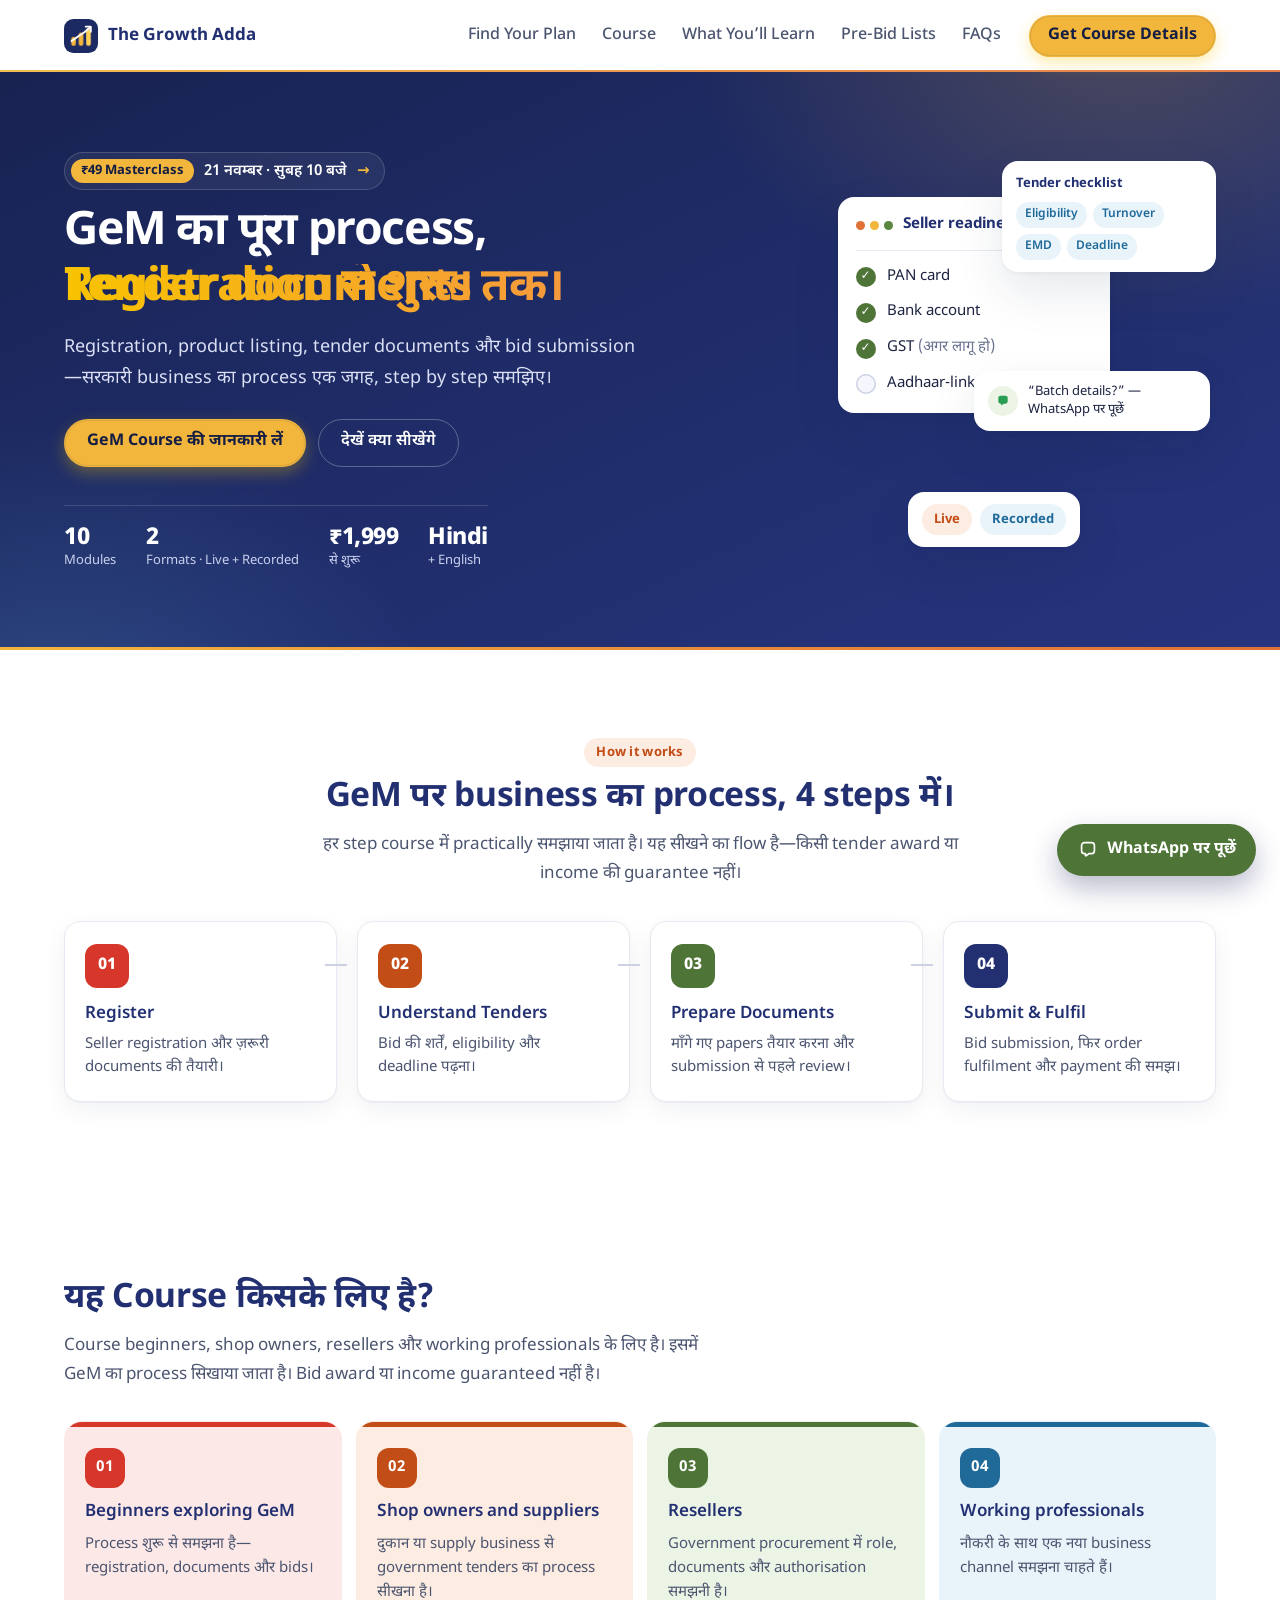
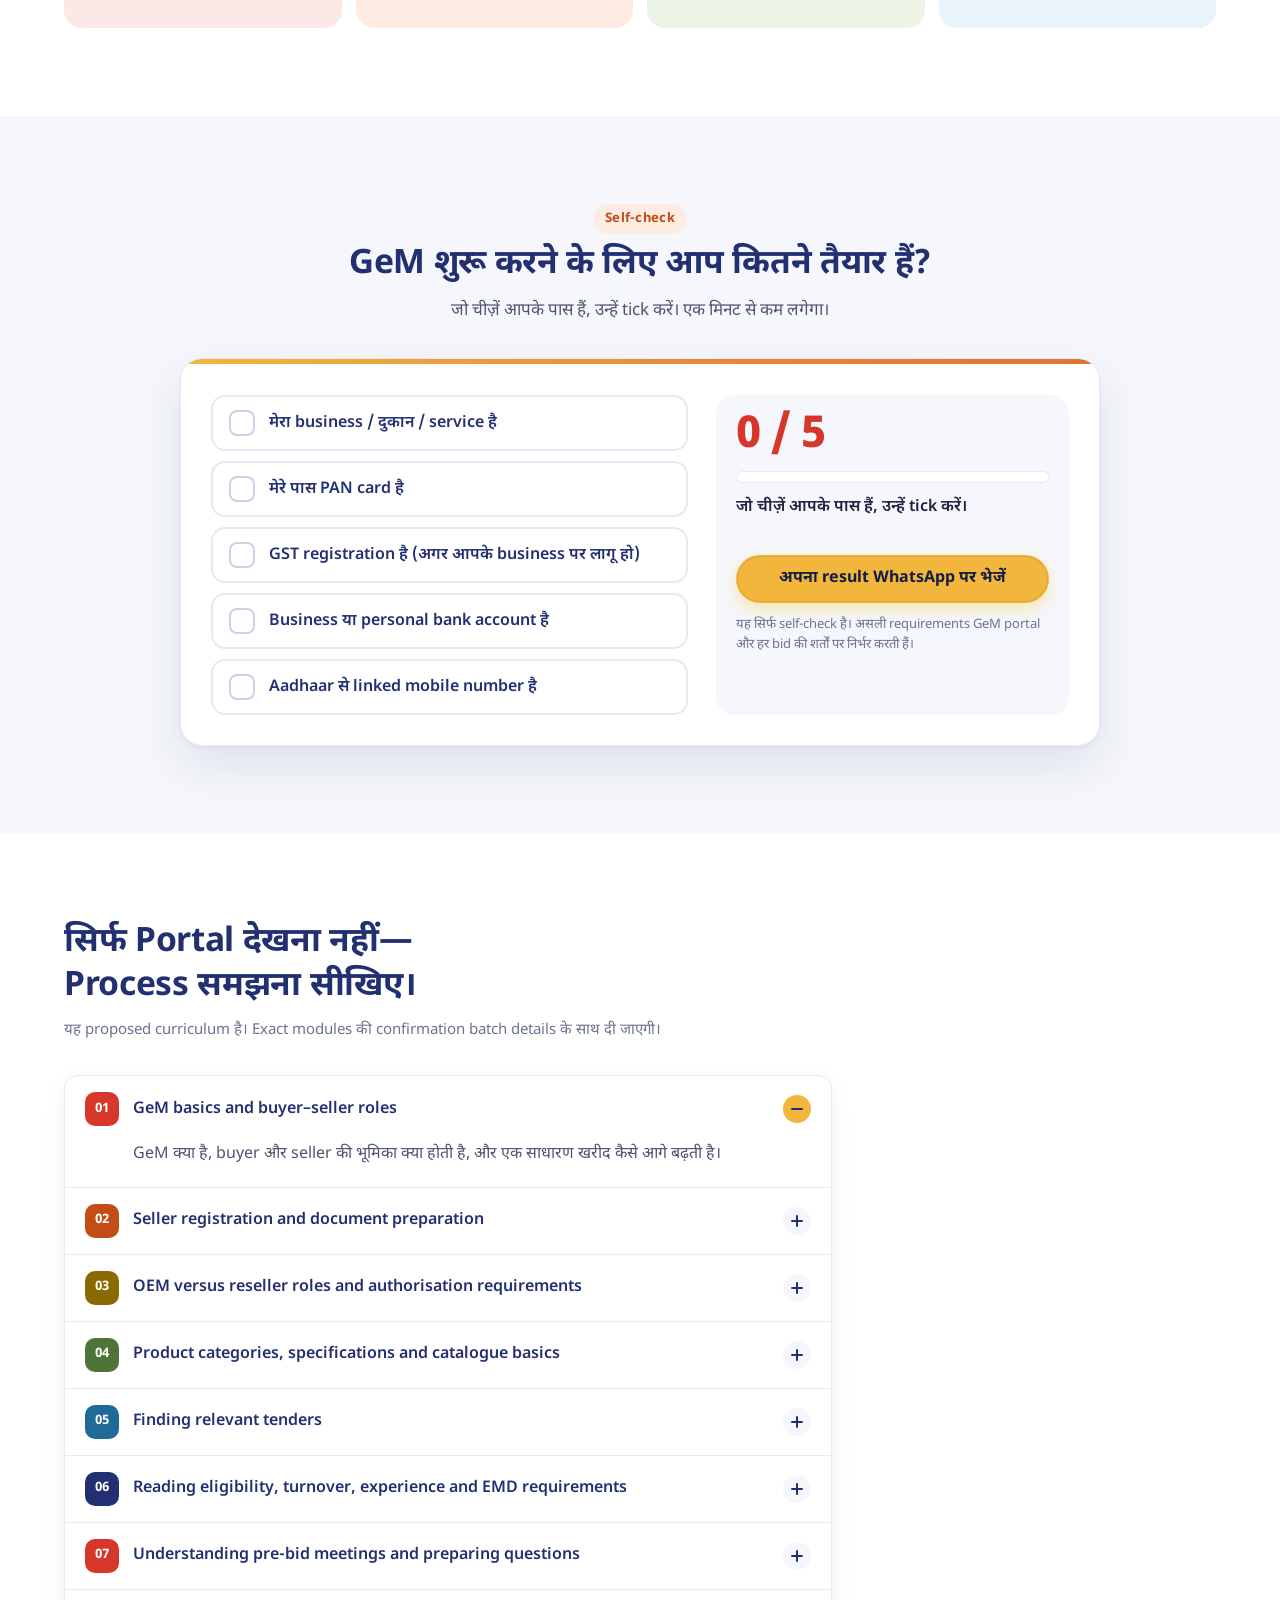
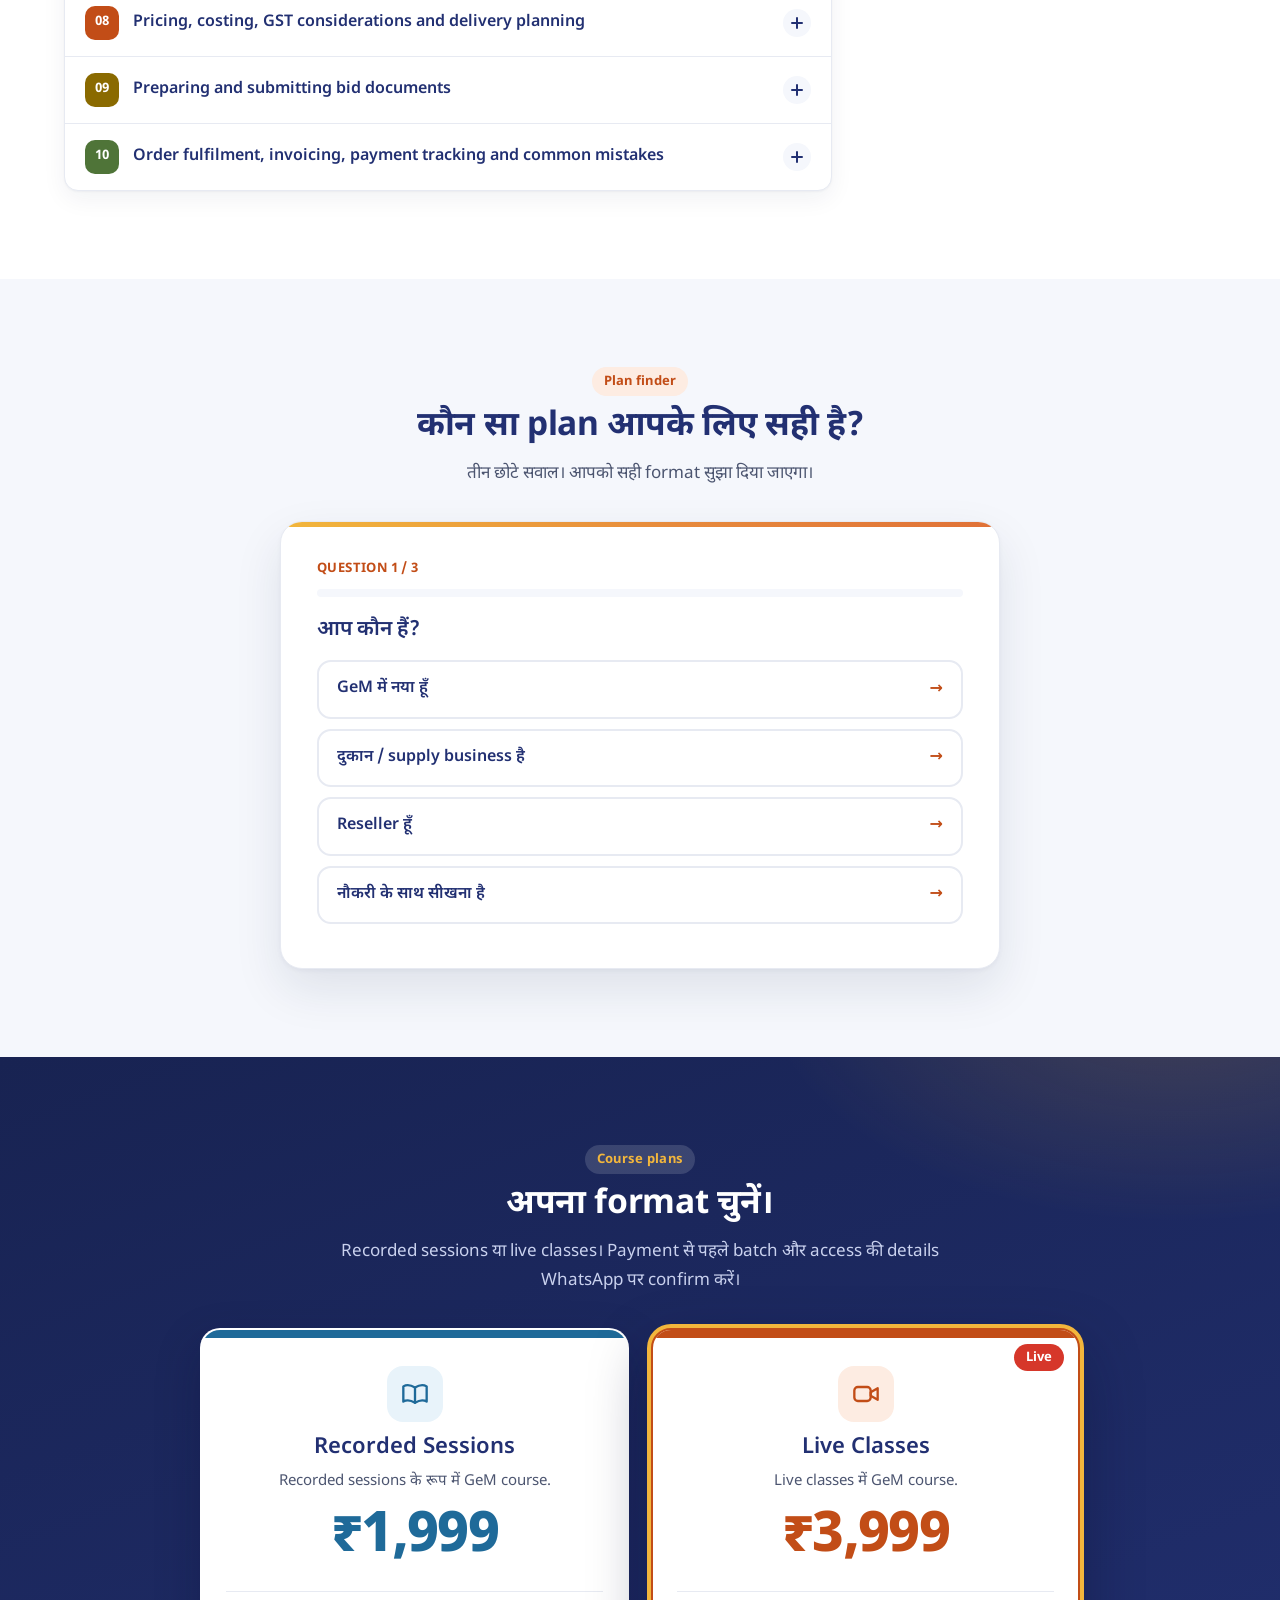
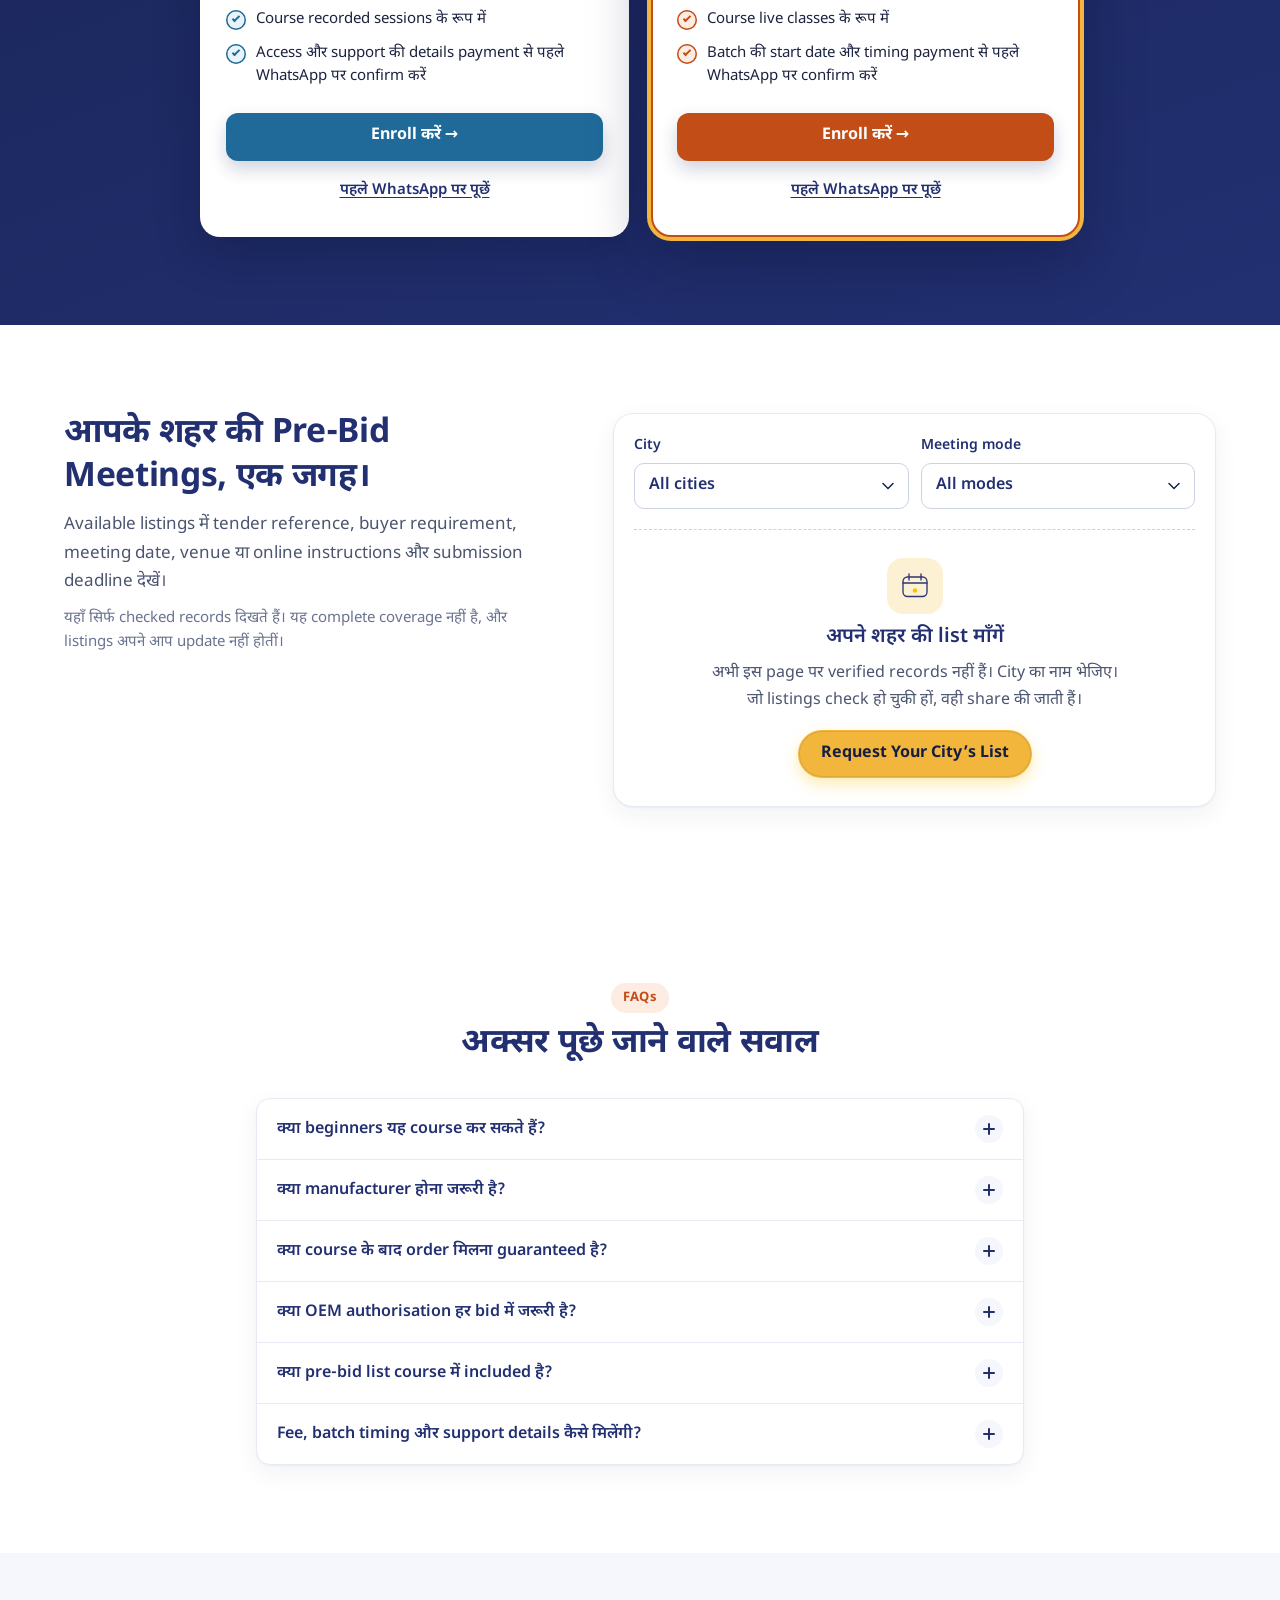
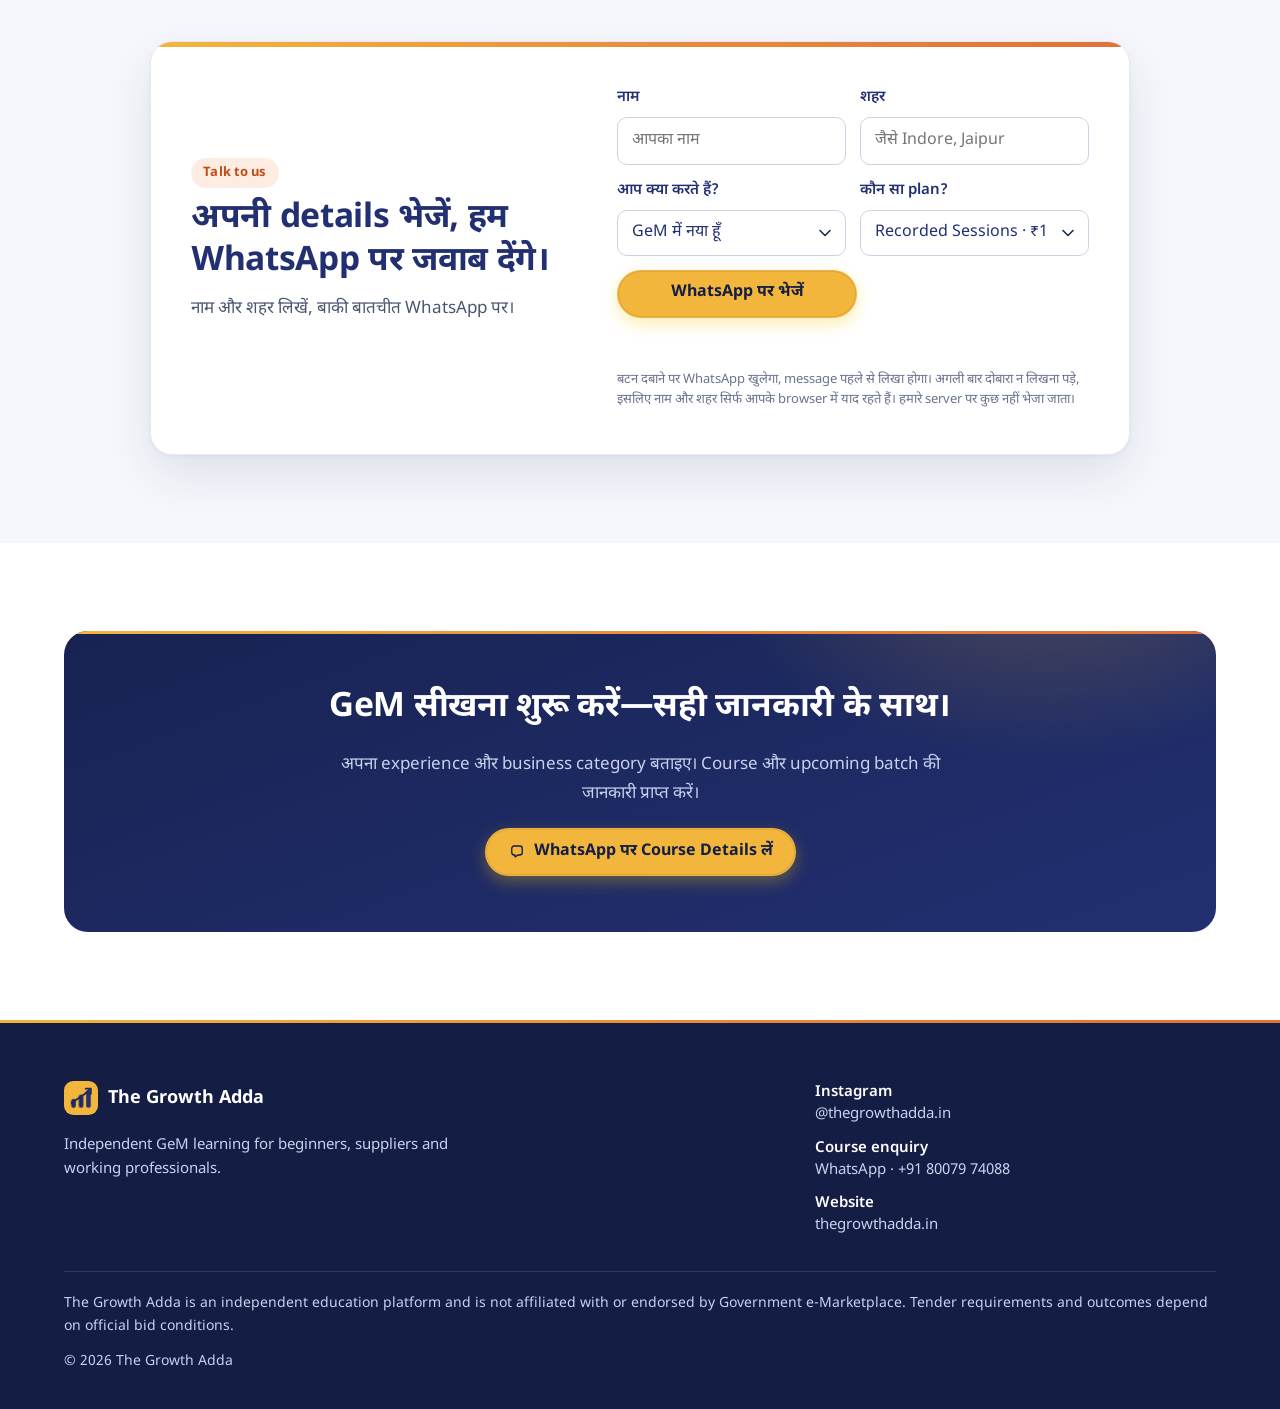
==== index.html @ b3c245af "Initial commit: The Growth Adda GeM course website" ====
<!DOCTYPE html>
<html lang="hi">
<head>
  <meta charset="utf-8">
  <meta name="viewport" content="width=device-width, initial-scale=1, viewport-fit=cover">
  <meta name="theme-color" content="#2C3777">
  <meta name="color-scheme" content="light">
  <meta name="format-detection" content="telephone=no">
  <script>document.documentElement.className += " js";</script>
  <title>GeM Course — पहले सही Process सीखिए | The Growth Adda</title>
  <meta name="description" content="GeM पर registration, tender documents और bid submission का process समझिए। The Growth Adda का practical course। Batch details के लिए enquiry करें।">
  <link rel="canonical" href="https://thegrowthadda.in/">
  <meta property="og:type" content="website">
  <meta property="og:locale" content="hi_IN">
  <meta property="og:site_name" content="The Growth Adda">
  <meta property="og:title" content="GeM पर Business शुरू करना है? पहले सही Process सीखिए।">
  <meta property="og:description" content="Registration, product listing, tender documents और bid submission—सरकारी business का process समझिए, step by step.">
  <meta property="og:url" content="https://thegrowthadda.in/">
  <meta property="og:image" content="https://thegrowthadda.in/assets/og.png">
  <meta property="og:image:width" content="1200">
  <meta property="og:image:height" content="630">
  <meta property="og:image:alt" content="The Growth Adda — GeM पर business शुरू करने से पहले सही process सीखिए।">
  <meta name="twitter:card" content="summary_large_image">
  <meta name="twitter:title" content="GeM पर Business शुरू करना है? पहले सही Process सीखिए।">
  <meta name="twitter:description" content="The Growth Adda पर GeM का process step by step समझिए। Course details के लिए enquiry करें।">
  <meta name="twitter:image" content="https://thegrowthadda.in/assets/og.png">
  <link rel="icon" href="assets/favicon.svg" type="image/svg+xml">
  <link rel="preconnect" href="https://fonts.googleapis.com">
  <link rel="preconnect" href="https://fonts.gstatic.com" crossorigin>
  <link rel="stylesheet" href="https://fonts.googleapis.com/css2?family=Noto+Sans+Devanagari:wght@400;500;600;700&display=swap">
  <link rel="stylesheet" href="css/styles.css">
  <script type="application/ld+json">
  {
    "@context": "https://schema.org",
    "@type": "WebSite",
    "name": "The Growth Adda",
    "url": "https://thegrowthadda.in/",
    "description": "Independent GeM learning for beginners, suppliers and working professionals.",
    "publisher": {
      "@type": "EducationalOrganization",
      "name": "The Growth Adda",
      "url": "https://thegrowthadda.in/",
      "sameAs": "https://www.instagram.com/thegrowthadda.in/"
    }
  }
  </script>
</head>
<body>
  <a class="skip-link" href="#main">Skip to content</a>

  <header class="site-header">
    <div class="wrap header-bar">
      <a class="brand" href="#main">
        <svg class="brand-mark" viewBox="0 0 40 40" aria-hidden="true" focusable="false">
          <rect class="lm-badge" width="40" height="40" rx="11" fill="#1b2a63"/><g class="lm-bars"><rect x="8.5" y="21" width="5.4" height="10.5" rx="2.7" fill="#f2b63c"/><rect x="17.3" y="16" width="5.4" height="15.5" rx="2.7" fill="#f2b63c"/><rect x="26.1" y="11" width="5.4" height="20.5" rx="2.7" fill="#ffd25a"/></g><path class="lm-arrow" d="M9 26 L16.5 20.5 L24 15.5 L31 9.5" fill="none" stroke="#ffffff" stroke-width="2.2" stroke-linecap="round" stroke-linejoin="round"/><path class="lm-arrow-head" d="M25.5 9 L31.5 9 L31.5 15" fill="none" stroke="#ffffff" stroke-width="2.2" stroke-linecap="round" stroke-linejoin="round"/>
        </svg>
        <span class="brand-name">The Growth Adda</span>
      </a>
      <button type="button" class="menu-toggle" aria-expanded="false" aria-controls="site-nav">
        <span class="sr-only">Open menu</span>
        <span class="menu-icon" aria-hidden="true"><span></span><span></span><span></span></span>
      </button>
      <nav id="site-nav" class="nav" aria-label="Primary">
        <ul role="list">
          <li role="listitem"><a href="#find">Find Your Plan</a></li>
          <li role="listitem"><a href="#course">Course</a></li>
          <li role="listitem"><a href="#learn">What You’ll Learn</a></li>
          <li role="listitem"><a href="#prebid">Pre-Bid Lists</a></li>
          <li role="listitem"><a href="#faqs">FAQs</a></li>
        </ul>
        <a class="btn btn-gold" data-enquiry lang="en" href="https://wa.me/918007974088?text=Hi%20Growth%20Adda%2C%20please%20share%20your%20GeM%20course%20fees%2C%20syllabus%20and%20upcoming%20batch%20details.">Get Course Details</a>
      </nav>
    </div>
  </header>

  <main id="main" tabindex="-1">
    <section class="hero" aria-labelledby="hero-title">
      <div class="wrap hero-grid">
        <div class="hero-copy">
          <a class="promo" href="masterclass.html">
            <span class="promo-tag">₹49 Masterclass</span>
            <span class="promo-text">21 नवम्बर · सुबह 10 बजे</span>
            <span class="promo-arrow" aria-hidden="true">→</span>
          </a>
          <h1 id="hero-title">GeM का पूरा process,
            <span class="rotator" data-rotator aria-hidden="true">
              <span class="rotator-item accent is-active">Registration से शुरू।</span>
              <span class="rotator-item accent">Tender documents तक।</span>
              <span class="rotator-item accent">Bid submission तक।</span>
              <span class="rotator-item accent">Order fulfilment तक।</span>
            </span>
            <span class="sr-only">registration, tender documents, bid submission और order fulfilment—step by step।</span>
          </h1>
          <p class="lead">Registration, product listing, tender documents और bid submission—सरकारी business का process एक जगह, step by step समझिए।</p>
          <div class="hero-actions">
            <a class="btn btn-gold" data-enquiry href="https://wa.me/918007974088?text=Hi%20Growth%20Adda%2C%20please%20share%20your%20GeM%20course%20fees%2C%20syllabus%20and%20upcoming%20batch%20details.">GeM Course की जानकारी लें</a>
            <a class="btn btn-ghost" href="#learn">देखें क्या सीखेंगे</a>
          </div>
          <ul class="hero-metrics" role="list">
            <li role="listitem"><span class="hm-num" lang="en">10</span><span class="hm-label">Modules</span></li>
            <li role="listitem"><span class="hm-num" lang="en">2</span><span class="hm-label">Formats · Live + Recorded</span></li>
            <li role="listitem"><span class="hm-num" lang="en">₹1,999</span><span class="hm-label">से शुरू</span></li>
            <li role="listitem"><span class="hm-num" lang="en">Hindi</span><span class="hm-label">+ English</span></li>
          </ul>
        </div>

        <div class="hero-stage" aria-hidden="true">
          <div class="stage-card stage-main">
            <div class="stage-head">
              <span class="stage-dots"><i></i><i></i><i></i></span>
              <span class="stage-title" lang="en">Seller readiness</span>
            </div>
            <ul class="stage-checks" role="list">
              <li class="ok"><span lang="en">PAN card</span></li>
              <li class="ok"><span lang="en">Bank account</span></li>
              <li class="ok"><span>GST <em>(अगर लागू हो)</em></span></li>
              <li><span>Aadhaar-linked mobile</span></li>
            </ul>
          </div>
          <div class="stage-chip chip-tender">
            <span class="chip-k" lang="en">Tender checklist</span>
            <span class="chip-fields"><i>Eligibility</i><i>Turnover</i><i>EMD</i><i>Deadline</i></span>
          </div>
          <div class="stage-chip chip-wa">
            <span class="chip-wa-ic" aria-hidden="true">
              <svg viewBox="0 0 24 24" width="16" height="16"><path d="M5 7.2A3.2 3.2 0 0 1 8.2 4h7.6A3.2 3.2 0 0 1 19 7.2v5.6a3.2 3.2 0 0 1-3.2 3.2H13l-2.8 2.2a.6.6 0 0 1-1-.4V16H8.2A3.2 3.2 0 0 1 5 12.8z" fill="#2a9d55"/></svg>
            </span>
            <span class="chip-wa-tx">“Batch details?” — WhatsApp पर पूछें</span>
          </div>
          <div class="stage-chip chip-format">
            <span class="fmt live" lang="en">Live</span>
            <span class="fmt rec" lang="en">Recorded</span>
          </div>
        </div>
      </div>
    </section>

    <section class="section process" aria-labelledby="process-title">
      <div class="wrap">
        <div class="section-head center">
          <p class="eyebrow" lang="en">How it works</p>
          <h2 id="process-title">GeM पर business का process, 4 steps में।</h2>
          <p class="lead">हर step course में practically समझाया जाता है। यह सीखने का flow है—किसी tender award या income की guarantee नहीं।</p>
        </div>
        <ol class="process-grid" role="list">
          <li class="process-step" role="listitem">
            <span class="ps-num" lang="en">01</span>
            <h3 lang="en">Register</h3>
            <p>Seller registration और ज़रूरी documents की तैयारी।</p>
          </li>
          <li class="process-step" role="listitem">
            <span class="ps-num" lang="en">02</span>
            <h3 lang="en">Understand Tenders</h3>
            <p>Bid की शर्तें, eligibility और deadline पढ़ना।</p>
          </li>
          <li class="process-step" role="listitem">
            <span class="ps-num" lang="en">03</span>
            <h3 lang="en">Prepare Documents</h3>
            <p>माँगे गए papers तैयार करना और submission से पहले review।</p>
          </li>
          <li class="process-step" role="listitem">
            <span class="ps-num" lang="en">04</span>
            <h3 lang="en">Submit &amp; Fulfil</h3>
            <p>Bid submission, फिर order fulfilment और payment की समझ।</p>
          </li>
        </ol>
      </div>
    </section>

    <section class="section" aria-labelledby="audience-title">
      <div class="wrap">
        <div class="section-head">
          <h2 id="audience-title">यह Course किसके लिए है?</h2>
          <p class="lead">Course beginners, shop owners, resellers और working professionals के लिए है। इसमें GeM का process सिखाया जाता है। Bid award या income guaranteed नहीं है।</p>
        </div>
        <ul class="audience-grid" role="list">
          <li class="card" role="listitem">
            <p class="card-index" lang="en">01</p>
            <h3 lang="en">Beginners exploring GeM</h3>
            <p>Process शुरू से समझना है—registration, documents और bids।</p>
          </li>
          <li class="card" role="listitem">
            <p class="card-index" lang="en">02</p>
            <h3 lang="en">Shop owners and suppliers</h3>
            <p>दुकान या supply business से government tenders का process सीखना है।</p>
          </li>
          <li class="card" role="listitem">
            <p class="card-index" lang="en">03</p>
            <h3 lang="en">Resellers</h3>
            <p>Government procurement में role, documents और authorisation समझनी है।</p>
          </li>
          <li class="card" role="listitem">
            <p class="card-index" lang="en">04</p>
            <h3 lang="en">Working professionals</h3>
            <p>नौकरी के साथ एक नया business channel समझना चाहते हैं।</p>
          </li>
        </ul>
      </div>
    </section>

    <section class="section section-soft" id="ready" aria-labelledby="ready-title">
      <div class="wrap">
        <div class="section-head center">
          <p class="eyebrow" lang="en">Self-check</p>
          <h2 id="ready-title">GeM शुरू करने के लिए आप कितने तैयार हैं?</h2>
          <p class="lead">जो चीज़ें आपके पास हैं, उन्हें tick करें। एक मिनट से कम लगेगा।</p>
        </div>
        <div class="ready" data-readiness></div>
      </div>
    </section>

    <section class="section" id="learn" aria-labelledby="learn-title">
      <div class="wrap">
        <div class="section-head">
          <h2 id="learn-title">सिर्फ Portal देखना नहीं—Process समझना सीखिए।</h2>
          <p class="note" data-curriculum-note>यह proposed curriculum है। Exact modules की confirmation batch details के साथ दी जाएगी।</p>
        </div>
        <!-- Modules are rendered from js/config.js -->
        <div class="accordion" data-accordion data-curriculum></div>
      </div>
    </section>

    <section class="section section-soft" id="find" aria-labelledby="find-title">
      <div class="wrap quiz-wrap">
        <div class="section-head center">
          <p class="eyebrow" lang="en">Plan finder</p>
          <h2 id="find-title">कौन सा plan आपके लिए सही है?</h2>
          <p class="lead">तीन छोटे सवाल। आपको सही format सुझा दिया जाएगा।</p>
        </div>
        <div class="quiz" data-quiz></div>
      </div>
    </section>

    <section class="section offer" id="course" aria-labelledby="course-title">
      <div class="wrap">
        <div class="section-head on-dark">
          <p class="eyebrow" lang="en">Course plans</p>
          <h2 id="course-title">अपना format चुनें।</h2>
          <p class="lead">Recorded sessions या live classes। Payment से पहले batch और access की details WhatsApp पर confirm करें।</p>
        </div>
        <div class="plans-grid" data-plans="all"></div>
      </div>
    </section>

    <section class="section" id="prebid" aria-labelledby="prebid-title">
      <div class="wrap split">
        <div>
          <div class="section-head">
            <h2 id="prebid-title">आपके शहर की Pre-Bid Meetings, एक जगह।</h2>
            <p class="lead">Available listings में tender reference, buyer requirement, meeting date, venue या online instructions और submission deadline देखें।</p>
            <p class="quiet">यहाँ सिर्फ checked records दिखते हैं। यह complete coverage नहीं है, और listings अपने आप update नहीं होतीं।</p>
          </div>
        </div>
        <div class="listing-panel" data-prebid>
          <div class="empty" data-empty>
            <svg width="48" height="48" viewBox="0 0 48 48" aria-hidden="true" focusable="false">
              <rect x="8" y="12" width="32" height="26" rx="6" fill="none" stroke="#2C3777" stroke-width="1.8"/>
              <path d="M8 20h32M16 8v8M32 8v8" stroke="#2C3777" stroke-width="1.8" stroke-linecap="round"/>
              <circle cx="24" cy="30" r="3" fill="#F8C300"/>
            </svg>
            <h3>अपने शहर की list माँगें</h3>
            <p>अभी इस page पर verified records नहीं हैं। City का नाम भेजिए। जो listings check हो चुकी हों, वही share की जाती हैं।</p>
            <a class="btn btn-gold" data-city-request lang="en" href="https://wa.me/918007974088?text=Hi%20Growth%20Adda%2C%20please%20share%20the%20pre-bid%20list%20for%20my%20city.">Request Your City’s List</a>
          </div>
        </div>
      </div>
    </section>

    <section class="section" id="practice" data-trust hidden aria-labelledby="practice-title">
      <div class="wrap">
        <div class="section-head">
          <h2 id="practice-title" lang="en">Real Documents. Clear Explanations. Practical Learning.</h2>
        </div>
        <div data-instructor></div>
        <div data-video></div>
        <div data-shots></div>
        <div data-quotes></div>
      </div>
    </section>

    <section class="section" id="faqs" aria-labelledby="faq-title">
      <div class="wrap">
        <div class="section-head center">
          <p class="eyebrow" lang="en">FAQs</p>
          <h2 id="faq-title">अक्सर पूछे जाने वाले सवाल</h2>
        </div>
        <div class="accordion" data-accordion>
          <div class="accordion-item">
            <h3>
              <button type="button" class="accordion-button" id="faq-btn-1" aria-expanded="false" aria-controls="faq-1" data-accordion-button>
                <span class="mod-title">क्या beginners यह course कर सकते हैं?</span>
                <span class="acc-icon" aria-hidden="true"></span>
              </button>
            </h3>
            <div id="faq-1" class="accordion-panel" role="region" aria-labelledby="faq-btn-1" hidden>
              <p>हाँ। Course beginners के लिए भी है, जिनमें shop owners और working professionals शामिल हैं, जो GeM का process शुरू से समझना चाहते हैं। Course join करने से किसी bid की eligibility अपने आप नहीं बन जाती। Eligibility उसी tender की शर्तों पर निर्भर करती है।</p>
            </div>
          </div>

          <div class="accordion-item">
            <h3>
              <button type="button" class="accordion-button" id="faq-btn-2" aria-expanded="false" aria-controls="faq-2" data-accordion-button>
                <span class="mod-title">क्या manufacturer होना जरूरी है?</span>
                <span class="acc-icon" aria-hidden="true"></span>
              </button>
            </h3>
            <div id="faq-2" class="accordion-panel" role="region" aria-labelledby="faq-btn-2" hidden>
              <p>नहीं। हर seller का manufacturer होना जरूरी नहीं है। GeM पर buyer, OEM और reseller की भूमिका अलग होती है। Reseller के लिए authorisation कई categories में माँगी जाती है, और कुछ bids में OEM खुद participate करता है। कौन सी role लागू होती है, यह category और bid conditions से तय होता है।</p>
            </div>
          </div>

          <div class="accordion-item">
            <h3>
              <button type="button" class="accordion-button" id="faq-btn-3" aria-expanded="false" aria-controls="faq-3" data-accordion-button>
                <span class="mod-title">क्या course के बाद order मिलना guaranteed है?</span>
                <span class="acc-icon" aria-hidden="true"></span>
              </button>
            </h3>
            <div id="faq-3" class="accordion-panel" role="region" aria-labelledby="faq-btn-3" hidden>
              <p>नहीं। Course में process सिखाया जाता है। Participation से eligibility, tender award या income guaranteed नहीं होती। नतीजा official bid conditions, documents, pricing और buyer की evaluation पर निर्भर करता है।</p>
            </div>
          </div>

          <div class="accordion-item">
            <h3>
              <button type="button" class="accordion-button" id="faq-btn-4" aria-expanded="false" aria-controls="faq-4" data-accordion-button>
                <span class="mod-title">क्या OEM authorisation हर bid में जरूरी है?</span>
                <span class="acc-icon" aria-hidden="true"></span>
              </button>
            </h3>
            <div id="faq-4" class="accordion-panel" role="region" aria-labelledby="faq-btn-4" hidden>
              <p>हर bid में नहीं। OEM authorisation की जरूरत product category, seller की role और उस bid की शर्तों पर निर्भर करती है। कुछ bids manufacturer से जुड़ी होती हैं, कुछ authorised reseller से। Bid document में जो लिखा हो, वही लागू होता है।</p>
            </div>
          </div>

          <div class="accordion-item">
            <h3>
              <button type="button" class="accordion-button" id="faq-btn-5" aria-expanded="false" aria-controls="faq-5" data-accordion-button>
                <span class="mod-title">क्या pre-bid list course में included है?</span>
                <span class="acc-icon" aria-hidden="true"></span>
              </button>
            </h3>
            <div id="faq-5" class="accordion-panel" role="region" aria-labelledby="faq-btn-5" hidden>
              <p data-prebid-faq>Pre-bid meetings को समझना और questions तैयार करना proposed curriculum में है। City-wise pre-bid list course में included है या नहीं, यह अभी confirm नहीं है। Included का claim तभी होगा जब batch details में यह साफ लिखा हो।</p>
              <p class="faq-link" data-prebid-faq-link><a data-city-request href="https://wa.me/918007974088?text=Hi%20Growth%20Adda%2C%20please%20share%20the%20pre-bid%20list%20for%20my%20city.">Request Your City’s List</a></p>
            </div>
          </div>

          <div class="accordion-item">
            <h3>
              <button type="button" class="accordion-button" id="faq-btn-6" aria-expanded="false" aria-controls="faq-6" data-accordion-button>
                <span class="mod-title">Fee, batch timing और support details कैसे मिलेंगी?</span>
                <span class="acc-icon" aria-hidden="true"></span>
              </button>
            </h3>
            <div id="faq-6" class="accordion-panel" role="region" aria-labelledby="faq-btn-6" hidden>
              <p>Upcoming batch की fee, start date, duration, live या recorded format, teaching language और support की जानकारी WhatsApp enquiry पर दी जाती है। इस page पर सिर्फ confirmed details दिखाई जाती हैं। अपना experience और business category लिखकर message करें।</p>
              <p class="faq-link"><a data-enquiry href="https://wa.me/918007974088?text=Hi%20Growth%20Adda%2C%20please%20share%20your%20GeM%20course%20fees%2C%20syllabus%20and%20upcoming%20batch%20details.">WhatsApp पर Course Details लें</a></p>
            </div>
          </div>
        </div>
      </div>
    </section>

    <section class="section section-soft" id="enquire" aria-labelledby="enquire-title">
      <div class="wrap">
        <div class="lead-card">
          <div class="section-head">
            <p class="eyebrow" lang="en">Talk to us</p>
            <h2 id="enquire-title">अपनी details भेजें, हम WhatsApp पर जवाब देंगे।</h2>
            <p class="lead">नाम और शहर लिखें, बाकी बातचीत WhatsApp पर।</p>
          </div>
          <div data-lead></div>
        </div>
      </div>
    </section>

    <section class="section section-follow" aria-labelledby="final-title">
      <div class="wrap cta-band">
        <h2 id="final-title">GeM सीखना शुरू करें—सही जानकारी के साथ।</h2>
        <p class="lead">अपना experience और business category बताइए। Course और upcoming batch की जानकारी प्राप्त करें।</p>
        <div class="final-actions">
          <a class="btn btn-gold" data-enquiry href="https://wa.me/918007974088?text=Hi%20Growth%20Adda%2C%20please%20share%20your%20GeM%20course%20fees%2C%20syllabus%20and%20upcoming%20batch%20details.">
            <svg viewBox="0 0 24 24" width="18" height="18" aria-hidden="true" focusable="false">
              <path d="M5 7.2A3.2 3.2 0 0 1 8.2 4h7.6A3.2 3.2 0 0 1 19 7.2v5.6a3.2 3.2 0 0 1-3.2 3.2H13l-2.8 2.2a.6.6 0 0 1-1-.4V16H8.2A3.2 3.2 0 0 1 5 12.8V7.2z" fill="none" stroke="currentColor" stroke-width="1.8" stroke-linejoin="round"/>
            </svg>
            WhatsApp पर Course Details लें
          </a>
        </div>
      </div>
    </section>
  </main>

  <footer class="site-footer">
    <div class="wrap">
      <div class="footer-top">
        <div class="footer-brand">
          <a class="footer-logo" href="#main">
            <svg class="brand-mark" viewBox="0 0 40 40" aria-hidden="true" focusable="false">
              <rect class="lm-badge" width="40" height="40" rx="11" fill="#f2b63c"/><g class="lm-bars"><rect x="8.5" y="21" width="5.4" height="10.5" rx="2.7" fill="#1b2a63"/><rect x="17.3" y="16" width="5.4" height="15.5" rx="2.7" fill="#1b2a63"/><rect x="26.1" y="11" width="5.4" height="20.5" rx="2.7" fill="#223072"/></g><path class="lm-arrow" d="M9 26 L16.5 20.5 L24 15.5 L31 9.5" fill="none" stroke="#1b2a63" stroke-width="2.2" stroke-linecap="round" stroke-linejoin="round"/><path class="lm-arrow-head" d="M25.5 9 L31.5 9 L31.5 15" fill="none" stroke="#1b2a63" stroke-width="2.2" stroke-linecap="round" stroke-linejoin="round"/>
            </svg>
            <span>The Growth Adda</span>
          </a>
          <p class="footer-tag">Independent GeM learning for beginners, suppliers and working professionals.</p>
        </div>
        <nav class="footer-nav" aria-label="Contact">
          <ul class="footer-links">
            <li>
              <a data-instagram href="https://www.instagram.com/thegrowthadda.in/" target="_blank" rel="noopener noreferrer">
                <span>Instagram</span>
                <span class="footer-meta">@thegrowthadda.in<span class="sr-only"> (opens in new tab)</span></span>
              </a>
            </li>
            <li>
              <a data-enquiry href="https://wa.me/918007974088?text=Hi%20Growth%20Adda%2C%20please%20share%20your%20GeM%20course%20fees%2C%20syllabus%20and%20upcoming%20batch%20details.">
                <span>Course enquiry</span>
                <span class="footer-meta">WhatsApp · <span data-phone>+91 80079 74088</span></span>
              </a>
            </li>
            <li>
              <a data-site href="https://thegrowthadda.in/">
                <span>Website</span>
                <span class="footer-meta">thegrowthadda.in</span>
              </a>
            </li>
          </ul>
          <ul class="legal" data-legal hidden></ul>
        </nav>
      </div>
      <p class="disclaimer" lang="en">The Growth Adda is an independent education platform and is not affiliated with or endorsed by Government e-Marketplace. Tender requirements and outcomes depend on official bid conditions.</p>
      <p class="copyright">© <span data-year>2026</span> The Growth Adda</p>
    </div>
  </footer>

  <div class="sticky-cta" role="region" aria-label="Course enquiry">
    <div class="wrap">
      <a class="btn btn-gold" data-enquiry lang="en" href="https://wa.me/918007974088?text=Hi%20Growth%20Adda%2C%20please%20share%20your%20GeM%20course%20fees%2C%20syllabus%20and%20upcoming%20batch%20details.">Get Course Details</a>
    </div>
  </div>

  <script src="js/config.js"></script>
  <script src="js/main.js"></script>
  <script src="js/interactive.js"></script>
</body>
</html>
---- css/styles.css ----
:root {
  /* GeM-inspired palette, used with restraint: deep indigo base + warm gold,
     with sky/green/orange/red reserved for category accents. */
  --navy: #223072;
  --navy-2: #32408a;
  --deep: #141d44;
  --ink: #1c2340;
  --muted: #4c5570;
  --subtle: #6b7390;
  --line: #e7eaf2;
  --line-strong: #ccd2e4;
  --bg: #ffffff;
  --bg-soft: #f5f7fc;
  --gold: #f2b63c;
  --gold-hover: #e4a52c;
  --gold-soft: #fdf1d4;
  --gold-ink: #6f5410;
  --on-navy: #c9d1ee;

  --sky: #5da9d6;
  --sky-soft: #e8f3fa;
  --sky-ink: #1f6a99;
  --green: #5c8542;
  --green-strong: #4f7438;
  --green-soft: #ecf4e5;
  --orange: #e07137;
  --orange-strong: #c24d17;
  --orange-soft: #fdece2;
  --red: #d6372a;
  --red-soft: #fce8e6;
  /* warm two-stop accent for thin brand lines (replaces the old 6-colour rainbow) */
  --stripe: linear-gradient(90deg, #f2b63c 0%, #e78a3c 55%, #e07137 100%);
  --pad: 20px;
  --max: 1160px;
  --header: 64px;
  --radius: 14px;
  --radius-sm: 10px;
  --shadow: 0 1px 2px rgba(15, 35, 64, 0.04), 0 8px 24px rgba(15, 35, 64, 0.06);
  --shadow-lg: 0 2px 4px rgba(15, 35, 64, 0.04), 0 20px 48px rgba(15, 35, 64, 0.1);
  --font: "Noto Sans Devanagari", "Kohinoor Devanagari", "Nirmala UI", "Mangal", system-ui, sans-serif;
}

@media (min-width: 768px) {
  :root { --pad: 40px; }
}
@media (min-width: 1024px) {
  :root { --pad: 64px; --header: 72px; }
}

*,
*::before,
*::after { box-sizing: border-box; }

html {
  background: var(--bg);
  scroll-behavior: smooth;
  -webkit-text-size-adjust: 100%;
  text-size-adjust: 100%;
}

body {
  margin: 0;
  background: var(--bg);
  color: var(--ink);
  font-family: var(--font);
  font-size: 1rem;
  line-height: 1.65;
  overflow-wrap: break-word;
  overflow-x: clip;
  -webkit-font-smoothing: antialiased;
}

h1, h2, h3, p, figure, dl, dd, ul, ol, blockquote { margin: 0; }
ul, ol { padding: 0; }
img, svg, video { max-width: 100%; display: block; }
button, input, select { font: inherit; color: inherit; }
button { background: transparent; border: 0; padding: 0; cursor: pointer; }
a { color: var(--navy); }
a, button { touch-action: manipulation; }

[hidden] { display: none !important; }

:focus:not(:focus-visible) { outline: none; }
:focus-visible { outline: 2px solid var(--navy); outline-offset: 3px; }
.offer :focus-visible,
.site-footer :focus-visible { outline-color: var(--gold); }

::selection { background: var(--gold); color: var(--navy); }

.sr-only {
  position: absolute;
  width: 1px;
  height: 1px;
  padding: 0;
  margin: -1px;
  overflow: hidden;
  clip: rect(0, 0, 0, 0);
  white-space: nowrap;
  border: 0;
}

.skip-link {
  position: absolute;
  left: 16px;
  top: 8px;
  transform: translateY(-150%);
  z-index: 80;
  background: var(--bg);
  color: var(--navy);
  border: 1px solid var(--line-strong);
  border-radius: var(--radius-sm);
  padding: 10px 14px;
  font-weight: 600;
  text-decoration: none;
}
.skip-link:focus { transform: none; }

#main:focus,
#main:focus-visible { outline: none; }

.wrap {
  width: min(var(--max), calc(100% - (var(--pad) * 2)));
  margin-inline: auto;
}

.section { padding-block: 56px; }
.section-soft { background: var(--bg-soft); }
.section-follow { padding-top: 0; }
.hero,
.section { scroll-margin-top: calc(var(--header) + 8px); }

h1, h2, h3 { color: var(--navy); font-weight: 700; }
h2 {
  font-size: clamp(1.5rem, 2.2vw + 0.8rem, 2.1rem);
  line-height: 1.3;
  letter-spacing: -0.01em;
  text-wrap: balance;
}
h3 { font-size: 1.0625rem; line-height: 1.45; font-weight: 600; }
p { text-wrap: pretty; }

.lead {
  color: var(--muted);
  font-size: 1.0625rem;
  line-height: 1.7;
  max-width: 40rem;
}

.eyebrow {
  display: inline-block;
  width: fit-content;
  padding: 4px 12px;
  border-radius: 999px;
  background: var(--orange-soft);
  color: var(--orange-strong);
  font-size: 0.8125rem;
  font-weight: 700;
  letter-spacing: 0.02em;
}

.section-head {
  display: grid;
  gap: 10px;
  margin-bottom: 32px;
  max-width: 40rem;
}
.section-head.center {
  margin-inline: auto;
  text-align: center;
  justify-items: center;
}

.note, .quiet {
  color: var(--subtle);
  font-size: 0.9375rem;
  line-height: 1.6;
}

/* Buttons */
.btn {
  display: inline-flex;
  align-items: center;
  justify-content: center;
  gap: 8px;
  min-height: 48px;
  padding: 12px 22px;
  border-radius: 999px;
  border: 1px solid transparent;
  font-weight: 600;
  font-size: 1rem;
  line-height: 1.3;
  text-align: center;
  text-decoration: none;
}
.btn svg { flex: none; }
.btn-gold {
  background: var(--gold);
  color: var(--deep);
  font-weight: 700;
  box-shadow: 0 6px 16px rgba(248, 195, 0, 0.32), inset 0 0 0 1px rgba(26, 33, 88, 0.1);
}
.btn-gold:hover { background: var(--gold-hover); transform: translateY(-1px); }
.btn-ghost {
  background: var(--bg);
  color: var(--navy);
  border-color: var(--line-strong);
}
.btn-ghost:hover { border-color: var(--navy); }

@media (prefers-reduced-motion: no-preference) {
  .btn, .nav a:not(.btn), .accordion-button, .card, .promo {
    transition: background-color 160ms ease, border-color 160ms ease, color 160ms ease, box-shadow 160ms ease;
  }
}

/* Header */
.site-header {
  position: sticky;
  top: 0;
  z-index: 50;
  background: rgba(255, 255, 255, 0.92);
  -webkit-backdrop-filter: saturate(180%) blur(12px);
  backdrop-filter: saturate(180%) blur(12px);
  border-bottom: 0;
}
.site-header::after {
  content: "";
  position: absolute;
  left: 0;
  right: 0;
  bottom: 0;
  height: 2px;
  background: var(--stripe);
  opacity: 0.9;
}
.header-bar {
  min-height: var(--header);
  display: flex;
  align-items: center;
  justify-content: space-between;
  gap: 16px;
  flex-wrap: wrap;
}
.brand {
  display: inline-flex;
  align-items: center;
  gap: 10px;
  color: var(--navy);
  text-decoration: none;
  font-weight: 700;
  min-height: 44px;
  margin-right: auto;
}
.brand-mark {
  width: 34px;
  height: 34px;
  flex: none;
  overflow: visible;
  transition: transform 0.3s cubic-bezier(0.2, 0.8, 0.2, 1), filter 0.3s ease;
}

/* Animated growth-chart logo */
.brand-mark .lm-bars rect { transform-box: fill-box; transform-origin: 50% 100%; }
.brand-mark .lm-arrow,
.brand-mark .lm-arrow-head { stroke-dasharray: 46; stroke-dashoffset: 46; }
@keyframes lm-grow { from { transform: scaleY(0); opacity: 0; } 60% { opacity: 1; } to { transform: scaleY(1); opacity: 1; } }
@keyframes lm-draw { to { stroke-dashoffset: 0; } }
@keyframes lm-bounce { 0% { transform: scaleY(1); } 35% { transform: scaleY(0.52); } 70% { transform: scaleY(1.1); } 100% { transform: scaleY(1); } }

@media (prefers-reduced-motion: no-preference) {
  .brand-mark .lm-bars rect { animation: lm-grow 0.6s cubic-bezier(0.2, 0.9, 0.3, 1) both; }
  .brand-mark .lm-bars rect:nth-child(1) { animation-delay: 0.05s; }
  .brand-mark .lm-bars rect:nth-child(2) { animation-delay: 0.14s; }
  .brand-mark .lm-bars rect:nth-child(3) { animation-delay: 0.23s; }
  .brand-mark .lm-arrow { animation: lm-draw 0.55s ease 0.32s forwards; }
  .brand-mark .lm-arrow-head { animation: lm-draw 0.3s ease 0.74s forwards; }
  .brand:hover .brand-mark .lm-bars rect,
  .brand:focus-visible .brand-mark .lm-bars rect,
  .footer-logo:hover .brand-mark .lm-bars rect { animation: lm-bounce 0.55s cubic-bezier(0.3, 0.8, 0.3, 1) both; }
  .brand:hover .brand-mark .lm-bars rect:nth-child(2),
  .footer-logo:hover .brand-mark .lm-bars rect:nth-child(2) { animation-delay: 0.07s; }
  .brand:hover .brand-mark .lm-bars rect:nth-child(3),
  .footer-logo:hover .brand-mark .lm-bars rect:nth-child(3) { animation-delay: 0.14s; }
}
@media (prefers-reduced-motion: reduce) {
  .brand-mark .lm-arrow,
  .brand-mark .lm-arrow-head { stroke-dashoffset: 0; }
}
.brand:hover .brand-mark,
.brand:focus-visible .brand-mark,
.footer-logo:hover .brand-mark {
  transform: rotate(-5deg) scale(1.06);
  filter: drop-shadow(0 6px 14px rgba(242, 182, 60, 0.45));
}
.footer-logo:hover .brand-mark { filter: drop-shadow(0 6px 14px rgba(0, 0, 0, 0.3)); }
.brand-name { font-size: 1.0625rem; line-height: 1.2; }

.menu-toggle {
  width: 44px;
  height: 44px;
  display: inline-grid;
  place-items: center;
  border: 1px solid var(--line-strong);
  border-radius: 12px;
  background: var(--bg);
  color: var(--navy);
}
.menu-icon { display: grid; gap: 5px; }
.menu-icon span {
  display: block;
  width: 18px;
  height: 1.5px;
  background: currentColor;
  border-radius: 1px;
}
.site-header.is-open .menu-icon span:nth-child(1) { transform: translateY(6.5px) rotate(45deg); }
.site-header.is-open .menu-icon span:nth-child(2) { opacity: 0; }
.site-header.is-open .menu-icon span:nth-child(3) { transform: translateY(-6.5px) rotate(-45deg); }

.nav {
  display: none;
  width: 100%;
  flex-direction: column;
  gap: 4px;
  padding-bottom: 16px;
}
.site-header.is-open .nav {
  display: flex;
  max-height: calc(100vh - 160px);
  max-height: calc(100dvh - var(--header) - 96px - env(safe-area-inset-bottom, 0px));
  overflow: auto;
}
.nav ul { list-style: none; display: flex; flex-direction: column; }
.nav a:not(.btn) {
  display: flex;
  align-items: center;
  min-height: 48px;
  padding: 8px 4px;
  text-decoration: none;
  color: var(--ink);
  font-weight: 500;
  border-bottom: 1px solid var(--line);
}
.nav a:not(.btn):hover { color: var(--navy); }
.nav a[aria-current="true"] { color: var(--navy); font-weight: 700; }
.nav .btn { width: 100%; margin-top: 12px; }

@media (min-width: 960px) {
  .menu-toggle { display: none; }
  .header-bar { flex-wrap: nowrap; }
  .nav {
    display: flex;
    flex-direction: row;
    align-items: center;
    width: auto;
    padding: 0;
    gap: 4px;
    max-height: none;
    overflow: visible;
  }
  .nav ul { flex-direction: row; align-items: center; gap: 2px; }
  .nav a:not(.btn) {
    min-height: 40px;
    padding: 6px 12px;
    border-bottom: 0;
    border-radius: 999px;
    color: var(--muted);
    white-space: nowrap;
  }
  .nav a:not(.btn):hover { color: var(--navy); background: var(--bg-soft); }
  .nav a[aria-current="true"] { color: var(--navy); background: var(--bg-soft); font-weight: 600; }
  .nav .btn { width: auto; margin: 0 0 0 12px; min-height: 42px; padding: 8px 18px; }
}

body.nav-open { overflow: hidden; }

/* Hero — full navy poster */
.hero {
  padding-top: 56px;
  padding-bottom: 56px;
  position: relative;
  background:
    radial-gradient(760px 520px at 88% -8%, rgba(242, 182, 60, 0.22), transparent 58%),
    radial-gradient(620px 460px at 4% 108%, rgba(93, 169, 214, 0.2), transparent 60%),
    linear-gradient(155deg, #182352 0%, var(--navy) 70%, #27347e 100%);
  border-bottom: 0;
  color: #fff;
}
.hero::after {
  content: "";
  position: absolute;
  left: 0;
  right: 0;
  bottom: 0;
  height: 3px;
  background: var(--stripe);
}
.hero-grid { display: grid; gap: 36px; }
.hero-copy { display: grid; gap: 18px; justify-items: start; max-width: 40rem; }
.kicker {
  display: inline-flex;
  align-items: center;
  gap: 8px;
  color: var(--gold);
  font-size: 0.875rem;
  font-weight: 700;
  line-height: 1.4;
}
.kicker-dot {
  width: 8px;
  height: 8px;
  border-radius: 50%;
  background: var(--gold);
  flex: none;
}
.hero-grid > *,
.offer-grid > *,
.split > *,
.audience-grid > * { min-width: 0; }
.hero h1 {
  color: #fff;
  font-size: clamp(2rem, 2.6vw + 0.8rem, 3.15rem);
  line-height: 1.12;
  letter-spacing: -0.03em;
  max-width: 100%;
}
.hero h1 .accent {
  color: var(--gold);
  background: linear-gradient(90deg, #f8c300 0%, #f59a3d 100%);
  -webkit-background-clip: text;
  background-clip: text;
  -webkit-text-fill-color: transparent;
}
.hero .lead { color: #dbe0f5; font-size: 1.125rem; max-width: 36rem; }
.hero .btn-ghost {
  color: #fff;
  background: transparent;
  border-color: rgba(255, 255, 255, 0.28);
}
.hero .btn-ghost:hover { border-color: #fff; background: rgba(255, 255, 255, 0.06); }
.hero-actions {
  display: flex;
  flex-direction: column;
  gap: 12px;
  width: 100%;
  margin-top: 6px;
}
.hero-actions .btn { width: 100%; }

/* Promo pill linking to the masterclass */
.promo {
  display: inline-flex;
  align-items: center;
  flex-wrap: wrap;
  gap: 6px 10px;
  max-width: 100%;
  padding: 6px 14px 6px 6px;
  border: 1px solid rgba(255, 255, 255, 0.16);
  border-radius: 999px;
  background: rgba(255, 255, 255, 0.06);
  color: #fff;
  font-size: 0.9375rem;
  line-height: 1.4;
  text-decoration: none;
}
.promo:hover { border-color: var(--gold); }
.promo-tag {
  padding: 3px 10px;
  border-radius: 999px;
  background: var(--gold);
  color: var(--deep);
  font-size: 0.8125rem;
  font-weight: 700;
}
.promo-text { font-weight: 600; white-space: nowrap; }
@media (max-width: 400px) {
  .promo { font-size: 0.875rem; gap: 8px; }
}
.promo-arrow { color: var(--gold); font-weight: 700; }

/* Journey card */
.journey {
  background: #fff;
  color: var(--ink);
  border-radius: 18px;
  box-shadow: 0 24px 60px rgba(0, 0, 0, 0.28);
  overflow: hidden;
  min-width: 0;
}
.journey-top {
  display: flex;
  align-items: center;
  gap: 10px;
  padding: 16px 22px;
  border-bottom: 1px solid var(--line);
}
.journey-caption { color: var(--navy); font-weight: 700; font-size: 0.9375rem; }
.journey-list { list-style: none; padding: 20px 22px 6px; }
.journey-list li {
  display: grid;
  grid-template-columns: 36px minmax(0, 1fr);
  gap: 14px;
  position: relative;
  padding-bottom: 20px;
}
.journey-list li:not(:last-child)::before {
  content: "";
  position: absolute;
  left: 17px;
  top: 38px;
  bottom: 2px;
  width: 2px;
  background: var(--line);
}
.journey-index {
  width: 36px;
  height: 36px;
  border-radius: 50%;
  background: var(--navy);
  color: #fff;
  display: grid;
  place-items: center;
  font-weight: 700;
  font-size: 0.9375rem;
}
.journey-list li:nth-child(1) .journey-index { background: var(--red); }
.journey-list li:nth-child(2) .journey-index { background: var(--orange-strong); }
.journey-list li:nth-child(3) .journey-index { background: var(--green-strong); }
.journey-list li:nth-child(4) .journey-index { background: var(--navy); }
.journey-top { background: var(--bg-soft); }
.journey-label { color: var(--navy); font-weight: 700; line-height: 1.4; }
.journey-note { color: var(--muted); font-size: 0.9375rem; line-height: 1.5; }

/* ===== Hero rotating headline (fold-style) ===== */
.rotator {
  display: grid;
  margin-top: 4px;
}
.rotator-item {
  grid-area: 1 / 1;
  opacity: 0;
  transform: translateY(0.35em);
  transition: opacity 0.45s ease, transform 0.5s cubic-bezier(0.2, 0.7, 0.2, 1);
  will-change: opacity, transform;
}
.rotator-item.is-active { opacity: 1; transform: none; }
.rotator-item.is-exit { opacity: 0; transform: translateY(-0.4em); }

/* ===== Hero factual metric strip ===== */
.hero-metrics {
  list-style: none;
  display: grid;
  grid-template-columns: repeat(2, auto);
  gap: 16px 30px;
  margin-top: 20px;
  padding-top: 20px;
  border-top: 1px solid rgba(255, 255, 255, 0.14);
  justify-content: start;
}
.hero-metrics li { display: flex; flex-direction: column; gap: 2px; }
.hm-num { font-size: 1.45rem; font-weight: 800; color: #fff; letter-spacing: -0.02em; line-height: 1.1; }
.hm-label { font-size: 0.8125rem; color: var(--on-navy); line-height: 1.3; }
@media (min-width: 600px) {
  .hero-metrics { grid-template-columns: repeat(4, auto); }
}

/* ===== Hero floating "operating layer" collage ===== */
.hero-stage {
  display: flex;
  flex-direction: column;
  gap: 14px;
  min-width: 0;
}
.stage-card,
.stage-chip {
  background: #fff;
  color: var(--ink);
  border-radius: 16px;
  box-shadow: var(--shadow-lg);
}
.stage-card { padding: 16px 18px; }
.stage-head {
  display: flex;
  align-items: center;
  gap: 10px;
  padding-bottom: 12px;
  border-bottom: 1px solid var(--line);
  margin-bottom: 14px;
}
.stage-dots { display: inline-flex; gap: 5px; }
.stage-dots i { width: 9px; height: 9px; border-radius: 50%; background: var(--line-strong); display: block; }
.stage-dots i:nth-child(1) { background: var(--orange); }
.stage-dots i:nth-child(2) { background: var(--gold); }
.stage-dots i:nth-child(3) { background: var(--green); }
.stage-title { font-weight: 700; color: var(--navy); font-size: 0.9375rem; }
.stage-checks { list-style: none; display: grid; gap: 11px; }
.stage-checks li { display: flex; align-items: center; gap: 11px; font-size: 0.9375rem; color: var(--ink); }
.stage-checks li em { font-style: normal; color: var(--subtle); }
.stage-checks li::before {
  content: "";
  width: 20px;
  height: 20px;
  border-radius: 50%;
  background: var(--bg-soft);
  box-shadow: inset 0 0 0 1.5px var(--line-strong);
  flex: none;
}
.stage-checks li.ok::before {
  content: "✓";
  color: #fff;
  background: var(--green-strong);
  box-shadow: none;
  display: grid;
  place-items: center;
  font-size: 12px;
  font-weight: 700;
}
.stage-chip { padding: 12px 14px; font-size: 0.8125rem; }
.chip-tender .chip-k { display: block; font-weight: 700; color: var(--navy); margin-bottom: 8px; }
.chip-fields { display: flex; flex-wrap: wrap; gap: 6px; }
.chip-fields i { font-style: normal; background: var(--sky-soft); color: var(--sky-ink); border-radius: 999px; padding: 3px 9px; font-size: 0.75rem; font-weight: 600; }
.chip-wa { display: flex; align-items: center; gap: 10px; }
.chip-wa-ic { width: 30px; height: 30px; border-radius: 50%; background: var(--green-soft); display: grid; place-items: center; flex: none; }
.chip-wa-tx { color: var(--ink); line-height: 1.4; }
.chip-format { display: flex; gap: 8px; }
.fmt { border-radius: 999px; padding: 5px 12px; font-weight: 700; font-size: 0.8125rem; }
.fmt.live { background: var(--orange-soft); color: var(--orange-strong); }
.fmt.rec { background: var(--sky-soft); color: var(--sky-ink); }

@media (min-width: 1024px) {
  .hero-stage { display: block; position: relative; height: 400px; }
  .hero-stage > * { position: absolute; }
  .stage-main { top: 36px; left: 0; width: 272px; animation: tgaFloat 7s ease-in-out infinite; }
  .chip-tender { top: 0; right: 0; width: 214px; animation: tgaFloat 6s ease-in-out infinite 0.4s; }
  .chip-wa { top: 210px; right: 6px; width: 236px; animation: tgaFloat 8s ease-in-out infinite 0.2s; }
  .chip-format { bottom: 14px; left: 70px; animation: tgaFloat 6.5s ease-in-out infinite 0.6s; }
}
@keyframes tgaFloat {
  0%, 100% { transform: translateY(0); }
  50% { transform: translateY(-10px); }
}

/* ===== "How it works" process band ===== */
.process-grid { list-style: none; display: grid; gap: 16px; }
.process-step {
  position: relative;
  background: #fff;
  border: 1px solid var(--line);
  border-radius: 16px;
  padding: 22px 20px;
  box-shadow: var(--shadow);
}
.ps-num {
  display: inline-grid;
  place-items: center;
  width: 44px;
  height: 44px;
  border-radius: 12px;
  background: var(--navy);
  color: #fff;
  font-weight: 800;
  font-size: 1rem;
  letter-spacing: 0.02em;
  margin-bottom: 14px;
}
.process-step:nth-child(1) .ps-num { background: var(--red); }
.process-step:nth-child(2) .ps-num { background: var(--orange-strong); }
.process-step:nth-child(3) .ps-num { background: var(--green-strong); }
.process-step:nth-child(4) .ps-num { background: var(--navy); }
.process-step h3 { color: var(--navy); font-size: 1.0625rem; margin-bottom: 6px; }
.process-step p { color: var(--muted); font-size: 0.9375rem; line-height: 1.55; }
@media (min-width: 600px) {
  .process-grid { grid-template-columns: 1fr 1fr; }
}
@media (min-width: 960px) {
  .process-grid { grid-template-columns: repeat(4, 1fr); gap: 20px; }
  .process-step:not(:last-child)::after {
    content: "";
    position: absolute;
    top: 42px;
    right: -11px;
    width: 22px;
    height: 2px;
    background: var(--line-strong);
    z-index: 1;
  }
}

@media (prefers-reduced-motion: reduce) {
  .rotator-item { transition: none; transform: none; }
  .hero-stage > * { animation: none !important; }
}

/* Cards */
.audience-grid { list-style: none; display: grid; gap: 14px; }
.card {
  --c: var(--navy);
  --c-soft: var(--bg-soft);
  position: relative;
  background: var(--c-soft);
  border: 1px solid transparent;
  border-radius: 18px;
  overflow: hidden;
  padding: 26px 20px 22px;
  display: grid;
  gap: 8px;
  align-content: start;
  min-width: 0;
}
.card::before {
  content: "";
  position: absolute;
  left: 0;
  right: 0;
  top: 0;
  height: 5px;
  background: var(--c);
}
.card:hover { box-shadow: var(--shadow); }
.card-index {
  width: 40px;
  height: 40px;
  display: grid;
  place-items: center;
  border-radius: 12px;
  background: var(--c, var(--navy));
  color: #fff;
  font-weight: 700;
  font-size: 0.9375rem;
  font-variant-numeric: tabular-nums;
  margin-bottom: 4px;
}
.card p:last-child { color: var(--muted); font-size: 0.9375rem; line-height: 1.6; }
.audience-grid .card:nth-child(1) { --c: var(--red); --c-soft: var(--red-soft); }
.audience-grid .card:nth-child(2) { --c: var(--orange-strong); --c-soft: var(--orange-soft); }
.audience-grid .card:nth-child(3) { --c: var(--green-strong); --c-soft: var(--green-soft); }
.audience-grid .card:nth-child(4) { --c: var(--sky-ink); --c-soft: var(--sky-soft); }

@media (min-width: 700px) {
  .audience-grid { grid-template-columns: 1fr 1fr; }
}
@media (min-width: 1100px) {
  .audience-grid { grid-template-columns: repeat(4, minmax(0, 1fr)); }
}

/* Accordion — one card with dividers */
.accordion {
  max-width: 48rem;
  background: var(--bg);
  border: 1px solid var(--line);
  border-radius: var(--radius);
  box-shadow: var(--shadow);
  overflow: hidden;
}
.section-head.center + .accordion { margin-inline: auto; }
.accordion-item { padding: 0 20px; }
.accordion-item + .accordion-item { border-top: 1px solid var(--line); }
.accordion-button {
  width: 100%;
  min-height: 60px;
  display: flex;
  align-items: center;
  gap: 14px;
  text-align: left;
  color: var(--navy);
  font-weight: 600;
  line-height: 1.45;
  padding: 16px 0;
}
.accordion-button:hover .mod-title { color: var(--navy-2); }
.accordion-button:disabled { cursor: default; }
.mod-num {
  display: grid;
  place-items: center;
  width: 34px;
  height: 34px;
  border-radius: 10px;
  background: var(--c, var(--navy));
  color: #fff;
  font-variant-numeric: tabular-nums;
  font-weight: 700;
  font-size: 0.8125rem;
  flex: none;
}
.accordion-item:nth-child(6n + 1) { --c: var(--red); }
.accordion-item:nth-child(6n + 2) { --c: var(--orange-strong); }
.accordion-item:nth-child(6n + 3) { --c: #8a6a00; }
.accordion-item:nth-child(6n + 4) { --c: var(--green-strong); }
.accordion-item:nth-child(6n + 5) { --c: var(--sky-ink); }
.accordion-item:nth-child(6n + 6) { --c: var(--navy); }
.mod-title { flex: 1; }
.acc-icon {
  width: 28px;
  height: 28px;
  border-radius: 50%;
  background: var(--bg-soft);
  position: relative;
  flex: none;
}
.acc-icon::before,
.acc-icon::after {
  content: "";
  position: absolute;
  background: var(--navy);
  border-radius: 1px;
}
.acc-icon::before { width: 12px; height: 2px; left: 8px; top: 13px; }
.acc-icon::after { width: 2px; height: 12px; left: 13px; top: 8px; }
.accordion-button[aria-expanded="true"] .acc-icon { background: var(--gold); }
.accordion-button[aria-expanded="true"] .acc-icon::after { display: none; }
.accordion-panel {
  color: var(--muted);
  padding: 0 0 18px;
  padding-left: calc(34px + 14px);
}
#faqs .accordion-panel { padding-left: 0; }
.accordion h3 { font-size: inherit; font-weight: inherit; }

/* Offer */
.offer {
  background:
    radial-gradient(700px 420px at 92% -10%, rgba(242, 182, 60, 0.2), transparent 60%),
    linear-gradient(160deg, #182352 0%, var(--navy) 100%);
  color: #fff;
}
.offer h2 { color: #fff; }
.offer .lead { color: var(--on-navy); }
.offer .eyebrow { color: var(--gold); }
.offer-grid { display: grid; gap: 32px; align-items: center; }
.offer-card {
  background: var(--bg);
  color: var(--ink);
  border-radius: 20px;
  padding: 28px 24px 24px;
  box-shadow: 0 24px 60px rgba(0, 0, 0, 0.25);
}
.card-kicker {
  display: inline-block;
  padding: 4px 10px;
  border-radius: 999px;
  background: var(--gold-soft);
  color: var(--gold-ink);
  font-weight: 700;
  font-size: 0.8125rem;
  margin-bottom: 14px;
}
.offer-fallback {
  color: var(--navy);
  font-size: 1.3rem;
  font-weight: 700;
  line-height: 1.45;
  margin-bottom: 20px;
}
.offer-card:has(.offer-facts:not([hidden])) .offer-fallback {
  font-size: 0.9375rem;
  font-weight: 500;
  color: var(--muted);
  margin-top: 14px;
}
.offer-facts { display: grid; gap: 12px; margin-bottom: 8px; }
.offer-facts div {
  display: grid;
  gap: 2px;
  padding-bottom: 12px;
  border-bottom: 1px solid var(--line);
}
.offer-facts dt { color: var(--subtle); font-size: 0.875rem; font-weight: 600; }
.offer-facts dd { margin: 0; color: var(--navy); font-weight: 600; white-space: pre-line; }
.offer-card .btn { width: 100%; }
.offer-help { margin-top: 12px; color: var(--subtle); font-size: 0.875rem; text-align: center; }

/* Pre-bid */
.split { display: grid; gap: 28px; }
.listing-panel {
  background: var(--bg);
  border: 1px solid var(--line);
  border-radius: 20px;
  box-shadow: var(--shadow);
  padding: 20px;
  min-width: 0;
}
.filters { display: grid; gap: 12px; }
.filter-field {
  display: grid;
  gap: 6px;
  color: var(--navy);
  font-size: 0.875rem;
  font-weight: 600;
}
select {
  appearance: none;
  width: 100%;
  min-height: 46px;
  padding: 0 40px 0 14px;
  border: 1px solid var(--line-strong);
  border-radius: var(--radius-sm);
  background-color: var(--bg);
  background-image: url("data:image/svg+xml,%3Csvg xmlns='http://www.w3.org/2000/svg' viewBox='0 0 12 8'%3E%3Cpath d='M1 1.5 L6 6.5 L11 1.5' fill='none' stroke='%230F2340' stroke-width='1.5' stroke-linecap='round'/%3E%3C/svg%3E");
  background-repeat: no-repeat;
  background-position: right 14px center;
  background-size: 12px;
  color: var(--navy);
  font-size: 1rem;
}
select:hover { border-color: var(--navy); }
.empty {
  display: grid;
  justify-items: center;
  text-align: center;
  gap: 10px;
  margin-top: 20px;
  padding: 28px 12px 8px;
  border-top: 1px dashed var(--line-strong);
}
.empty svg {
  width: 56px;
  height: 56px;
  padding: 10px;
  border-radius: 16px;
  background: var(--gold-soft);
}
.empty h3 { font-size: 1.25rem; line-height: 1.35; }
.empty p { color: var(--muted); max-width: 26rem; }
.empty .btn { margin-top: 6px; }
.result-count, .filter-empty { margin-top: 14px; color: var(--subtle); font-size: 0.9375rem; }
.bid-list { display: grid; gap: 12px; margin-top: 12px; }
.bid {
  background: var(--bg);
  border: 1px solid var(--line);
  border-radius: var(--radius);
  padding: 18px;
}
.bid-meta { display: flex; flex-wrap: wrap; gap: 6px; margin-bottom: 10px; }
.badge {
  display: inline-flex;
  align-items: center;
  min-height: 26px;
  padding: 2px 10px;
  border-radius: 999px;
  background: var(--bg-soft);
  color: var(--navy);
  font-size: 0.8125rem;
  font-weight: 600;
}
.bid-buyer { color: var(--muted); margin: 4px 0 0; font-size: 0.9375rem; }
.bid dl { display: grid; gap: 10px; margin-top: 14px; }
.bid dt { color: var(--subtle); font-size: 0.8125rem; font-weight: 600; }
.bid dd { overflow-wrap: anywhere; }
.missing { color: var(--subtle); }
.bid a { font-weight: 600; text-underline-offset: 3px; }
.bid-note {
  margin-top: 14px;
  padding-top: 12px;
  border-top: 1px solid var(--line);
  color: var(--muted);
  font-size: 0.9375rem;
}
.bid-note strong { color: var(--navy); font-weight: 700; }

@media (min-width: 700px) {
  .filters { grid-template-columns: 1fr 1fr; }
}

/* Trust — shown only when real assets are configured */
.instructor { display: grid; gap: 8px; margin-top: 8px; }
.instructor-copy { display: grid; gap: 6px; align-content: start; }
.instructor.has-photo { gap: 16px; }
.instructor img {
  width: 112px;
  height: 112px;
  object-fit: cover;
  border-radius: var(--radius);
  border: 1px solid var(--line);
}
.role { color: var(--gold-ink); font-weight: 700; font-size: 0.9375rem; }
.video-title { margin-top: 28px; margin-bottom: 12px; }
.video-frame {
  position: relative;
  aspect-ratio: 16 / 9;
  background: var(--navy);
  border-radius: var(--radius);
  overflow: hidden;
  max-width: 800px;
}
.video-frame iframe,
.video-frame video { width: 100%; height: 100%; border: 0; }
.shots, .quotes { display: grid; gap: 16px; margin-top: 28px; }
.shots figure, .quote {
  margin: 0;
  background: var(--bg);
  border: 1px solid var(--line);
  border-radius: var(--radius);
  overflow: hidden;
}
.shots img { width: 100%; height: auto; background: white; }
.shots figcaption, .quote figcaption { padding: 12px 14px 14px; color: var(--muted); font-size: 0.9375rem; }
.quote { padding: 20px; overflow: visible; }
.quote blockquote { color: var(--ink); line-height: 1.65; }
.quote figcaption { padding: 12px 0 0; }
.quote-name { display: block; color: var(--navy); font-weight: 700; }

@media (min-width: 700px) {
  .instructor.has-photo { grid-template-columns: 112px minmax(0, 1fr); align-items: start; }
  .shots { grid-template-columns: 1fr 1fr; }
}
@media (min-width: 800px) {
  .quotes { grid-template-columns: 1fr 1fr; }
}

/* FAQ links and final CTA */
.faq-link { margin-top: 10px; font-weight: 600; }
.faq-link a { text-underline-offset: 3px; }

.cta-band {
  display: grid;
  gap: 20px;
  justify-items: center;
  text-align: center;
  padding: 40px 24px;
  border-radius: 24px;
  position: relative;
  overflow: hidden;
  background:
    radial-gradient(520px 300px at 85% -20%, rgba(242, 182, 60, 0.22), transparent 62%),
    linear-gradient(160deg, #182352 0%, var(--navy) 100%);
  border: 0;
}
.cta-band::before {
  content: "";
  position: absolute;
  left: 0;
  right: 0;
  top: 0;
  height: 3px;
  background: var(--stripe);
}
.cta-band h2 { color: #fff; }
.cta-band .lead { margin-inline: auto; color: var(--on-navy); }
@media (max-width: 480px) {
  .cta-band { padding: 32px 16px; }
  .cta-band .btn { padding-inline: 14px; }
  .cta-band .btn svg { display: none; }
}
.final-actions { margin-top: 24px; }
.cta-band .final-actions { margin-top: 0; }
.final-actions .btn { width: 100%; }

@media (min-width: 768px) {
  .final-actions .btn { width: auto; }
  .cta-band { padding: 56px 40px; }
}

/* Footer */
.site-footer {
  position: relative;
  background: var(--deep);
  color: #fff;
  padding: 44px 0 28px;
}
.site-footer::before {
  content: "";
  position: absolute;
  left: 0;
  right: 0;
  top: 0;
  height: 3px;
  background: var(--stripe);
}
.footer-top { display: grid; gap: 24px; }
.footer-logo {
  display: inline-flex;
  align-items: center;
  gap: 10px;
  min-height: 44px;
  color: #fff;
  font-size: 1.125rem;
  font-weight: 700;
  line-height: 1.3;
  text-decoration: none;
}
.footer-tag {
  max-width: 30rem;
  margin-top: 8px;
  color: var(--on-navy);
  font-size: 0.9375rem;
  line-height: 1.6;
}
.footer-links,
.legal {
  list-style: none;
  display: grid;
  margin: 0;
  padding: 0;
}
.footer-links a,
.legal a {
  display: flex;
  flex-direction: column;
  align-items: flex-start;
  justify-content: center;
  gap: 0;
  min-height: 48px;
  padding: 10px 0;
  border-bottom: 1px solid rgba(255, 255, 255, 0.1);
  color: #fff;
  font-size: 0.9375rem;
  font-weight: 600;
  line-height: 1.45;
  text-decoration: none;
}
.footer-links li:last-child a { border-bottom: 0; }
.footer-links a:hover .footer-meta { color: var(--gold); }
.footer-meta { color: var(--on-navy); font-weight: 400; overflow-wrap: anywhere; }
.disclaimer {
  margin-top: 28px;
  padding-top: 20px;
  border-top: 1px solid rgba(255, 255, 255, 0.12);
  color: var(--on-navy);
  font-size: 0.875rem;
  line-height: 1.65;
}
.copyright { margin-top: 12px; color: var(--on-navy); font-size: 0.875rem; }

@media (min-width: 768px) {
  .site-footer { padding: 56px 0 36px; }
  .footer-top {
    grid-template-columns: minmax(0, 1.4fr) minmax(240px, 0.8fr);
    gap: 48px;
    align-items: start;
  }
  .footer-links a,
  .legal a { padding: 6px 0; min-height: 44px; border-bottom: 0; }
}

/* Mobile enquiry bar */
.sticky-cta {
  display: none;
  position: fixed;
  left: 0;
  right: 0;
  bottom: 0;
  z-index: 60;
  background: rgba(255, 255, 255, 0.96);
  -webkit-backdrop-filter: blur(10px);
  backdrop-filter: blur(10px);
  border-top: 3px solid var(--orange);
  box-shadow: 0 -6px 20px rgba(26, 33, 88, 0.1);
  padding: 10px 0 calc(10px + env(safe-area-inset-bottom, 0px));
}
.sticky-cta .btn { width: 100%; }

@media (max-width: 959px) {
  .sticky-cta { display: block; }
  .site-footer { padding-bottom: calc(28px + 76px + env(safe-area-inset-bottom, 0px)); }
}

/* Masterclass */
.chips { display: flex; flex-wrap: wrap; gap: 8px; }
.chip {
  display: inline-flex;
  align-items: center;
  gap: 8px;
  min-height: 38px;
  padding: 6px 14px;
  border: 1px solid var(--line);
  border-radius: 999px;
  background: var(--bg);
  color: var(--navy);
  font-size: 0.9375rem;
  font-weight: 600;
}
.chip svg { color: var(--gold); }

.session-card {
  background: transparent;
  border: 0;
  border-radius: 0;
  box-shadow: none;
  padding: 8px 0 0;
  display: grid;
  gap: 6px;
  align-content: end;
  justify-items: start;
  min-width: 0;
}
.session-fee-note { color: #9aabbf; font-size: 0.9375rem; font-weight: 600; }
.session-fee {
  color: var(--gold);
  font-size: clamp(4.5rem, 10vw, 7rem);
  font-weight: 700;
  line-height: 0.9;
  letter-spacing: -0.04em;
}
.session-facts { display: grid; margin: 14px 0 6px; }
.session-facts { width: min(100%, 360px); }
.session-facts div {
  display: flex;
  flex-wrap: wrap;
  justify-content: space-between;
  gap: 4px 16px;
  padding: 12px 0;
  border-top: 1px solid rgba(255, 255, 255, 0.14);
}
.session-facts dt { color: #9aabbf; font-weight: 500; }
.session-facts dd { margin: 0; color: #fff; font-weight: 700; text-align: right; }
.session-card .btn { width: min(100%, 360px); margin-top: 8px; }
.session-card .note { color: #9aabbf; text-align: left; margin-top: 4px; }
.chip {
  background: rgba(255, 255, 255, 0.06);
  border-color: rgba(255, 255, 255, 0.16);
  color: #fff;
}

.plain-list { list-style: none; display: grid; gap: 14px; }
.plain-list li {
  display: grid;
  grid-template-columns: auto minmax(0, 1fr);
  gap: 16px;
  align-items: start;
  background: var(--bg);
  color: var(--ink);
  border: 1px solid var(--line);
  border-radius: var(--radius);
  padding: 20px;
}
.plain-list .card-index { margin: 0; }
.plain-list li:nth-child(4n + 1) .card-index { --c: var(--red); }
.plain-list li:nth-child(4n + 2) .card-index { --c: var(--orange-strong); }
.plain-list li:nth-child(4n + 3) .card-index { --c: var(--green-strong); }
.plain-list li:nth-child(4n + 4) .card-index { --c: var(--sky-ink); }
.plain-list strong { display: block; color: var(--navy); font-size: 1.0625rem; line-height: 1.45; }
.plain-list p { margin: 4px 0 0; color: var(--muted); font-size: 0.9375rem; }

.steps { list-style: none; display: grid; gap: 14px; counter-reset: step; }
.steps li {
  display: grid;
  gap: 6px;
  align-content: start;
  justify-items: start;
  padding: 22px;
  border-radius: var(--radius);
  background: rgba(255, 255, 255, 0.06);
  border: 1px solid rgba(255, 255, 255, 0.12);
}
.steps .step-num {
  width: 36px;
  height: 36px;
  display: grid;
  place-items: center;
  border-radius: 50%;
  background: var(--gold);
  color: var(--navy);
  font-weight: 700;
  margin-bottom: 6px;
}
.steps strong { color: #fff; font-size: 1.0625rem; line-height: 1.45; }
.steps p { color: var(--on-navy); font-size: 0.9375rem; }

/* Plans + payment */
.plans-grid { display: grid; gap: 22px; max-width: 880px; margin-inline: auto; }
.offer:has(.plans-grid) .section-head {
  margin-inline: auto;
  text-align: center;
  justify-items: center;
}
.offer:has(.plans-grid) .section-head .lead { margin-inline: auto; }
.plan {
  --accent: var(--green-strong);
  --accent-soft: var(--green-soft);
  position: relative;
  display: grid;
  gap: 8px;
  align-content: start;
  justify-items: center;
  text-align: center;
  padding: 36px 24px 24px;
  border-radius: 20px;
  background: #fff;
  color: var(--ink);
  border: 2px solid transparent;
  overflow: hidden;
  box-shadow: 0 18px 44px rgba(10, 14, 50, 0.28);
  min-width: 0;
}
.plan::before {
  content: "";
  position: absolute;
  left: 0;
  right: 0;
  top: 0;
  height: 8px;
  background: var(--accent);
}
.plan[data-plan-id="recorded"] { --accent: var(--sky-ink); --accent-soft: var(--sky-soft); }
.plan[data-plan-id="live"] { --accent: var(--orange-strong); --accent-soft: var(--orange-soft); }
.plan.is-featured {
  border-color: var(--accent);
  box-shadow: 0 0 0 4px var(--gold), 0 24px 60px rgba(10, 14, 50, 0.4);
}
.plan-badge {
  position: absolute;
  top: 14px;
  right: 14px;
  padding: 3px 12px;
  border-radius: 999px;
  background: var(--red);
  color: #fff;
  font-size: 0.8125rem;
  font-weight: 700;
}
.plan-icon {
  width: 56px;
  height: 56px;
  border-radius: 16px;
  background: var(--accent-soft);
  position: relative;
  margin-bottom: 4px;
}
.plan-icon::before {
  content: "";
  position: absolute;
  inset: 14px;
  background: var(--accent);
  -webkit-mask: var(--icon) center / contain no-repeat;
  mask: var(--icon) center / contain no-repeat;
}
.plan[data-plan-id="recorded"] .plan-icon {
  --icon: url("data:image/svg+xml,%3Csvg xmlns='http://www.w3.org/2000/svg' viewBox='0 0 24 24' fill='none' stroke='black' stroke-width='2' stroke-linecap='round' stroke-linejoin='round'%3E%3Cpath d='M2 5.5C4.5 4 8 4 12 6.5c4-2.5 7.5-2.5 10-1v13c-2.5-1.5-6-1.5-10 1-4-2.5-7.5-2.5-10-1z'/%3E%3Cpath d='M12 6.5v13'/%3E%3C/svg%3E");
}
.plan[data-plan-id="live"] .plan-icon {
  --icon: url("data:image/svg+xml,%3Csvg xmlns='http://www.w3.org/2000/svg' viewBox='0 0 24 24' fill='none' stroke='black' stroke-width='2' stroke-linecap='round' stroke-linejoin='round'%3E%3Crect x='2' y='6' width='14' height='12' rx='3'/%3E%3Cpath d='M16 10.5l6-3.5v10l-6-3.5z'/%3E%3C/svg%3E");
}
.plan-name { font-size: 1.375rem; line-height: 1.3; color: var(--navy); }
.plan-tag { color: var(--muted); font-size: 0.9375rem; }
.plan-price {
  color: var(--accent);
  font-size: clamp(2.5rem, 7vw, 3.5rem);
  font-weight: 800;
  line-height: 1.1;
  letter-spacing: -0.03em;
  margin: 4px 0 6px;
}
.plan-points {
  list-style: none;
  display: grid;
  gap: 11px;
  width: 100%;
  margin: 8px 0 10px;
  padding: 16px 0 0;
  border-top: 1px solid var(--line);
  text-align: left;
}
.plan-points li {
  position: relative;
  padding-left: 30px;
  color: var(--ink);
  font-size: 0.9375rem;
  line-height: 1.55;
}
.plan-points li::before {
  content: "";
  position: absolute;
  left: 0;
  top: 0.15em;
  width: 20px;
  height: 20px;
  border-radius: 50%;
  background: var(--accent-soft);
  box-shadow: inset 0 0 0 1.5px var(--accent);
}
.plan-points li::after {
  content: "";
  position: absolute;
  left: 6px;
  top: calc(0.15em + 5.5px);
  width: 8px;
  height: 4px;
  border-left: 2px solid var(--accent);
  border-bottom: 2px solid var(--accent);
  transform: rotate(-45deg);
}
.plan-actions { display: grid; gap: 10px; margin-top: 6px; width: 100%; }
.plan-actions .btn { width: 100%; border-radius: 12px; }
.plan-actions .btn-gold {
  background: var(--accent);
  color: #fff;
  box-shadow: 0 8px 18px rgba(26, 33, 88, 0.2);
}
.plan-actions .btn-gold:hover { background: var(--accent); filter: brightness(1.08); }
.plan-ask {
  justify-self: center;
  padding: 8px 4px;
  color: var(--navy);
  font-size: 0.9375rem;
  font-weight: 600;
  text-underline-offset: 3px;
}
.plan-secure { color: var(--subtle); font-size: 0.8125rem; text-align: center; }

/* Razorpay Payment Button — restyled to match the site's gold buttons.
   Razorpay injects its own anchor (.PaymentButton) into our form, so we
   override its look and swap the grey "Pay Now / Secured by Razorpay"
   lockup for our own label (set per plan via the --pay-label variable). */
.pay-form {
  display: block;
  width: 100%;
  margin: 0;
  min-height: 52px;
}
.pay-form .razorpay-payment-button {
  display: block;
  width: 100%;
  background: none;
  border: 0;
  padding: 0;
}
.pay-form .razorpay-payment-button .PaymentButton {
  display: flex !important;
  align-items: center;
  justify-content: center;
  width: 100% !important;
  min-height: 52px;
  box-sizing: border-box;
  margin: 0 !important;
  padding: 14px 20px !important;
  border: 0 !important;
  border-radius: 12px !important;
  background: var(--accent, #223072) !important;
  color: #fff !important;
  text-decoration: none !important;
  box-shadow: 0 8px 18px rgba(26, 33, 88, 0.2) !important;
  font-family: "Noto Sans Devanagari", system-ui, sans-serif !important;
  font-style: normal !important;
  transition: transform 0.15s ease, filter 0.15s ease, box-shadow 0.15s ease;
}
/* Gold variant — for pay buttons placed on dark backgrounds (e.g. masterclass). */
.pay-form--gold .razorpay-payment-button .PaymentButton {
  background: var(--gold) !important;
  color: var(--deep) !important;
  box-shadow: 0 6px 16px rgba(248, 195, 0, 0.32), inset 0 0 0 1px rgba(26, 33, 88, 0.1) !important;
}
.pay-form--gold .razorpay-payment-button .PaymentButton-contents::before { color: var(--deep) !important; }
.pay-form .razorpay-payment-button .PaymentButton:hover {
  filter: brightness(1.08);
  transform: translateY(-1px);
}
.pay-form .razorpay-payment-button .PaymentButton:active { transform: translateY(0); }
/* Hide Razorpay's own icon, decorative accent and text; render our own label. */
.pay-form .razorpay-payment-button .PaymentButton::before,
.pay-form .razorpay-payment-button .PaymentButton::after { display: none !important; content: none !important; }
.pay-form .razorpay-payment-button .PaymentButton > svg { display: none !important; }
.pay-form .razorpay-payment-button .PaymentButton-text,
.pay-form .razorpay-payment-button .PaymentButton-securedBy { display: none !important; }
.pay-form .razorpay-payment-button .PaymentButton-contents::before {
  content: var(--pay-label, "Pay securely");
  display: inline-block;
  font-weight: 800;
  font-size: 1.0625rem;
  letter-spacing: 0.01em;
  font-style: normal;
  color: #fff;
}
/* Small lock glyph before the label for reassurance. */
.pay-form .razorpay-payment-button .PaymentButton-contents::after {
  content: "";
  display: none;
}

.section-head.on-dark h2 { color: #fff; }
.section-head.on-dark .lead { color: var(--on-navy); }
.section-head.on-dark .eyebrow { background: rgba(255, 255, 255, 0.14); color: var(--gold); }

@media (min-width: 768px) {
  .plain-list.two { grid-template-columns: 1fr 1fr; }
  .steps { grid-template-columns: repeat(3, minmax(0, 1fr)); }
  .plans-grid { grid-template-columns: 1fr 1fr; align-items: stretch; }
}

@media (min-width: 1024px) {
  .section { padding-block: 88px; }
  .hero { padding-top: 72px; padding-bottom: 88px; }
  .hero-grid {
    grid-template-columns: minmax(0, 1.35fr) minmax(260px, 0.72fr);
    gap: 64px;
    align-items: center;
  }
  .hero { padding-top: 80px; padding-bottom: 80px; }
  .session-card .btn,
  .session-card .note { display: none; }
  .hero-actions { flex-direction: row; flex-wrap: wrap; width: auto; }
  .hero-actions .btn { width: auto; }
  .offer-grid { grid-template-columns: minmax(0, 1fr) minmax(320px, 0.85fr); gap: 64px; }
  .split { grid-template-columns: minmax(0, 0.9fr) minmax(0, 1.1fr); gap: 56px; align-items: start; }
}

@media (prefers-reduced-motion: reduce) {
  html { scroll-behavior: auto; }
}

/* ============ Interactive layer ============ */

/* Scroll progress + header state */
.scroll-progress {
  position: absolute;
  left: 0;
  right: 0;
  top: 0;
  height: 3px;
  z-index: 2;
  pointer-events: none;
}
.scroll-progress span {
  display: block;
  width: 100%;
  height: 100%;
  background: var(--stripe);
  transform: scaleX(0);
  transform-origin: left center;
}
.site-header { transition: box-shadow 200ms ease; }
.site-header.is-scrolled { box-shadow: 0 8px 24px rgba(26, 33, 88, 0.12); }

/* Reveal on scroll (classes are added by js/interactive.js) */
.reveal {
  opacity: 0;
  transform: translateY(18px);
  transition: opacity 600ms ease, transform 600ms cubic-bezier(0.2, 0.7, 0.2, 1);
}
.reveal.in { opacity: 1; transform: none; }

/* Hero journey: clickable and auto-highlighting */
.journey-list li { cursor: pointer; }
.journey-index { transition: transform 220ms ease, box-shadow 220ms ease; }
.journey-label { transition: color 200ms ease; }
.journey-list li.is-active .journey-index {
  transform: scale(1.14);
  box-shadow: 0 0 0 4px rgba(248, 195, 0, 0.55);
}
.journey-list li.is-active .journey-label { color: var(--orange-strong); }

/* Shared panel look */
.quiz,
.ready,
.lead-card {
  position: relative;
  overflow: hidden;
  background: #fff;
  border: 1px solid var(--line);
  border-radius: 22px;
  box-shadow: var(--shadow-lg);
}
.quiz::before,
.ready::before,
.lead-card::before {
  content: "";
  position: absolute;
  left: 0;
  right: 0;
  top: 0;
  height: 5px;
  background: var(--stripe);
}

/* Plan finder quiz */
.quiz { max-width: 720px; padding: 30px 22px 24px; }
.quiz > * { animation: quiz-in 320ms ease both; }
@keyframes quiz-in {
  from { opacity: 0; transform: translateY(8px); }
  to { opacity: 1; transform: none; }
}
.quiz-top { display: grid; gap: 10px; margin-bottom: 18px; }
.quiz-step { color: var(--orange-strong); font-size: 0.8125rem; font-weight: 700; letter-spacing: 0.03em; text-transform: uppercase; }
.quiz-bar { height: 8px; border-radius: 999px; background: var(--bg-soft); overflow: hidden; }
.quiz-bar span { display: block; height: 100%; border-radius: 999px; background: var(--stripe); transition: width 360ms ease; }
.quiz-q { font-size: 1.3rem; line-height: 1.4; margin-bottom: 16px; }
.quiz-q:focus { outline: none; }
.quiz-options { display: grid; gap: 10px; }
.quiz-option {
  position: relative;
  min-height: 58px;
  padding: 14px 44px 14px 18px;
  text-align: left;
  font-weight: 600;
  color: var(--navy);
  background: #fff;
  border: 2px solid var(--line);
  border-radius: 14px;
  transition: border-color 160ms ease, background-color 160ms ease, transform 160ms ease;
}
.quiz-option::after {
  content: "→";
  position: absolute;
  right: 18px;
  top: 50%;
  transform: translateY(-50%);
  color: var(--orange-strong);
  font-weight: 700;
}
.quiz-option:hover { border-color: var(--navy); background: var(--bg-soft); transform: translateX(2px); }
.quiz-option.is-chosen { border-color: var(--orange-strong); background: var(--orange-soft); }
.quiz-nav { margin-top: 14px; }
.quiz-link {
  color: var(--navy);
  font-weight: 600;
  text-decoration: underline;
  text-underline-offset: 3px;
  padding: 10px 2px;
  min-height: 44px;
}
.quiz-result { display: grid; gap: 10px; justify-items: center; text-align: center; padding-top: 4px; --accent: var(--orange-strong); }
.quiz-result[data-plan="recorded"] { --accent: var(--sky-ink); }
.quiz-result[data-plan="live"] { --accent: var(--orange-strong); }
.quiz-price { color: var(--accent); font-size: clamp(2.75rem, 9vw, 4rem); font-weight: 800; line-height: 1; letter-spacing: -0.03em; }
.quiz-result .quiz-q { margin: 0; color: var(--navy); }
.quiz-why { color: var(--ink); max-width: 30rem; }
.quiz-fine { color: var(--subtle); font-size: 0.875rem; max-width: 30rem; }
.quiz-actions { display: grid; gap: 10px; width: 100%; max-width: 420px; margin-top: 8px; }

/* Plan highlighted by the quiz */
.plan-reco {
  position: absolute;
  top: 14px;
  left: 14px;
  z-index: 1;
  padding: 3px 12px;
  border-radius: 999px;
  background: var(--green-strong);
  color: #fff;
  font-size: 0.8125rem;
  font-weight: 700;
}
.plan.is-reco { box-shadow: 0 0 0 4px var(--green), 0 24px 60px rgba(10, 14, 50, 0.4); }
@media (prefers-reduced-motion: no-preference) {
  .plan.is-reco { animation: reco-pulse 1.4s ease-out 2; }
}
@keyframes reco-pulse {
  0% { transform: scale(1); }
  40% { transform: scale(1.025); }
  100% { transform: scale(1); }
}

/* Readiness self-check */
.ready { display: grid; gap: 20px; max-width: 920px; padding: 30px 22px 22px; }
.ready-list { display: grid; gap: 10px; border: 0; margin: 0; padding: 0; min-width: 0; }
.ready-item {
  position: relative;
  display: flex;
  align-items: center;
  gap: 14px;
  min-height: 56px;
  padding: 12px 16px;
  border: 2px solid var(--line);
  border-radius: 14px;
  cursor: pointer;
  transition: border-color 160ms ease, background-color 160ms ease;
}
.ready-item:hover { border-color: var(--line-strong); background: var(--bg-soft); }
.ready-item input { position: absolute; opacity: 0; width: 1px; height: 1px; }
.ready-box {
  position: relative;
  flex: none;
  width: 26px;
  height: 26px;
  border-radius: 8px;
  border: 2px solid var(--line-strong);
  background: #fff;
  transition: background-color 160ms ease, border-color 160ms ease;
}
.ready-box::after {
  content: "";
  position: absolute;
  left: 6px;
  top: 5px;
  width: 10px;
  height: 5px;
  border-left: 2.5px solid #fff;
  border-bottom: 2.5px solid #fff;
  transform: rotate(-45deg) scale(0);
  transition: transform 160ms ease;
}
.ready-item input:checked + .ready-box { background: var(--green-strong); border-color: var(--green-strong); }
.ready-item input:checked + .ready-box::after { transform: rotate(-45deg) scale(1); }
.ready-item input:focus-visible + .ready-box { outline: 3px solid var(--navy); outline-offset: 2px; }
.ready-item:has(input:checked) { border-color: var(--green); background: var(--green-soft); }
.ready-label { font-weight: 600; color: var(--navy); line-height: 1.45; }
.ready-side {
  display: grid;
  gap: 12px;
  align-content: start;
  padding: 20px;
  border-radius: 18px;
  background: var(--bg-soft);
  --lvl: var(--red);
}
.ready[data-level="mid"] .ready-side { --lvl: var(--orange-strong); }
.ready[data-level="high"] .ready-side { --lvl: var(--green-strong); }
.ready-score { color: var(--lvl); font-size: 2.75rem; font-weight: 800; line-height: 1; letter-spacing: -0.02em; transition: color 200ms ease; }
.ready-meter { height: 12px; border-radius: 999px; background: #fff; box-shadow: inset 0 0 0 1px var(--line); overflow: hidden; }
.ready-meter span { display: block; width: 0; height: 100%; border-radius: 999px; background: var(--lvl); transition: width 300ms ease, background-color 200ms ease; }
.ready-msg { color: var(--ink); font-weight: 600; min-height: 3em; }
.ready-note { color: var(--subtle); font-size: 0.8125rem; line-height: 1.55; }
.ready-side .btn { width: 100%; }

/* Lead form */
.lead-card { max-width: 980px; margin-inline: auto; display: grid; gap: 6px; padding: 32px 22px 26px; }
.lead-card .section-head { margin-bottom: 14px; }
.lead-grid { display: grid; gap: 14px; }
.field { display: grid; gap: 6px; min-width: 0; }
.field label { color: var(--navy); font-size: 0.9375rem; font-weight: 600; }
.field input[type="text"] {
  width: 100%;
  min-height: 48px;
  padding: 0 14px;
  border: 1px solid var(--line-strong);
  border-radius: var(--radius-sm);
  background: #fff;
  color: var(--ink);
  font-size: 1rem;
}
.field input[type="text"]:hover { border-color: var(--navy); }
.field input:focus-visible,
.field select:focus-visible { outline: 3px solid rgba(44, 55, 119, 0.28); outline-offset: 1px; border-color: var(--navy); }
.field input[aria-invalid="true"] { border-color: var(--red); background: var(--red-soft); }
.field-error { color: var(--red); font-size: 0.875rem; font-weight: 600; }
.field-hint { color: var(--subtle); font-size: 0.8125rem; line-height: 1.55; }
.lead-form { display: grid; gap: 14px; }
.lead-form .btn { width: 100%; }
.lead-status { color: var(--green-strong); font-weight: 600; min-height: 1.5em; }
.lead-status a { color: var(--navy); }

/* Floating WhatsApp button (desktop; mobile uses the sticky bar) */
.wa-fab {
  display: none;
  position: fixed;
  right: 24px;
  bottom: 24px;
  z-index: 55;
  align-items: center;
  gap: 8px;
  padding: 13px 20px;
  border-radius: 999px;
  background: var(--green-strong);
  color: #fff;
  font-weight: 700;
  text-decoration: none;
  box-shadow: 0 12px 28px rgba(26, 33, 88, 0.3);
  transition: transform 160ms ease, box-shadow 160ms ease;
}
.wa-fab:hover { transform: translateY(-2px); box-shadow: 0 16px 34px rgba(26, 33, 88, 0.36); }
.wa-fab:focus-visible { outline: 3px solid var(--gold); outline-offset: 3px; }
@media (prefers-reduced-motion: no-preference) {
  .wa-fab::after {
    content: "";
    position: absolute;
    inset: 0;
    border-radius: inherit;
    box-shadow: 0 0 0 0 rgba(92, 133, 66, 0.55);
    animation: fab-ring 2.6s ease-out infinite;
    pointer-events: none;
  }
}
@keyframes fab-ring {
  0% { box-shadow: 0 0 0 0 rgba(92, 133, 66, 0.55); }
  70%, 100% { box-shadow: 0 0 0 16px rgba(92, 133, 66, 0); }
}

@media (min-width: 600px) {
  .lead-grid { grid-template-columns: 1fr 1fr; }
  .quiz-actions { grid-auto-flow: column; max-width: none; }
  .quiz-actions .btn { width: 100%; }
}
@media (min-width: 800px) {
  .ready { grid-template-columns: minmax(0, 1.35fr) minmax(0, 1fr); gap: 28px; padding: 36px 30px 30px; }
  .quiz { padding: 36px 36px 30px; }
  .lead-card { grid-template-columns: minmax(0, 0.9fr) minmax(0, 1.1fr); gap: 40px; padding: 44px 40px; align-items: center; }
  .lead-form .btn { width: auto; justify-self: start; min-width: 240px; }
}
@media (min-width: 960px) {
  .wa-fab { display: inline-flex; }
}
.quiz-wrap .section-head { margin-inline: auto; }
.quiz { margin-inline: auto; }
.ready { margin-inline: auto; }

@media print {
  .reveal { opacity: 1; transform: none; }
  .wa-fab, .scroll-progress { display: none !important; }
}

@media print {
  .site-header, .sticky-cta, .menu-toggle, .promo { display: none !important; }
  .offer { background: white; color: black; }
  .offer h2, .offer .lead { color: black; }
}
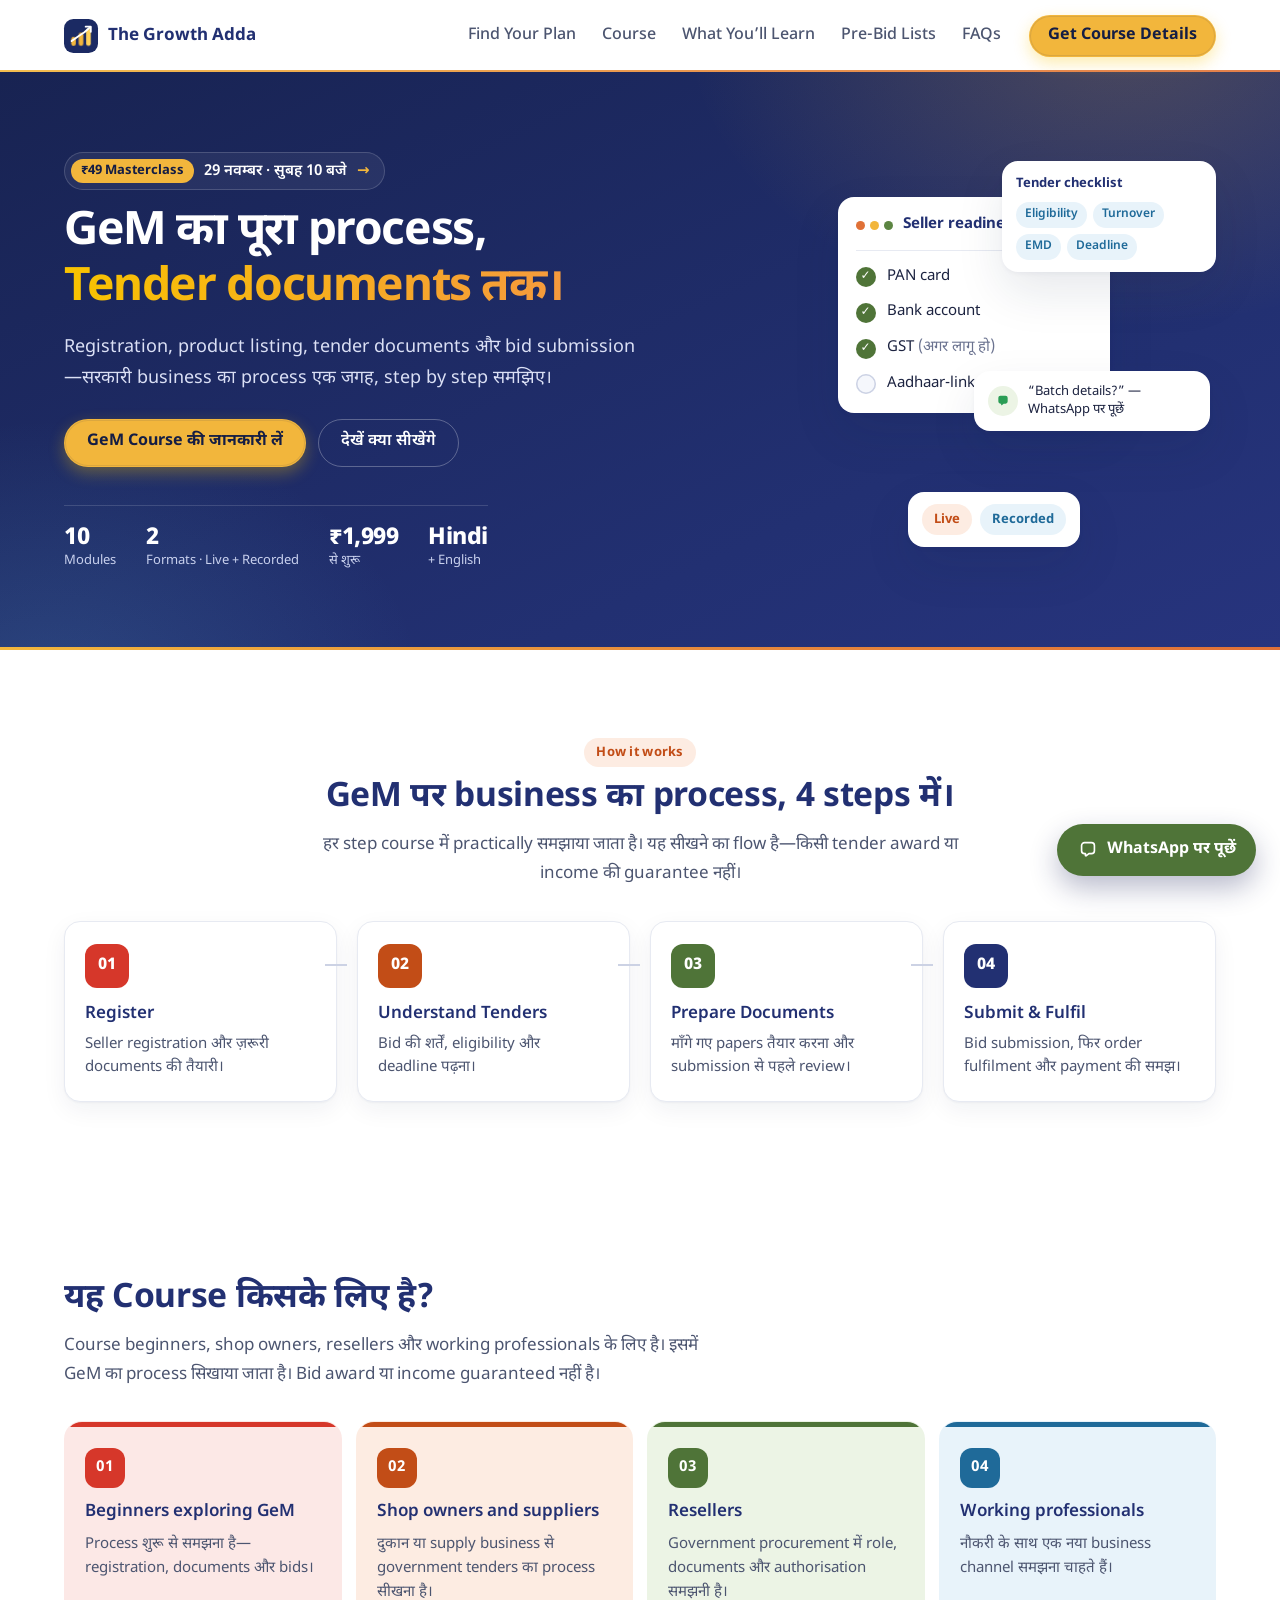
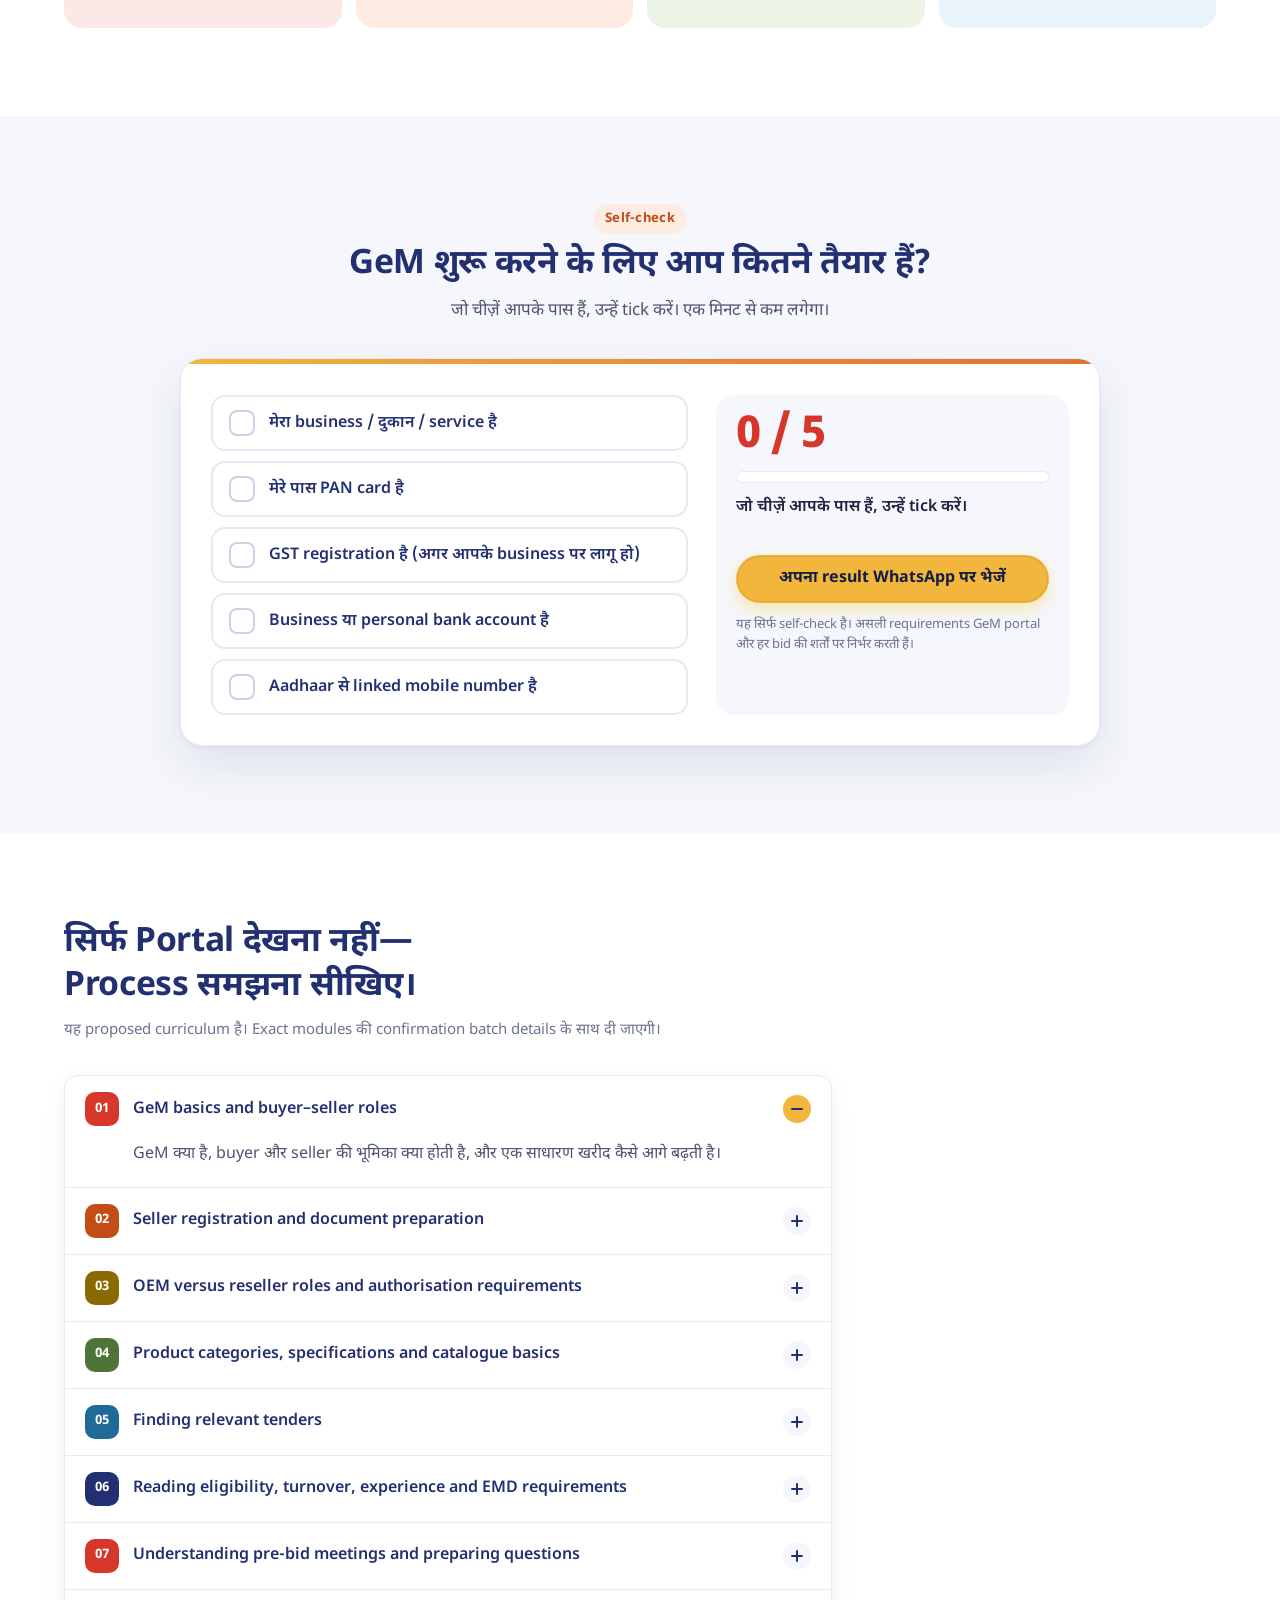
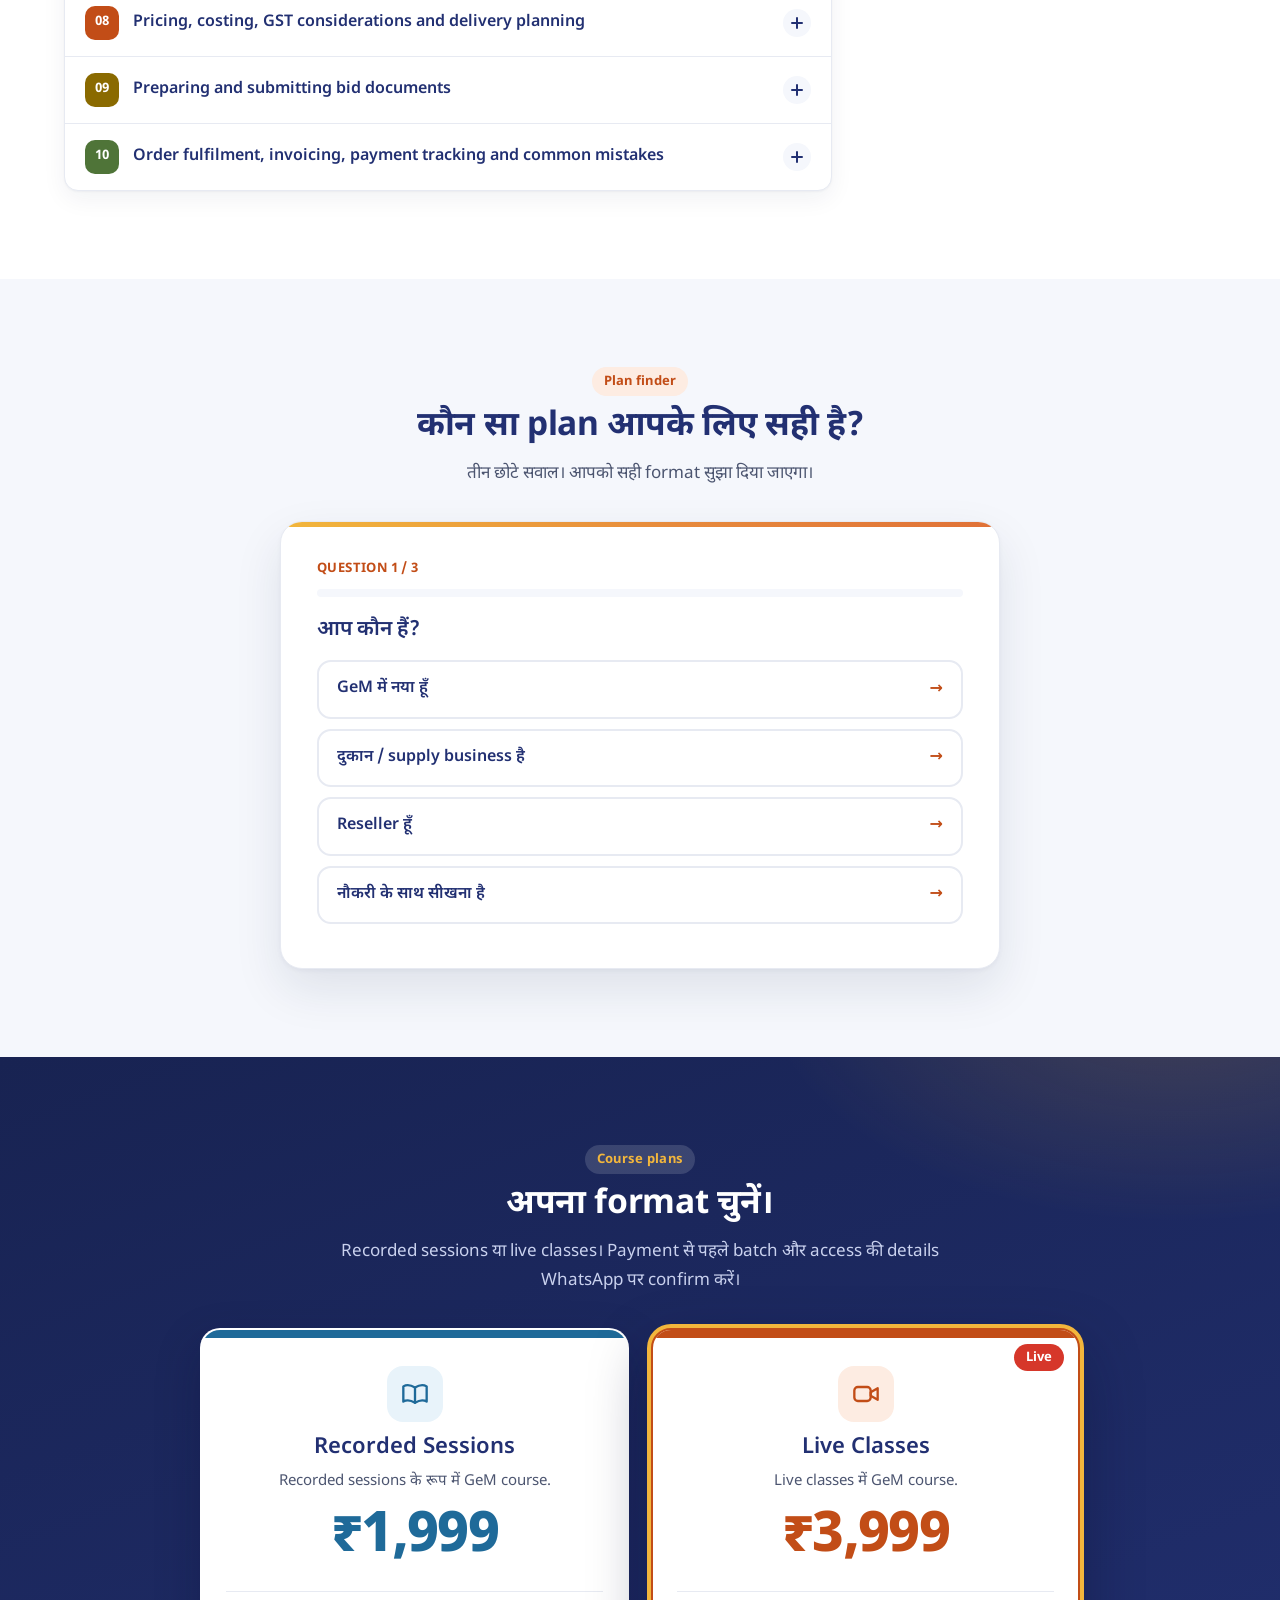
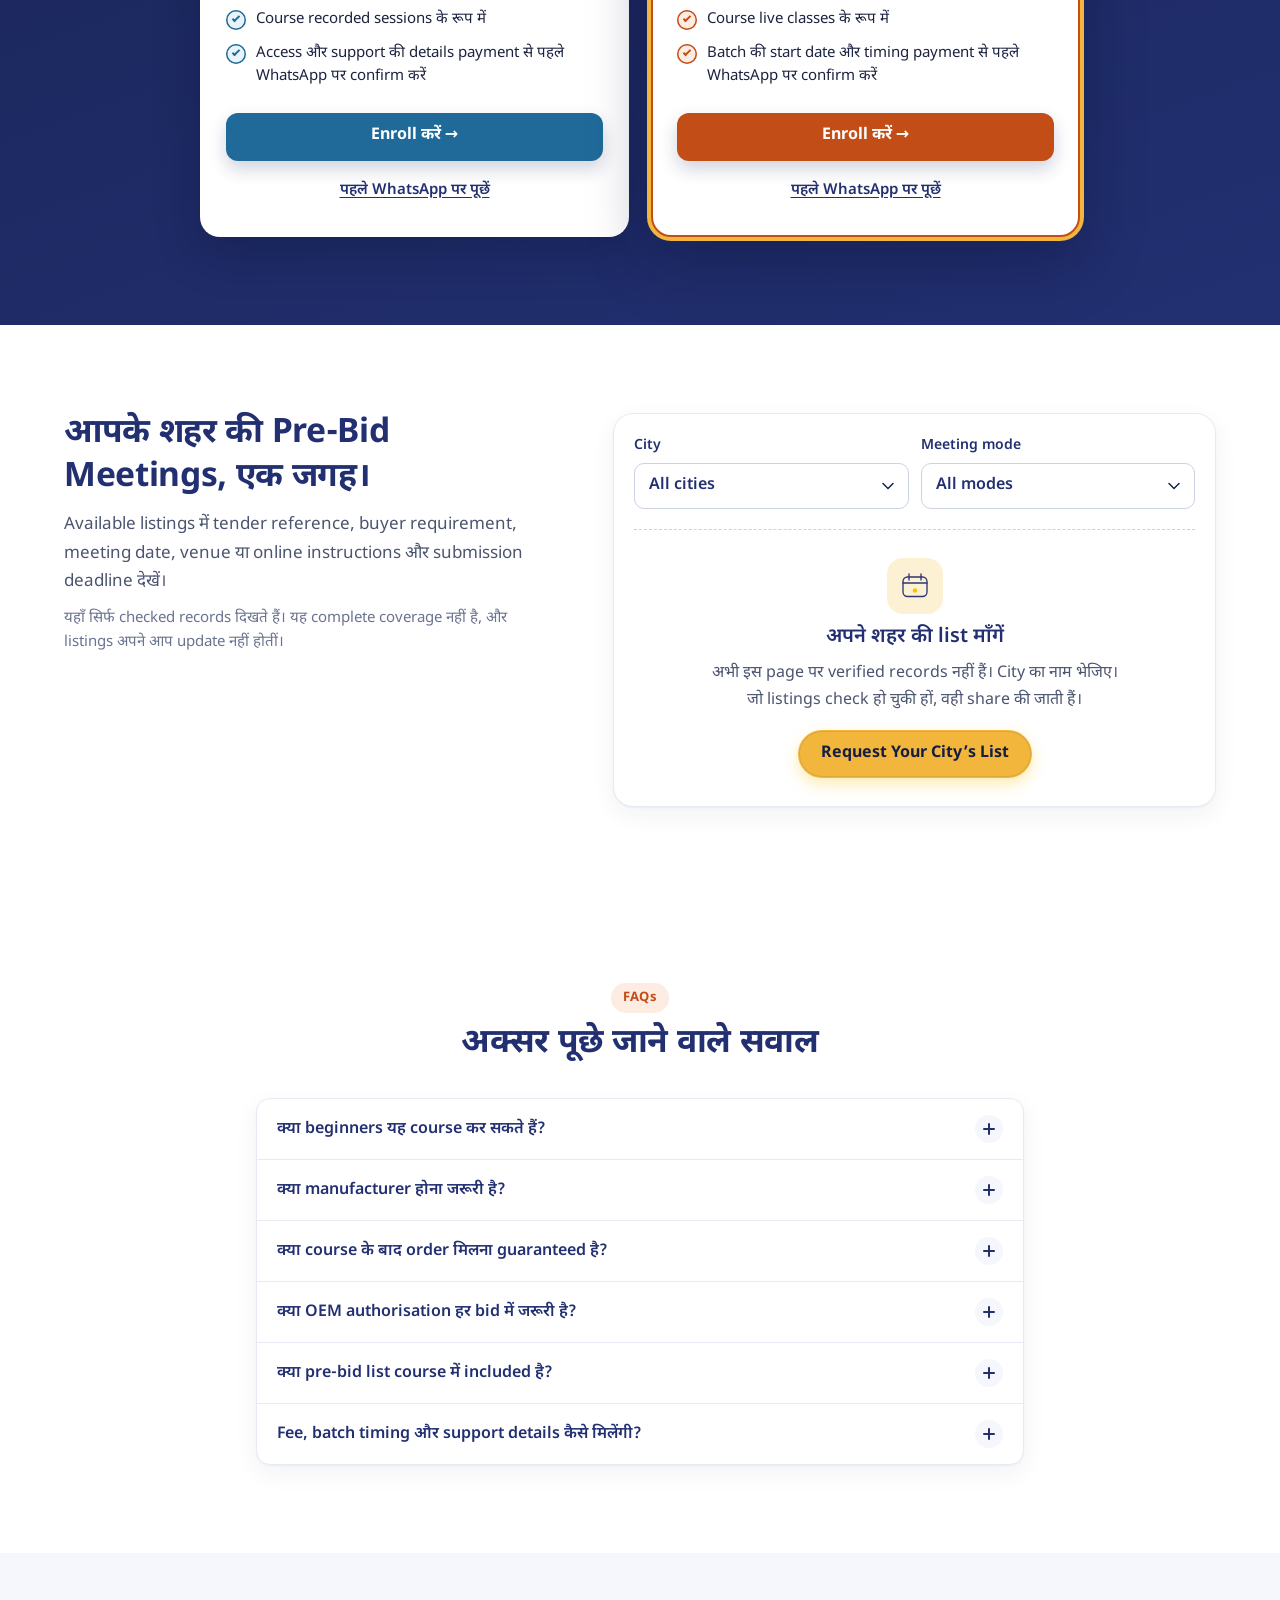
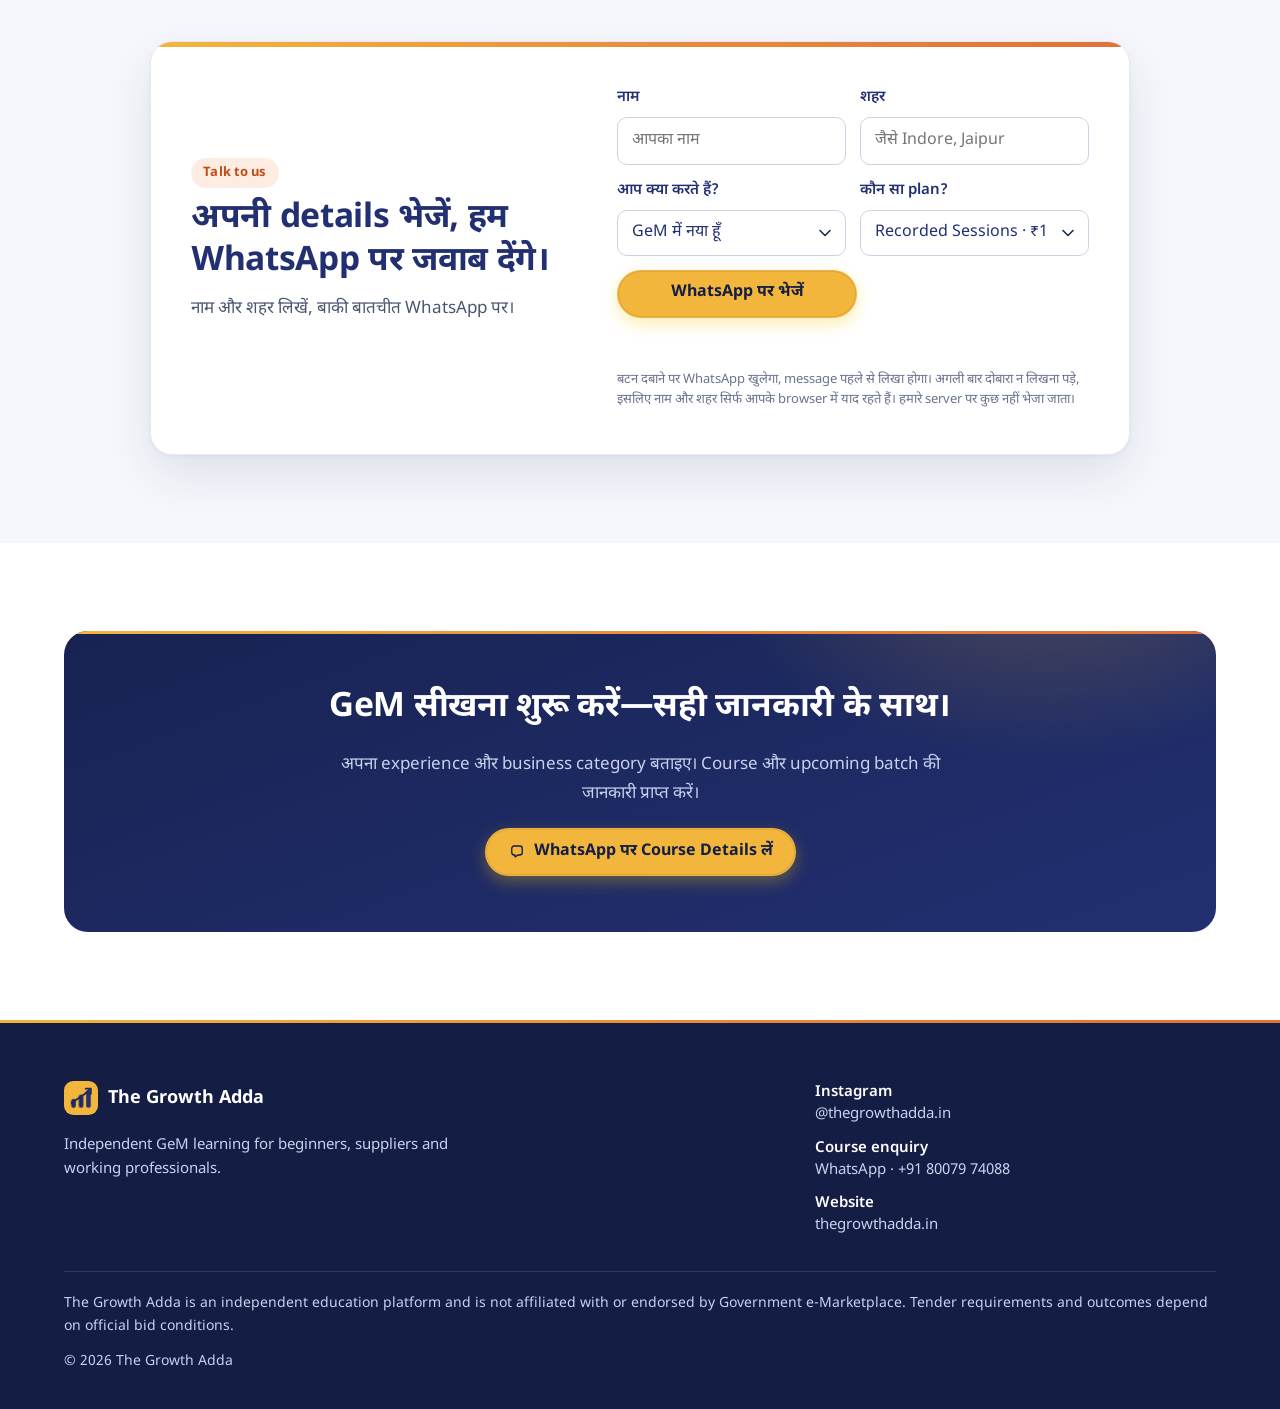
==== commit 92704361: "Update masterclass to Sunday 29 November 2026 Co-authored-by: Cursor <cursoragent@cursor.com>" ====
--- a/index.html
+++ b/index.html
@@ -79,7 +79,7 @@
         <div class="hero-copy">
           <a class="promo" href="masterclass.html">
             <span class="promo-tag">₹49 Masterclass</span>
-            <span class="promo-text">21 नवम्बर · सुबह 10 बजे</span>
+            <span class="promo-text">29 नवम्बर · सुबह 10 बजे</span>
             <span class="promo-arrow" aria-hidden="true">→</span>
           </a>
           <h1 id="hero-title">GeM का पूरा process,
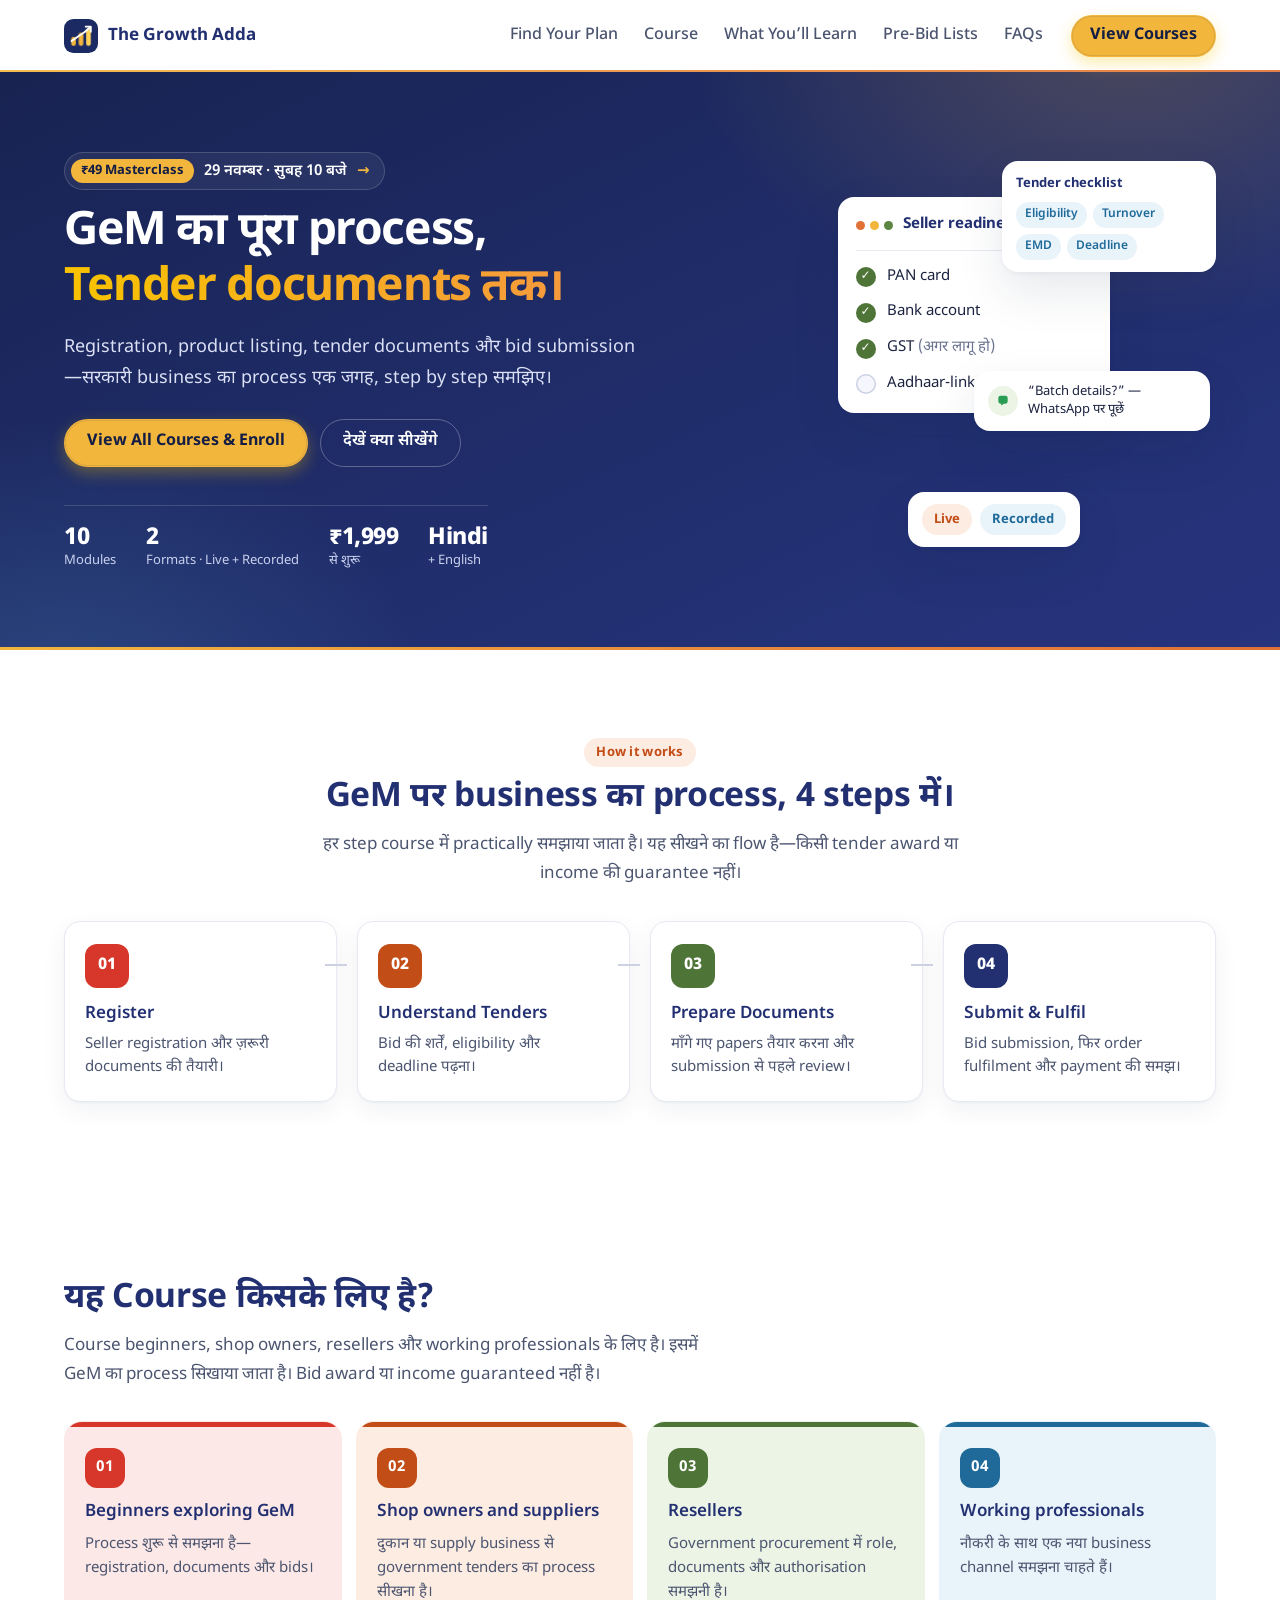
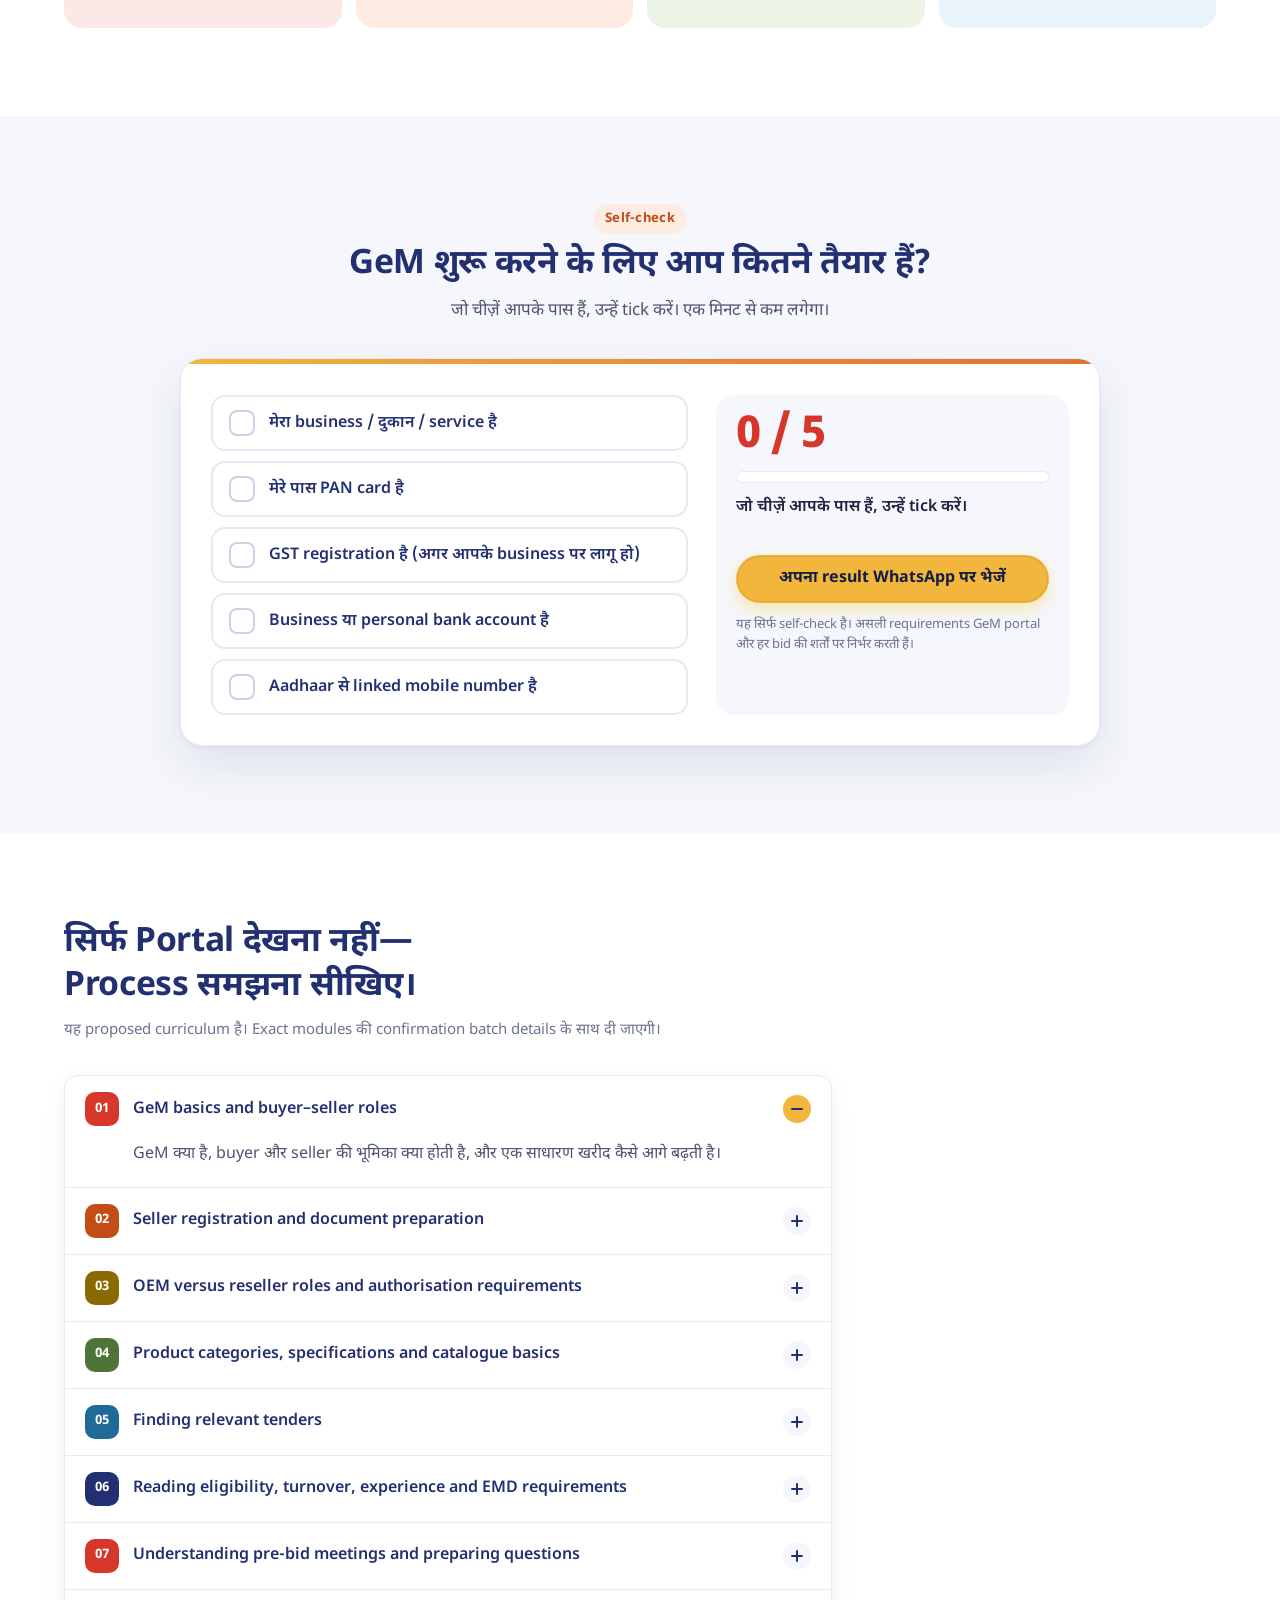
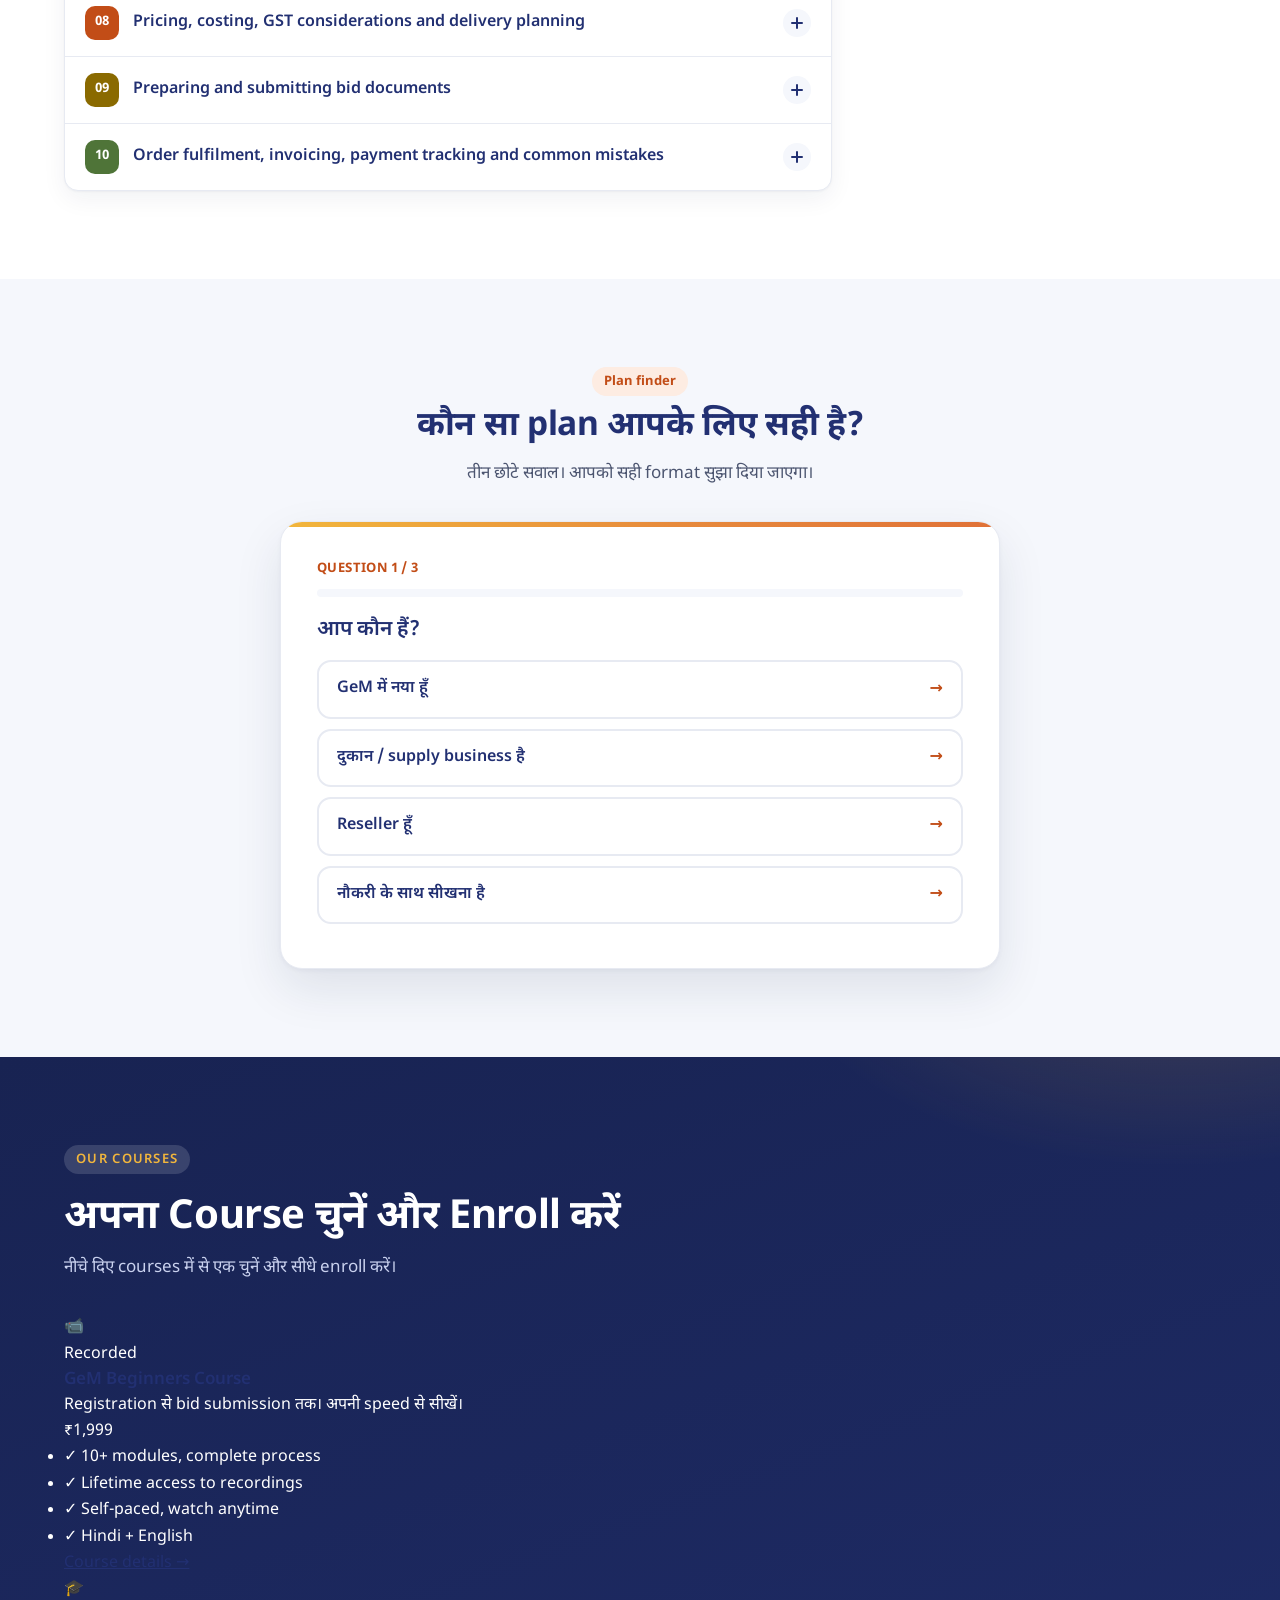
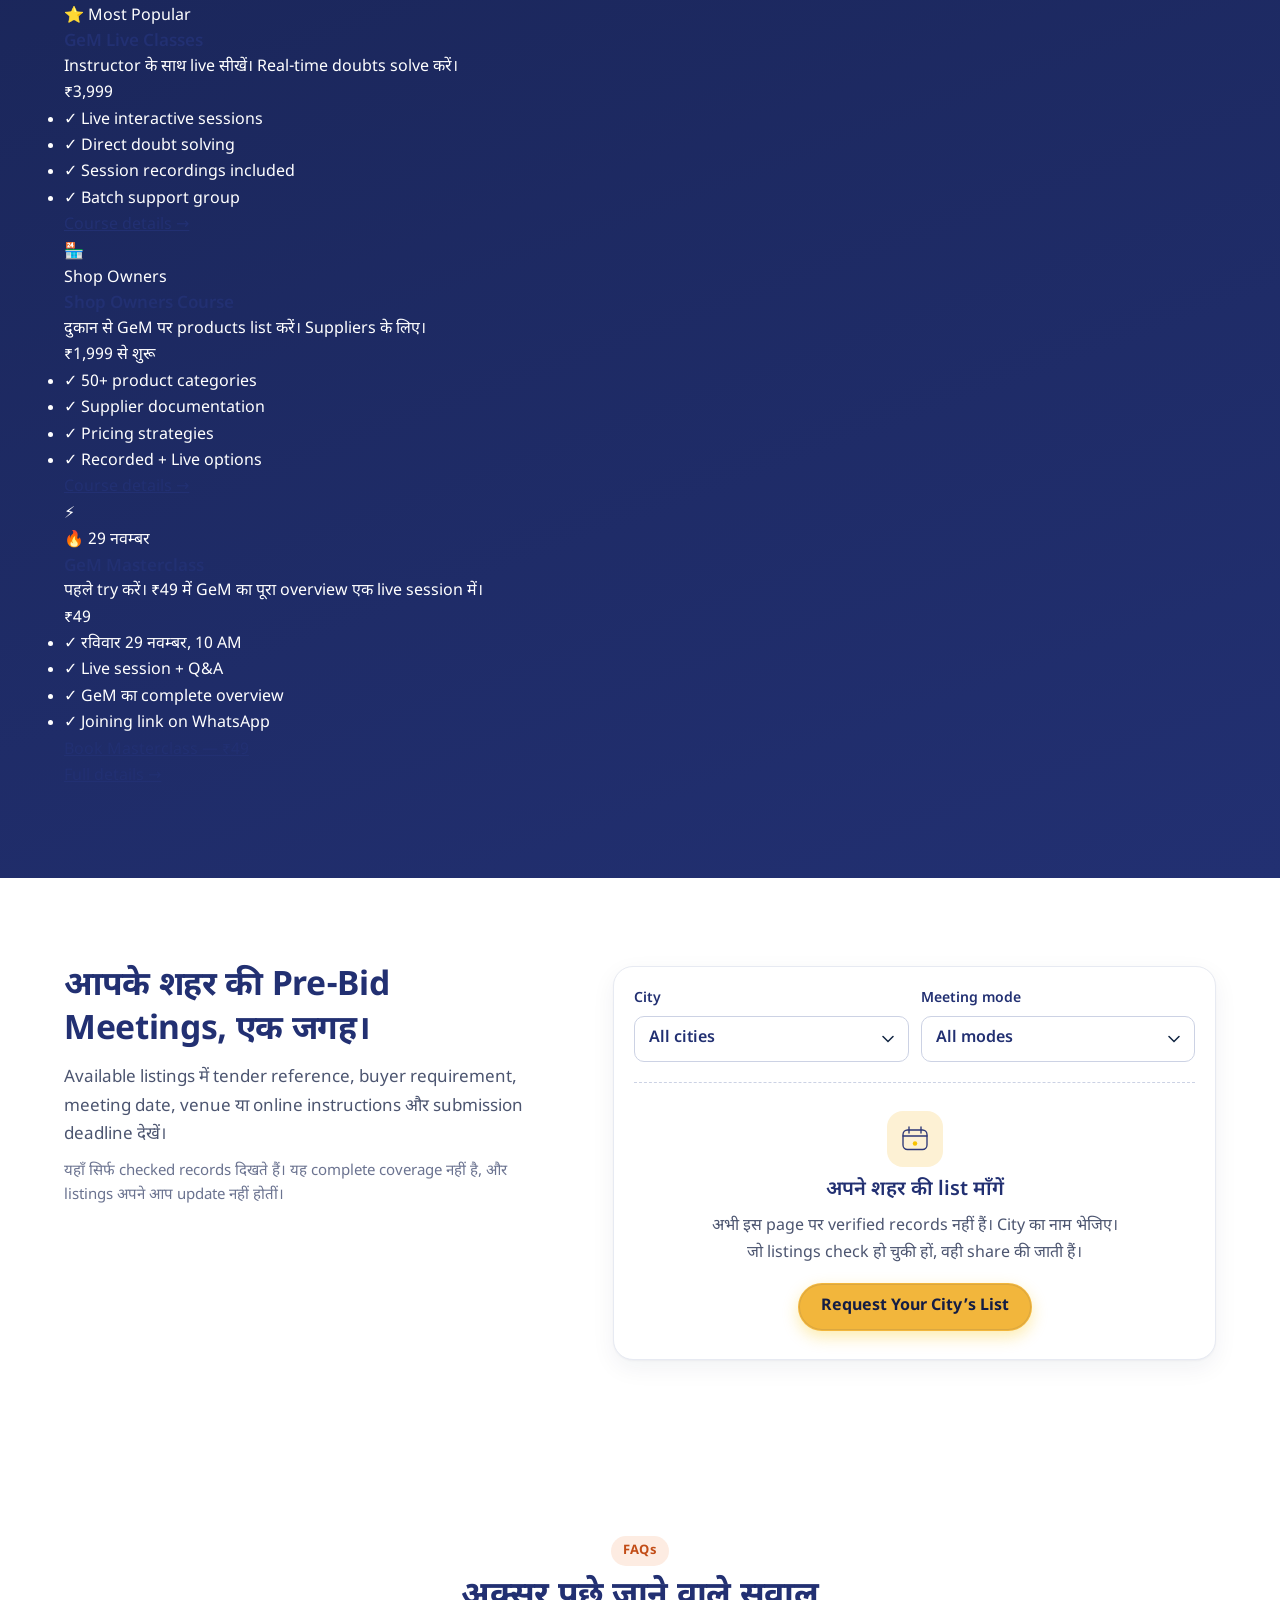
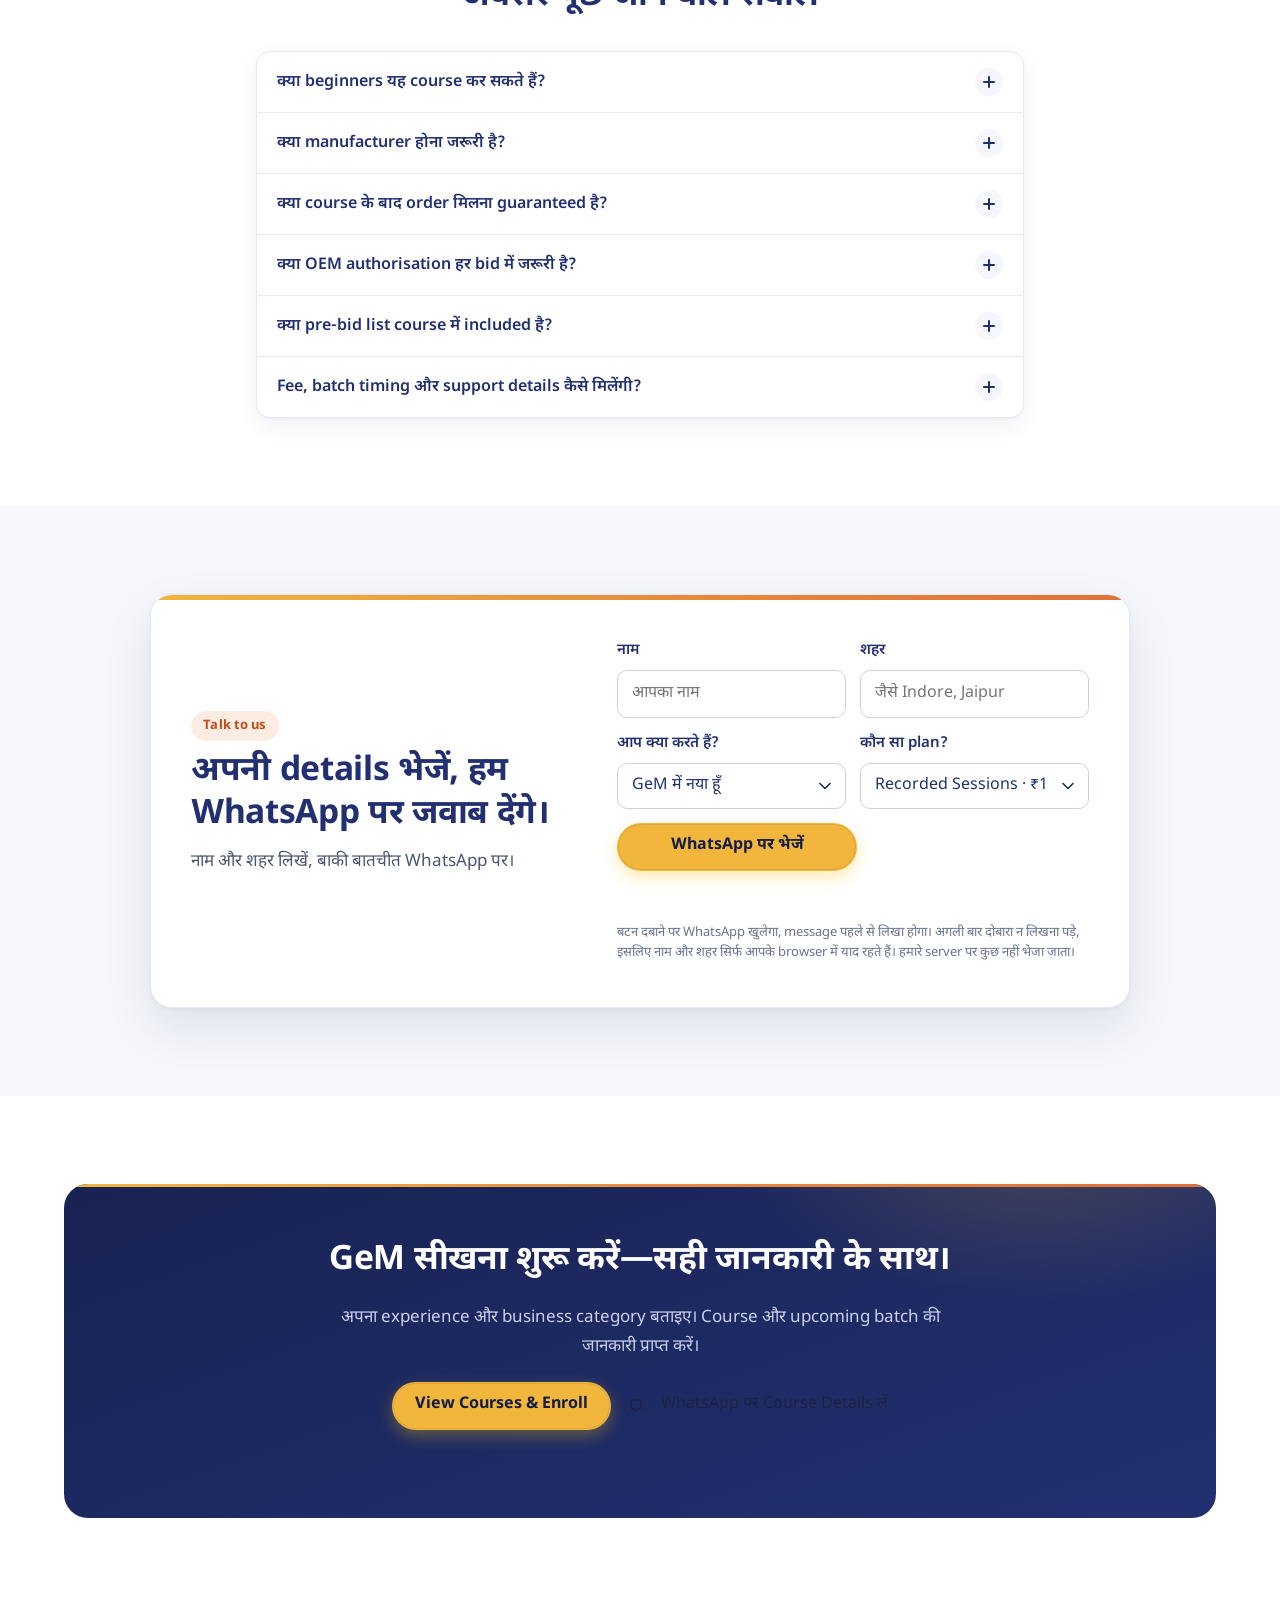
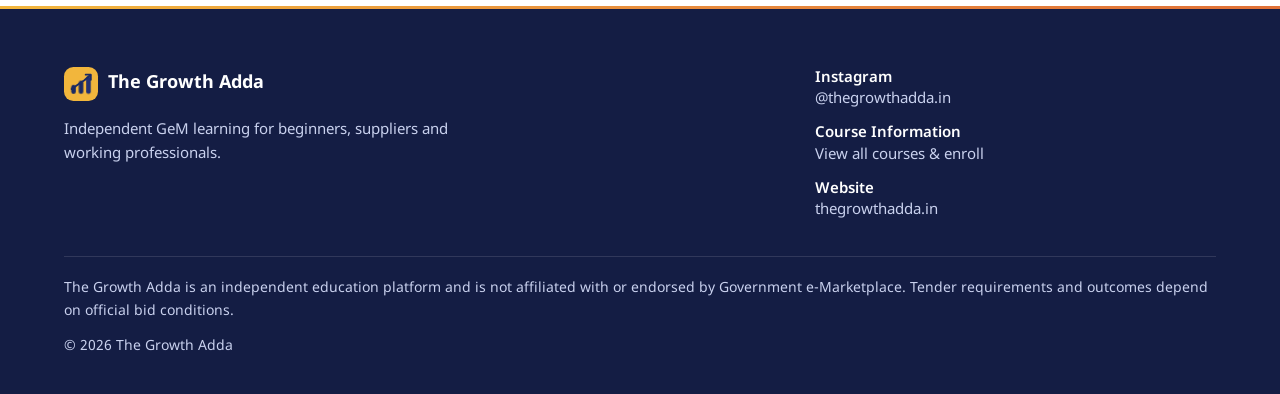
==== commit 2b442f4e: "Add course landing pages, Razorpay integration, UI redesign" ====
--- a/index.html
+++ b/index.html
@@ -6,6 +6,8 @@
   <meta name="theme-color" content="#2C3777">
   <meta name="color-scheme" content="light">
   <meta name="format-detection" content="telephone=no">
+  <meta name="robots" content="index, follow, max-image-preview:large, max-snippet:-1, max-video-preview:-1">
+  <meta name="author" content="The Growth Adda">
   <script>document.documentElement.className += " js";</script>
   <title>GeM Course — पहले सही Process सीखिए | The Growth Adda</title>
   <meta name="description" content="GeM पर registration, tender documents और bid submission का process समझिए। The Growth Adda का practical course। Batch details के लिए enquiry करें।">
@@ -32,16 +34,64 @@
   <script type="application/ld+json">
   {
     "@context": "https://schema.org",
-    "@type": "WebSite",
-    "name": "The Growth Adda",
-    "url": "https://thegrowthadda.in/",
-    "description": "Independent GeM learning for beginners, suppliers and working professionals.",
-    "publisher": {
-      "@type": "EducationalOrganization",
-      "name": "The Growth Adda",
-      "url": "https://thegrowthadda.in/",
-      "sameAs": "https://www.instagram.com/thegrowthadda.in/"
-    }
+    "@graph": [
+      {
+        "@type": "EducationalOrganization",
+        "@id": "https://thegrowthadda.in/#org",
+        "name": "The Growth Adda",
+        "url": "https://thegrowthadda.in/",
+        "logo": "https://thegrowthadda.in/assets/og.png",
+        "image": "https://thegrowthadda.in/assets/og.png",
+        "description": "Independent GeM learning for beginners, suppliers and working professionals.",
+        "sameAs": ["https://www.instagram.com/thegrowthadda.in/"]
+      },
+      {
+        "@type": "WebSite",
+        "@id": "https://thegrowthadda.in/#website",
+        "name": "The Growth Adda",
+        "url": "https://thegrowthadda.in/",
+        "inLanguage": "hi-IN",
+        "description": "Independent GeM learning for beginners, suppliers and working professionals.",
+        "publisher": { "@id": "https://thegrowthadda.in/#org" }
+      },
+      {
+        "@type": "FAQPage",
+        "@id": "https://thegrowthadda.in/#faqs",
+        "inLanguage": "hi-IN",
+        "mainEntity": [
+          {
+            "@type": "Question",
+            "name": "क्या beginners यह course कर सकते हैं?",
+            "acceptedAnswer": { "@type": "Answer", "text": "हाँ। Course beginners के लिए भी है, जिनमें shop owners और working professionals शामिल हैं, जो GeM का process शुरू से समझना चाहते हैं। Course join करने से किसी bid की eligibility अपने आप नहीं बन जाती। Eligibility उसी tender की शर्तों पर निर्भर करती है।" }
+          },
+          {
+            "@type": "Question",
+            "name": "क्या manufacturer होना जरूरी है?",
+            "acceptedAnswer": { "@type": "Answer", "text": "नहीं। हर seller का manufacturer होना जरूरी नहीं है। GeM पर buyer, OEM और reseller की भूमिका अलग होती है। Reseller के लिए authorisation कई categories में माँगी जाती है, और कुछ bids में OEM खुद participate करता है। कौन सी role लागू होती है, यह category और bid conditions से तय होता है।" }
+          },
+          {
+            "@type": "Question",
+            "name": "क्या course के बाद order मिलना guaranteed है?",
+            "acceptedAnswer": { "@type": "Answer", "text": "नहीं। Course में process सिखाया जाता है। Participation से eligibility, tender award या income guaranteed नहीं होती। नतीजा official bid conditions, documents, pricing और buyer की evaluation पर निर्भर करता है।" }
+          },
+          {
+            "@type": "Question",
+            "name": "क्या OEM authorisation हर bid में जरूरी है?",
+            "acceptedAnswer": { "@type": "Answer", "text": "हर bid में नहीं। OEM authorisation की जरूरत product category, seller की role और उस bid की शर्तों पर निर्भर करती है। कुछ bids manufacturer से जुड़ी होती हैं, कुछ authorised reseller से। Bid document में जो लिखा हो, वही लागू होता है।" }
+          },
+          {
+            "@type": "Question",
+            "name": "क्या pre-bid list course में included है?",
+            "acceptedAnswer": { "@type": "Answer", "text": "Pre-bid meetings को समझना और questions तैयार करना proposed curriculum में है। City-wise pre-bid list course में included है या नहीं, यह अभी confirm नहीं है। Included का claim तभी होगा जब batch details में यह साफ लिखा हो।" }
+          },
+          {
+            "@type": "Question",
+            "name": "Fee, batch timing और support details कैसे मिलेंगी?",
+            "acceptedAnswer": { "@type": "Answer", "text": "Upcoming batch की fee, start date, duration, live या recorded format, teaching language और support की जानकारी WhatsApp enquiry पर दी जाती है। इस page पर सिर्फ confirmed details दिखाई जाती हैं। अपना experience और business category लिखकर message करें।" }
+          }
+        ]
+      }
+    ]
   }
   </script>
 </head>
@@ -68,7 +118,7 @@
           <li role="listitem"><a href="#prebid">Pre-Bid Lists</a></li>
           <li role="listitem"><a href="#faqs">FAQs</a></li>
         </ul>
-        <a class="btn btn-gold" data-enquiry lang="en" href="https://wa.me/918007974088?text=Hi%20Growth%20Adda%2C%20please%20share%20your%20GeM%20course%20fees%2C%20syllabus%20and%20upcoming%20batch%20details.">Get Course Details</a>
+        <a class="btn btn-gold" href="#course">View Courses</a>
       </nav>
     </div>
   </header>
@@ -93,7 +143,7 @@
           </h1>
           <p class="lead">Registration, product listing, tender documents और bid submission—सरकारी business का process एक जगह, step by step समझिए।</p>
           <div class="hero-actions">
-            <a class="btn btn-gold" data-enquiry href="https://wa.me/918007974088?text=Hi%20Growth%20Adda%2C%20please%20share%20your%20GeM%20course%20fees%2C%20syllabus%20and%20upcoming%20batch%20details.">GeM Course की जानकारी लें</a>
+            <a class="btn btn-gold" href="courses.html">View All Courses & Enroll</a>
             <a class="btn btn-ghost" href="#learn">देखें क्या सीखेंगे</a>
           </div>
           <ul class="hero-metrics" role="list">
@@ -234,11 +284,104 @@
     <section class="section offer" id="course" aria-labelledby="course-title">
       <div class="wrap">
         <div class="section-head on-dark">
-          <p class="eyebrow" lang="en">Course plans</p>
-          <h2 id="course-title">अपना format चुनें।</h2>
-          <p class="lead">Recorded sessions या live classes। Payment से पहले batch और access की details WhatsApp पर confirm करें।</p>
-        </div>
-        <div class="plans-grid" data-plans="all"></div>
+          <p class="eyebrow" lang="en">Our Courses</p>
+          <h2 id="course-title">अपना Course चुनें और Enroll करें</h2>
+          <p class="lead">नीचे दिए courses में से एक चुनें और सीधे enroll करें।</p>
+        </div>
+
+        <div class="course-cards-grid">
+
+          <!-- Card 1: Recorded -->
+          <article class="ccard">
+            <div class="ccard-top">
+              <span class="ccard-icon">📹</span>
+              <div class="ccard-badge">Recorded</div>
+            </div>
+            <h3 class="ccard-title">GeM Beginners Course</h3>
+            <p class="ccard-desc">Registration से bid submission तक। अपनी speed से सीखें।</p>
+            <div class="ccard-price">₹1,999</div>
+            <ul class="ccard-features">
+              <li>✓ 10+ modules, complete process</li>
+              <li>✓ Lifetime access to recordings</li>
+              <li>✓ Self-paced, watch anytime</li>
+              <li>✓ Hindi + English</li>
+            </ul>
+            <div class="ccard-action">
+              <form>
+                <script src="https://checkout.razorpay.com/v1/payment-button.js" data-payment_button_id="pl_U2wIMHH0D1kU4v" async></script>
+              </form>
+            </div>
+            <a href="recorded-lp.html" class="ccard-link">Course details →</a>
+          </article>
+
+          <!-- Card 2: Live -->
+          <article class="ccard ccard-featured">
+            <div class="ccard-top">
+              <span class="ccard-icon">🎓</span>
+              <div class="ccard-badge ccard-badge-gold">⭐ Most Popular</div>
+            </div>
+            <h3 class="ccard-title">GeM Live Classes</h3>
+            <p class="ccard-desc">Instructor के साथ live सीखें। Real-time doubts solve करें।</p>
+            <div class="ccard-price">₹3,999</div>
+            <ul class="ccard-features">
+              <li>✓ Live interactive sessions</li>
+              <li>✓ Direct doubt solving</li>
+              <li>✓ Session recordings included</li>
+              <li>✓ Batch support group</li>
+            </ul>
+            <div class="ccard-action">
+              <form>
+                <script src="https://checkout.razorpay.com/v1/payment-button.js" data-payment_button_id="pl_U2mcnLJXkNbIbY" async></script>
+              </form>
+            </div>
+            <a href="live-lp.html" class="ccard-link">Course details →</a>
+          </article>
+
+          <!-- Card 3: Shop Owners -->
+          <article class="ccard">
+            <div class="ccard-top">
+              <span class="ccard-icon">🏪</span>
+              <div class="ccard-badge">Shop Owners</div>
+            </div>
+            <h3 class="ccard-title">Shop Owners Course</h3>
+            <p class="ccard-desc">दुकान से GeM पर products list करें। Suppliers के लिए।</p>
+            <div class="ccard-price">₹1,999 <span class="ccard-price-sub">से शुरू</span></div>
+            <ul class="ccard-features">
+              <li>✓ 50+ product categories</li>
+              <li>✓ Supplier documentation</li>
+              <li>✓ Pricing strategies</li>
+              <li>✓ Recorded + Live options</li>
+            </ul>
+            <div class="ccard-action">
+              <form>
+                <script src="https://checkout.razorpay.com/v1/payment-button.js" data-payment_button_id="pl_U2wIMHH0D1kU4v" async></script>
+              </form>
+            </div>
+            <a href="shop-owners-lp.html" class="ccard-link">Course details →</a>
+          </article>
+
+          <!-- Card 4: Masterclass -->
+          <article class="ccard ccard-masterclass">
+            <div class="ccard-top">
+              <span class="ccard-icon">⚡</span>
+              <div class="ccard-badge ccard-badge-red">🔥 29 नवम्बर</div>
+            </div>
+            <h3 class="ccard-title">GeM Masterclass</h3>
+            <p class="ccard-desc">पहले try करें। ₹49 में GeM का पूरा overview एक live session में।</p>
+            <div class="ccard-price">₹49</div>
+            <ul class="ccard-features">
+              <li>✓ रविवार 29 नवम्बर, 10 AM</li>
+              <li>✓ Live session + Q&A</li>
+              <li>✓ GeM का complete overview</li>
+              <li>✓ Joining link on WhatsApp</li>
+            </ul>
+            <div class="ccard-action">
+              <a href="masterclass.html" class="ccard-btn-gold">Book Masterclass — ₹49</a>
+            </div>
+            <a href="masterclass.html" class="ccard-link">Full details →</a>
+          </article>
+
+        </div>
       </div>
     </section>
 
@@ -355,7 +498,7 @@
             </h3>
             <div id="faq-6" class="accordion-panel" role="region" aria-labelledby="faq-btn-6" hidden>
               <p>Upcoming batch की fee, start date, duration, live या recorded format, teaching language और support की जानकारी WhatsApp enquiry पर दी जाती है। इस page पर सिर्फ confirmed details दिखाई जाती हैं। अपना experience और business category लिखकर message करें।</p>
-              <p class="faq-link"><a data-enquiry href="https://wa.me/918007974088?text=Hi%20Growth%20Adda%2C%20please%20share%20your%20GeM%20course%20fees%2C%20syllabus%20and%20upcoming%20batch%20details.">WhatsApp पर Course Details लें</a></p>
+              <p class="faq-link"><a href="courses.html">View All Courses</a></p>
             </div>
           </div>
         </div>
@@ -380,7 +523,7 @@
         <h2 id="final-title">GeM सीखना शुरू करें—सही जानकारी के साथ।</h2>
         <p class="lead">अपना experience और business category बताइए। Course और upcoming batch की जानकारी प्राप्त करें।</p>
         <div class="final-actions">
-          <a class="btn btn-gold" data-enquiry href="https://wa.me/918007974088?text=Hi%20Growth%20Adda%2C%20please%20share%20your%20GeM%20course%20fees%2C%20syllabus%20and%20upcoming%20batch%20details.">
+          <a class="btn btn-gold" href="#course">View Courses & Enroll</a>
             <svg viewBox="0 0 24 24" width="18" height="18" aria-hidden="true" focusable="false">
               <path d="M5 7.2A3.2 3.2 0 0 1 8.2 4h7.6A3.2 3.2 0 0 1 19 7.2v5.6a3.2 3.2 0 0 1-3.2 3.2H13l-2.8 2.2a.6.6 0 0 1-1-.4V16H8.2A3.2 3.2 0 0 1 5 12.8V7.2z" fill="none" stroke="currentColor" stroke-width="1.8" stroke-linejoin="round"/>
             </svg>
@@ -412,9 +555,9 @@
               </a>
             </li>
             <li>
-              <a data-enquiry href="https://wa.me/918007974088?text=Hi%20Growth%20Adda%2C%20please%20share%20your%20GeM%20course%20fees%2C%20syllabus%20and%20upcoming%20batch%20details.">
-                <span>Course enquiry</span>
-                <span class="footer-meta">WhatsApp · <span data-phone>+91 80079 74088</span></span>
+              <a href="courses.html">
+                <span>Course Information</span>
+                <span class="footer-meta">View all courses & enroll</span>
               </a>
             </li>
             <li>
@@ -434,12 +577,22 @@
 
   <div class="sticky-cta" role="region" aria-label="Course enquiry">
     <div class="wrap">
-      <a class="btn btn-gold" data-enquiry lang="en" href="https://wa.me/918007974088?text=Hi%20Growth%20Adda%2C%20please%20share%20your%20GeM%20course%20fees%2C%20syllabus%20and%20upcoming%20batch%20details.">Get Course Details</a>
+      <a class="btn btn-gold" href="#course">View Courses & Enroll</a>
     </div>
   </div>
 
   <script src="js/config.js"></script>
   <script src="js/main.js"></script>
   <script src="js/interactive.js"></script>
+  <script>
+    // Razorpay payment function
+    window.razorpaySubmit = function(buttonId) {
+      const form = document.createElement('form');
+      form.setAttribute('action', 'https://api.razorpay.com/v1/payment_button/' + buttonId + '/submit');
+      form.setAttribute('method', 'POST');
+      document.body.appendChild(form);
+      form.submit();
+    };
+  </script>
 </body>
 </html>
--- a/css/styles.css
+++ b/css/styles.css
@@ -99,6 +99,1692 @@
   border: 0;
 }
 
+/* ====================================================================
+   Courses Page Styles
+   ==================================================================== */
+
+.course-cards {
+  display: grid;
+  gap: 2rem;
+  margin-top: 2.5rem;
+}
+
+@media (min-width: 768px) {
+  .course-cards {
+    grid-template-columns: repeat(auto-fit, minmax(340px, 1fr));
+  }
+}
+
+.course-card {
+  position: relative;
+  background: var(--bg);
+  border: 2px solid var(--line);
+  border-radius: var(--radius);
+  padding: 2rem;
+  transition: all 0.3s ease;
+  display: flex;
+  flex-direction: column;
+}
+
+.course-card:hover {
+  border-color: var(--gold);
+  box-shadow: var(--shadow-lg);
+  transform: translateY(-4px);
+}
+
+.course-card.featured {
+  border-color: var(--gold);
+  background: linear-gradient(135deg, var(--bg) 0%, var(--gold-soft) 100%);
+}
+
+.course-badge {
+  position: absolute;
+  top: -12px;
+  right: 1.5rem;
+  background: var(--gold);
+  color: var(--deep);
+  font-size: 0.875rem;
+  font-weight: 600;
+  padding: 0.375rem 1rem;
+  border-radius: 20px;
+  box-shadow: var(--shadow);
+}
+
+.course-header h3 {
+  font-size: 1.75rem;
+  font-weight: 700;
+  color: var(--navy);
+  margin-bottom: 0.75rem;
+}
+
+.course-desc {
+  color: var(--muted);
+  font-size: 1rem;
+  line-height: 1.6;
+  margin-bottom: 1.5rem;
+}
+
+.course-body {
+  flex: 1;
+  margin-bottom: 1.5rem;
+}
+
+.course-price {
+  display: flex;
+  align-items: baseline;
+  gap: 0.75rem;
+  margin-bottom: 1rem;
+  padding: 0.75rem 0;
+  border-bottom: 1px solid var(--line);
+}
+
+.course-price:last-of-type {
+  border-bottom: none;
+}
+
+.price-amount {
+  font-size: 2rem;
+  font-weight: 700;
+  color: var(--navy);
+}
+
+.price-label {
+  font-size: 0.875rem;
+  color: var(--muted);
+  font-weight: 500;
+}
+
+.course-features {
+  list-style: none;
+  margin-top: 1.5rem;
+}
+
+.course-features li {
+  padding: 0.5rem 0;
+  color: var(--ink);
+  font-size: 0.9375rem;
+  line-height: 1.6;
+}
+
+.course-footer {
+  display: flex;
+  flex-direction: column;
+  gap: 0.75rem;
+  margin-top: auto;
+}
+
+.btn-block {
+  width: 100%;
+  text-align: center;
+}
+
+/* Format Grid */
+.format-grid {
+  display: grid;
+  gap: 2rem;
+  margin-top: 2.5rem;
+}
+
+@media (min-width: 768px) {
+  .format-grid {
+    grid-template-columns: repeat(2, 1fr);
+  }
+}
+
+.format-card {
+  position: relative;
+  background: var(--bg);
+  border: 2px solid var(--line);
+  border-radius: var(--radius);
+  padding: 2.5rem 2rem;
+  text-align: center;
+  transition: all 0.3s ease;
+}
+
+.format-card:hover {
+  border-color: var(--gold);
+  transform: translateY(-4px);
+  box-shadow: var(--shadow-lg);
+}
+
+.format-card.featured {
+  border-color: var(--gold);
+  background: linear-gradient(135deg, var(--bg) 0%, var(--gold-soft) 100%);
+}
+
+.format-badge {
+  position: absolute;
+  top: -12px;
+  left: 50%;
+  transform: translateX(-50%);
+  background: var(--gold);
+  color: var(--deep);
+  font-size: 0.875rem;
+  font-weight: 600;
+  padding: 0.375rem 1.25rem;
+  border-radius: 20px;
+  box-shadow: var(--shadow);
+}
+
+.format-icon {
+  font-size: 3rem;
+  margin-bottom: 1rem;
+}
+
+.format-card h3 {
+  font-size: 1.5rem;
+  font-weight: 700;
+  color: var(--navy);
+  margin-bottom: 0.5rem;
+}
+
+.format-price {
+  font-size: 2rem;
+  font-weight: 700;
+  color: var(--gold);
+  margin: 1rem 0;
+}
+
+.format-card p {
+  color: var(--muted);
+  margin-bottom: 1.5rem;
+}
+
+.format-card ul {
+  list-style: none;
+  text-align: left;
+  margin: 1.5rem 0;
+}
+
+.format-card li {
+  padding: 0.5rem 0;
+  color: var(--ink);
+}
+
+.btn-outline {
+  background: transparent;
+  border: 2px solid var(--navy);
+  color: var(--navy);
+  padding: 0.875rem 2rem;
+  border-radius: 12px;
+  font-weight: 600;
+  text-decoration: none;
+  display: inline-block;
+  transition: all 0.2s;
+}
+
+.btn-outline:hover {
+  background: var(--navy);
+  color: var(--bg);
+}
+
+/* Comparison Table */
+.comparison-table-wrap {
+  overflow-x: auto;
+  margin-top: 2rem;
+}
+
+.comparison-table {
+  width: 100%;
+  border-collapse: collapse;
+  background: var(--bg);
+  border-radius: var(--radius);
+  overflow: hidden;
+  box-shadow: var(--shadow);
+}
+
+.comparison-table th,
+.comparison-table td {
+  padding: 1.25rem 1.5rem;
+  text-align: left;
+  border-bottom: 1px solid var(--line);
+}
+
+.comparison-table th {
+  background: var(--navy);
+  color: var(--bg);
+  font-weight: 600;
+  font-size: 1rem;
+}
+
+.comparison-table tbody tr:hover {
+  background: var(--bg-soft);
+}
+
+.comparison-table tbody tr:last-child td {
+  border-bottom: none;
+}
+
+/* Benefits Grid */
+.benefits-grid {
+  display: grid;
+  gap: 2rem;
+  margin-top: 2.5rem;
+}
+
+@media (min-width: 640px) {
+  .benefits-grid {
+    grid-template-columns: repeat(2, 1fr);
+  }
+}
+
+@media (min-width: 1024px) {
+  .benefits-grid {
+    grid-template-columns: repeat(3, 1fr);
+  }
+}
+
+.benefit-card {
+  background: var(--bg);
+  border: 1px solid var(--line);
+  border-radius: var(--radius-sm);
+  padding: 2rem 1.5rem;
+  text-align: center;
+  transition: all 0.3s ease;
+}
+
+.benefit-card:hover {
+  border-color: var(--gold);
+  box-shadow: var(--shadow);
+  transform: translateY(-2px);
+}
+
+.benefit-icon {
+  font-size: 2.5rem;
+  margin-bottom: 1rem;
+}
+
+.benefit-card h3 {
+  font-size: 1.25rem;
+  font-weight: 600;
+  color: var(--navy);
+  margin-bottom: 0.75rem;
+}
+
+.benefit-card p {
+  color: var(--muted);
+  font-size: 0.9375rem;
+  line-height: 1.6;
+}
+
+/* Masterclass Details */
+.lead-card.special {
+  background: linear-gradient(135deg, var(--navy) 0%, var(--navy-2) 100%);
+  color: var(--bg);
+  padding: 3rem 2rem;
+  border-radius: var(--radius);
+}
+
+.lead-card.special .section-head {
+  color: var(--bg);
+}
+
+.lead-card.special .eyebrow {
+  color: var(--gold);
+}
+
+.lead-card.special h2 {
+  color: var(--bg);
+}
+
+.lead-card.special .lead {
+  color: var(--on-navy);
+}
+
+.masterclass-details {
+  display: grid;
+  gap: 1.5rem;
+  margin: 2rem 0;
+  max-width: 600px;
+  margin-left: auto;
+  margin-right: auto;
+}
+
+@media (min-width: 640px) {
+  .masterclass-details {
+    grid-template-columns: repeat(3, 1fr);
+  }
+}
+
+.detail-item {
+  background: rgba(255, 255, 255, 0.1);
+  padding: 1.25rem;
+  border-radius: var(--radius-sm);
+  text-align: center;
+  backdrop-filter: blur(10px);
+}
+
+.detail-item strong {
+  display: block;
+  font-size: 1.75rem;
+  margin-bottom: 0.5rem;
+}
+
+.masterclass-actions {
+  display: flex;
+  flex-wrap: wrap;
+  gap: 1rem;
+  justify-content: center;
+  margin-top: 2rem;
+}
+
+.section-head.center {
+  text-align: center;
+  max-width: 800px;
+  margin-left: auto;
+  margin-right: auto;
+}
+
+/* ====================================================================
+   Landing Page Styles
+   ==================================================================== */
+
+.lp-header {
+  background: var(--bg);
+  border-bottom: 1px solid var(--line);
+  position: sticky;
+  top: 0;
+  z-index: 100;
+  box-shadow: 0 2px 8px rgba(0, 0, 0, 0.05);
+}
+
+.header-cta {
+  display: none;
+}
+
+@media (min-width: 768px) {
+  .header-cta {
+    display: block;
+  }
+}
+
+/* Landing Page Hero - More Attractive */
+.lp-hero {
+  background: linear-gradient(135deg, #1a2456 0%, #2C3777 50%, #1a2456 100%);
+  color: var(--bg);
+  padding: 5rem 0 6rem;
+  position: relative;
+  overflow: hidden;
+}
+
+.lp-hero::before {
+  content: '';
+  position: absolute;
+  top: -50%;
+  right: -20%;
+  width: 80%;
+  height: 200%;
+  background: radial-gradient(ellipse at center, rgba(242, 182, 60, 0.15), transparent 60%);
+  animation: pulse 8s ease-in-out infinite;
+  pointer-events: none;
+}
+
+@keyframes pulse {
+  0%, 100% { opacity: 0.3; transform: scale(1); }
+  50% { opacity: 0.6; transform: scale(1.1); }
+}
+
+.lp-hero-content {
+  position: relative;
+  z-index: 1;
+  max-width: 900px;
+  margin: 0 auto;
+  text-align: center;
+}
+
+.trust-badge {
+  display: inline-flex;
+  align-items: center;
+  gap: 0.625rem;
+  background: linear-gradient(135deg, rgba(242, 182, 60, 0.2), rgba(242, 182, 60, 0.1));
+  backdrop-filter: blur(10px);
+  padding: 0.625rem 1.5rem;
+  border-radius: 50px;
+  font-size: 0.9375rem;
+  font-weight: 600;
+  margin-bottom: 2rem;
+  border: 1px solid rgba(242, 182, 60, 0.3);
+  box-shadow: 0 4px 20px rgba(242, 182, 60, 0.2);
+}
+
+.badge-icon {
+  font-size: 1.125rem;
+  animation: bounce 2s ease-in-out infinite;
+}
+
+@keyframes bounce {
+  0%, 100% { transform: translateY(0); }
+  50% { transform: translateY(-4px); }
+}
+
+.lp-hero h1 {
+  font-size: 2.75rem;
+  line-height: 1.15;
+  margin-bottom: 1.5rem;
+  font-weight: 700;
+  text-shadow: 0 2px 20px rgba(0, 0, 0, 0.3);
+}
+
+@media (min-width: 768px) {
+  .lp-hero h1 {
+    font-size: 3.75rem;
+  }
+}
+
+.lp-hero .accent {
+  background: linear-gradient(135deg, #f2b63c 0%, #ffd25a 100%);
+  -webkit-background-clip: text;
+  -webkit-text-fill-color: transparent;
+  background-clip: text;
+  display: block;
+  margin-top: 0.5rem;
+}
+
+.lp-lead {
+  font-size: 1.25rem;
+  line-height: 1.7;
+  color: rgba(255, 255, 255, 0.9);
+  margin-bottom: 2.5rem;
+  max-width: 700px;
+  margin-left: auto;
+  margin-right: auto;
+}
+
+.lp-benefits-quick {
+  display: flex;
+  flex-wrap: wrap;
+  gap: 1.5rem;
+  justify-content: center;
+  margin-bottom: 3rem;
+}
+
+.quick-benefit {
+  display: flex;
+  align-items: center;
+  gap: 0.625rem;
+  font-size: 1rem;
+  font-weight: 500;
+  background: rgba(255, 255, 255, 0.1);
+  padding: 0.75rem 1.25rem;
+  border-radius: 50px;
+  border: 1px solid rgba(255, 255, 255, 0.2);
+}
+
+.qb-icon {
+  font-size: 1.375rem;
+}
+
+.lp-hero-actions {
+  display: flex;
+  flex-direction: column;
+  gap: 1rem;
+  align-items: center;
+  margin-bottom: 2rem;
+}
+
+@media (min-width: 640px) {
+  .lp-hero-actions {
+    flex-direction: row;
+    justify-content: center;
+  }
+}
+
+.btn-lg {
+  padding: 1.25rem 3rem;
+  font-size: 1.25rem;
+  font-weight: 600;
+  border-radius: 50px;
+  box-shadow: 0 8px 30px rgba(0, 0, 0, 0.3);
+  transition: all 0.3s ease;
+  position: relative;
+  overflow: hidden;
+}
+
+.btn-lg::before {
+  content: '';
+  position: absolute;
+  top: 50%;
+  left: 50%;
+  width: 0;
+  height: 0;
+  border-radius: 50%;
+  background: rgba(255, 255, 255, 0.2);
+  transform: translate(-50%, -50%);
+  transition: width 0.6s, height 0.6s;
+}
+
+.btn-lg:hover::before {
+  width: 300px;
+  height: 300px;
+}
+
+.btn-lg:hover {
+  transform: translateY(-2px);
+  box-shadow: 0 12px 40px rgba(242, 182, 60, 0.4);
+}
+
+.btn-subtext {
+  font-size: 0.875rem;
+  opacity: 0.9;
+  font-weight: 500;
+}
+
+.guarantee-badge {
+  display: flex;
+  align-items: center;
+  justify-content: center;
+  gap: 0.75rem;
+  font-size: 0.9375rem;
+  color: rgba(255, 255, 255, 0.8);
+}
+
+.gb-icon {
+  font-size: 1.25rem;
+}
+
+/* Social Proof Section */
+.lp-social-proof {
+  background: var(--bg);
+  padding: 3rem 0;
+  border-bottom: 1px solid var(--line);
+}
+
+.stats-row {
+  display: grid;
+  grid-template-columns: repeat(2, 1fr);
+  gap: 2rem;
+  max-width: 900px;
+  margin: 0 auto;
+}
+
+@media (min-width: 768px) {
+  .stats-row {
+    grid-template-columns: repeat(4, 1fr);
+  }
+}
+
+.stat-item {
+  text-align: center;
+  padding: 1rem;
+}
+
+.stat-number {
+  font-size: 2.5rem;
+  font-weight: 700;
+  color: var(--gold);
+  margin-bottom: 0.5rem;
+}
+
+.stat-label {
+  font-size: 0.9375rem;
+  color: var(--muted);
+  font-weight: 500;
+}
+
+/* Features Grid */
+.lp-features-grid {
+  display: grid;
+  gap: 2rem;
+  margin-top: 3rem;
+}
+
+@media (min-width: 640px) {
+  .lp-features-grid {
+    grid-template-columns: repeat(2, 1fr);
+  }
+}
+
+@media (min-width: 1024px) {
+  .lp-features-grid {
+    grid-template-columns: repeat(3, 1fr);
+  }
+}
+
+.lp-feature {
+  background: var(--bg);
+  border: 2px solid var(--line);
+  border-radius: var(--radius);
+  padding: 2rem;
+  text-align: center;
+  transition: all 0.3s ease;
+}
+
+.lp-feature:hover {
+  border-color: var(--gold);
+  transform: translateY(-4px);
+  box-shadow: var(--shadow-lg);
+}
+
+.lp-feature-icon {
+  font-size: 3rem;
+  margin-bottom: 1rem;
+}
+
+.lp-feature h3 {
+  font-size: 1.25rem;
+  font-weight: 600;
+  color: var(--navy);
+  margin-bottom: 0.75rem;
+}
+
+.lp-feature p {
+  color: var(--muted);
+  font-size: 0.9375rem;
+  line-height: 1.6;
+}
+
+/* Curriculum Grid */
+.lp-curriculum-grid {
+  display: grid;
+  gap: 1.5rem;
+  margin-top: 3rem;
+}
+
+@media (min-width: 640px) {
+  .lp-curriculum-grid {
+    grid-template-columns: repeat(2, 1fr);
+  }
+}
+
+@media (min-width: 1024px) {
+  .lp-curriculum-grid {
+    grid-template-columns: repeat(3, 1fr);
+  }
+}
+
+.curriculum-module {
+  background: var(--bg);
+  border: 1px solid var(--line);
+  border-radius: var(--radius-sm);
+  padding: 1.75rem 1.5rem;
+  transition: all 0.3s ease;
+}
+
+.curriculum-module:hover {
+  border-color: var(--gold);
+  box-shadow: var(--shadow);
+}
+
+.module-number {
+  display: inline-block;
+  background: var(--gold-soft);
+  color: var(--gold-ink);
+  font-weight: 700;
+  font-size: 0.875rem;
+  padding: 0.375rem 0.875rem;
+  border-radius: 6px;
+  margin-bottom: 1rem;
+}
+
+.curriculum-module h3 {
+  font-size: 1.125rem;
+  font-weight: 600;
+  color: var(--navy);
+  margin-bottom: 0.5rem;
+}
+
+.curriculum-module p {
+  color: var(--muted);
+  font-size: 0.9375rem;
+  line-height: 1.6;
+}
+
+/* Pricing Section - Ultra Attractive */
+.lp-pricing {
+  background: linear-gradient(180deg, #0f1937 0%, #1a2456 50%, #0f1937 100%);
+  padding: 5rem 0;
+  position: relative;
+  overflow: hidden;
+}
+
+.lp-pricing::before {
+  content: '';
+  position: absolute;
+  top: 0;
+  left: 0;
+  right: 0;
+  height: 1px;
+  background: linear-gradient(90deg, transparent, rgba(242, 182, 60, 0.5), transparent);
+}
+
+.section-head.on-dark {
+  color: var(--bg);
+}
+
+.section-head.on-dark .eyebrow {
+  color: var(--gold);
+  font-weight: 600;
+  text-transform: uppercase;
+  letter-spacing: 0.1em;
+}
+
+.section-head.on-dark h2 {
+  color: var(--bg);
+  font-size: 2.5rem;
+  margin-top: 0.5rem;
+}
+
+.section-head.on-dark .lead {
+  color: rgba(255, 255, 255, 0.8);
+}
+
+.lp-pricing-grid {
+  display: grid;
+  gap: 2rem;
+  margin-top: 3.5rem;
+  max-width: 1100px;
+  margin-left: auto;
+  margin-right: auto;
+}
+
+@media (min-width: 768px) {
+  .lp-pricing-grid {
+    grid-template-columns: repeat(2, 1fr);
+    gap: 2.5rem;
+  }
+}
+
+.lp-price-card {
+  position: relative;
+  background: linear-gradient(135deg, #ffffff 0%, #f8f9fc 100%);
+  border: 3px solid rgba(242, 182, 60, 0.3);
+  border-radius: 24px;
+  padding: 2.5rem 2rem;
+  display: flex;
+  flex-direction: column;
+  transition: all 0.4s cubic-bezier(0.4, 0, 0.2, 1);
+  box-shadow: 0 10px 40px rgba(0, 0, 0, 0.2);
+}
+
+.lp-price-card:hover {
+  transform: translateY(-8px);
+  border-color: var(--gold);
+  box-shadow: 0 20px 60px rgba(242, 182, 60, 0.3), 0 0 0 1px rgba(242, 182, 60, 0.1);
+}
+
+.lp-price-card.featured {
+  border-color: var(--gold);
+  border-width: 4px;
+  background: linear-gradient(135deg, #fffdf7 0%, #fff9ed 100%);
+  transform: scale(1.05);
+  box-shadow: 0 20px 60px rgba(242, 182, 60, 0.4), 0 0 0 1px var(--gold);
+}
+
+.lp-price-card.featured:hover {
+  transform: translateY(-8px) scale(1.05);
+}
+
+.popular-badge {
+  position: absolute;
+  top: -18px;
+  left: 50%;
+  transform: translateX(-50%);
+  background: linear-gradient(135deg, var(--gold) 0%, #ffd25a 100%);
+  color: var(--deep);
+  font-size: 0.875rem;
+  font-weight: 700;
+  padding: 0.625rem 2rem;
+  border-radius: 50px;
+  box-shadow: 0 4px 20px rgba(242, 182, 60, 0.5);
+  text-transform: uppercase;
+  letter-spacing: 0.05em;
+  animation: wiggle 3s ease-in-out infinite;
+}
+
+@keyframes wiggle {
+  0%, 100% { transform: translateX(-50%) rotate(0deg); }
+  25% { transform: translateX(-50%) rotate(-2deg); }
+  75% { transform: translateX(-50%) rotate(2deg); }
+}
+
+.price-header {
+  text-align: center;
+  padding-bottom: 2rem;
+  border-bottom: 2px solid rgba(44, 55, 119, 0.1);
+  margin-bottom: 2rem;
+}
+
+.price-header h3 {
+  font-size: 1.75rem;
+  font-weight: 700;
+  color: var(--navy);
+  margin-bottom: 1.25rem;
+}
+
+.price-tag {
+  font-size: 3.5rem;
+  font-weight: 800;
+  background: linear-gradient(135deg, var(--gold) 0%, #e4a52c 100%);
+  -webkit-background-clip: text;
+  -webkit-text-fill-color: transparent;
+  background-clip: text;
+  margin-bottom: 0.5rem;
+  line-height: 1;
+}
+
+.price-desc {
+  color: var(--muted);
+  font-size: 1.0625rem;
+  font-weight: 500;
+}
+
+.price-features {
+  list-style: none;
+  flex: 1;
+  margin-bottom: 2rem;
+}
+
+.price-features li {
+  padding: 1rem 0;
+  color: var(--ink);
+  font-size: 1rem;
+  line-height: 1.6;
+  border-bottom: 1px solid rgba(44, 55, 119, 0.08);
+  display: flex;
+  align-items: center;
+  gap: 0.75rem;
+}
+
+.price-features li::before {
+  content: '✓';
+  color: #5c8542;
+  font-weight: 700;
+  font-size: 1.25rem;
+  flex-shrink: 0;
+}
+
+.price-features li:last-child {
+  border-bottom: none;
+}
+
+.price-action {
+  text-align: center;
+}
+
+.price-action .btn {
+  font-weight: 700;
+  font-size: 1.25rem;
+  padding: 1.25rem 2.5rem;
+  border-radius: 50px;
+  box-shadow: 0 8px 30px rgba(242, 182, 60, 0.4);
+  transition: all 0.3s ease;
+  position: relative;
+  overflow: hidden;
+  text-transform: uppercase;
+  letter-spacing: 0.05em;
+}
+
+.price-action .btn-gold {
+  background: linear-gradient(135deg, var(--gold) 0%, #ffd25a 100%);
+  border: none;
+  color: var(--deep);
+  font-weight: 800;
+}
+
+.price-action .btn::before {
+  content: '💳';
+  position: absolute;
+  left: 1.5rem;
+  font-size: 1.25rem;
+  transition: transform 0.3s ease;
+}
+
+.price-action .btn:hover::before {
+  transform: scale(1.2) rotate(10deg);
+}
+
+.price-action .btn:hover {
+  transform: translateY(-2px) scale(1.02);
+  box-shadow: 0 12px 40px rgba(242, 182, 60, 0.5);
+}
+
+.price-note {
+  margin-top: 1rem;
+  font-size: 0.875rem;
+  color: var(--muted);
+}
+
+.guarantee-section {
+  margin-top: 3.5rem;
+  max-width: 800px;
+  margin-left: auto;
+  margin-right: auto;
+}
+
+.guarantee-box {
+  background: rgba(255, 255, 255, 0.08);
+  backdrop-filter: blur(10px);
+  border: 2px solid rgba(242, 182, 60, 0.3);
+  border-radius: 20px;
+  padding: 2.5rem;
+  display: flex;
+  align-items: center;
+  gap: 1.5rem;
+  text-align: left;
+}
+
+.guarantee-icon {
+  font-size: 3rem;
+  flex-shrink: 0;
+  animation: pulse 2s ease-in-out infinite;
+}
+
+.guarantee-content h3 {
+  color: var(--bg);
+  font-size: 1.375rem;
+  font-weight: 600;
+  margin-bottom: 0.75rem;
+}
+
+.guarantee-content p {
+  color: rgba(255, 255, 255, 0.85);
+  font-size: 1rem;
+  line-height: 1.7;
+}
+
+/* FAQ Grid */
+.faq-grid {
+  display: grid;
+  gap: 2rem;
+  margin-top: 3rem;
+  max-width: 900px;
+  margin-left: auto;
+  margin-right: auto;
+}
+
+@media (min-width: 768px) {
+  .faq-grid {
+    grid-template-columns: repeat(2, 1fr);
+  }
+}
+
+.faq-item {
+  background: var(--bg);
+  border: 1px solid var(--line);
+  border-radius: var(--radius-sm);
+  padding: 2rem 1.5rem;
+}
+
+.faq-item h3 {
+  font-size: 1.125rem;
+  font-weight: 600;
+  color: var(--navy);
+  margin-bottom: 1rem;
+}
+
+.faq-item p {
+  color: var(--muted);
+  font-size: 0.9375rem;
+  line-height: 1.7;
+}
+
+/* Final CTA */
+.lp-final-cta {
+  background: var(--bg-soft);
+  padding: 4rem 0;
+}
+
+.final-cta-box {
+  background: var(--bg);
+  border: 2px solid var(--gold);
+  border-radius: var(--radius);
+  padding: 3rem 2rem;
+  text-align: center;
+  box-shadow: var(--shadow-lg);
+  max-width: 800px;
+  margin: 0 auto;
+}
+
+.final-cta-box h2 {
+  font-size: 2rem;
+  font-weight: 700;
+  color: var(--navy);
+  margin-bottom: 1rem;
+}
+
+.final-cta-box .lead {
+  color: var(--muted);
+  margin-bottom: 2rem;
+}
+
+.final-actions {
+  display: flex;
+  flex-direction: column;
+  gap: 1rem;
+  align-items: center;
+  margin-bottom: 1.5rem;
+}
+
+@media (min-width: 640px) {
+  .final-actions {
+    flex-direction: row;
+    justify-content: center;
+  }
+}
+
+.trust-text {
+  color: var(--muted);
+  font-size: 0.875rem;
+  font-weight: 500;
+}
+
+/* Shop Types Grid */
+.shop-types-grid {
+  display: grid;
+  grid-template-columns: repeat(auto-fit, minmax(250px, 1fr));
+  gap: 1rem;
+  margin-top: 2.5rem;
+}
+
+.shop-type {
+  background: var(--bg);
+  border: 1px solid var(--line);
+  border-radius: var(--radius-sm);
+  padding: 1.25rem 1.5rem;
+  text-align: center;
+  font-weight: 500;
+  color: var(--navy);
+  transition: all 0.2s ease;
+}
+
+.shop-type:hover {
+  border-color: var(--gold);
+  background: var(--gold-soft);
+}
+
+/* Comparison Cards */
+.comparison-cards {
+  display: grid;
+  gap: 2rem;
+  margin-top: 2.5rem;
+}
+
+@media (min-width: 768px) {
+  .comparison-cards {
+    grid-template-columns: repeat(2, 1fr);
+  }
+}
+
+.compare-card {
+  background: var(--bg);
+  border: 2px solid var(--line);
+  border-radius: var(--radius);
+  padding: 2rem;
+}
+
+.compare-card.featured {
+  border-color: var(--gold);
+  background: linear-gradient(135deg, var(--bg) 0%, var(--gold-soft) 100%);
+}
+
+.compare-badge {
+  display: inline-block;
+  background: var(--gold);
+  color: var(--deep);
+  font-size: 0.875rem;
+  font-weight: 600;
+  padding: 0.5rem 1rem;
+  border-radius: 20px;
+  margin-bottom: 1rem;
+}
+
+.compare-card h3 {
+  font-size: 1.25rem;
+  font-weight: 600;
+  color: var(--navy);
+  margin-bottom: 1.5rem;
+}
+
+.compare-card ul {
+  list-style: none;
+}
+
+.compare-card li {
+  padding: 0.75rem 0;
+  color: var(--ink);
+  font-size: 0.9375rem;
+  border-bottom: 1px solid var(--line);
+}
+
+.compare-card li:last-child {
+  border-bottom: none;
+}
+
+/* Batch Details Card */
+.batch-details-card {
+  background: var(--bg);
+  border-radius: var(--radius);
+  padding: 2.5rem;
+  margin-top: 2.5rem;
+  max-width: 900px;
+  margin-left: auto;
+  margin-right: auto;
+}
+
+.batch-info {
+  display: grid;
+  gap: 1.5rem;
+  margin-bottom: 2.5rem;
+  padding-bottom: 2.5rem;
+  border-bottom: 2px solid var(--line);
+}
+
+@media (min-width: 640px) {
+  .batch-info {
+    grid-template-columns: repeat(2, 1fr);
+  }
+}
+
+.batch-detail {
+  display: flex;
+  align-items: flex-start;
+  gap: 1rem;
+  padding: 1.5rem;
+  background: var(--bg-soft);
+  border-radius: var(--radius-sm);
+}
+
+.detail-icon {
+  font-size: 2rem;
+  flex-shrink: 0;
+}
+
+.detail-label {
+  font-size: 0.875rem;
+  color: var(--muted);
+  font-weight: 500;
+  margin-bottom: 0.25rem;
+}
+
+.detail-value {
+  font-size: 1.125rem;
+  font-weight: 600;
+  color: var(--navy);
+}
+
+.batch-cta h3 {
+  font-size: 1.5rem;
+  font-weight: 700;
+  color: var(--navy);
+  margin-bottom: 1.5rem;
+  text-align: center;
+}
+
+.included-list {
+  list-style: none;
+  margin-bottom: 2rem;
+}
+
+.included-list li {
+  padding: 0.75rem 0;
+  color: var(--ink);
+  font-size: 0.9375rem;
+  border-bottom: 1px solid var(--line);
+}
+
+.included-list li:last-child {
+  border-bottom: none;
+}
+
+.batch-actions {
+  display: flex;
+  flex-direction: column;
+  gap: 1rem;
+}
+
+/* Persona Cards */
+.persona-cards {
+  display: grid;
+  gap: 2rem;
+  margin-top: 2.5rem;
+}
+
+@media (min-width: 768px) {
+  .persona-cards {
+    grid-template-columns: repeat(2, 1fr);
+  }
+}
+
+.persona-card {
+  background: var(--bg);
+  border: 2px solid var(--line);
+  border-radius: var(--radius);
+  padding: 2rem;
+  text-align: center;
+  transition: all 0.3s ease;
+}
+
+.persona-card:hover {
+  border-color: var(--gold);
+  transform: translateY(-4px);
+  box-shadow: var(--shadow-lg);
+}
+
+.persona-icon {
+  font-size: 3rem;
+  margin-bottom: 1rem;
+}
+
+.persona-card h3 {
+  font-size: 1.25rem;
+  font-weight: 600;
+  color: var(--navy);
+  margin-bottom: 0.75rem;
+}
+
+.persona-card p {
+  color: var(--muted);
+  font-size: 0.9375rem;
+  line-height: 1.7;
+}
+
+/* Included Features */
+.included-features {
+  display: grid;
+  gap: 2rem;
+  margin-top: 3rem;
+}
+
+@media (min-width: 768px) {
+  .included-features {
+    grid-template-columns: repeat(3, 1fr);
+  }
+}
+
+.included-section {
+  background: var(--bg);
+  border: 1px solid var(--line);
+  border-radius: var(--radius-sm);
+  padding: 2rem 1.5rem;
+}
+
+.included-section h3 {
+  font-size: 1.25rem;
+  font-weight: 600;
+  color: var(--navy);
+  margin-bottom: 1.5rem;
+}
+
+.included-section ul {
+  list-style: none;
+}
+
+.included-section li {
+  padding: 0.625rem 0;
+  color: var(--ink);
+  font-size: 0.9375rem;
+  line-height: 1.6;
+}
+
+/* Single Price Card */
+.price-card-single {
+  background: var(--bg);
+  border: 3px solid var(--gold);
+  border-radius: var(--radius);
+  padding: 3rem 2.5rem;
+  max-width: 700px;
+  margin: 2.5rem auto 0;
+}
+
+.price-highlight {
+  text-align: center;
+  padding-bottom: 2rem;
+  border-bottom: 2px solid var(--line);
+  margin-bottom: 2rem;
+}
+
+.price-amount {
+  font-size: 4rem;
+  font-weight: 700;
+  color: var(--gold);
+  margin-bottom: 0.5rem;
+}
+
+.price-subtitle {
+  font-size: 1rem;
+  color: var(--muted);
+  font-weight: 500;
+}
+
+.price-includes h3 {
+  font-size: 1.5rem;
+  font-weight: 600;
+  color: var(--navy);
+  margin-bottom: 1.5rem;
+  text-align: center;
+}
+
+.includes-grid {
+  display: grid;
+  gap: 1rem;
+  margin-bottom: 2rem;
+}
+
+@media (min-width: 640px) {
+  .includes-grid {
+    grid-template-columns: repeat(2, 1fr);
+  }
+}
+
+.include-item {
+  display: flex;
+  align-items: center;
+  gap: 0.75rem;
+  padding: 0.75rem;
+  background: var(--bg-soft);
+  border-radius: var(--radius-sm);
+}
+
+.include-icon {
+  color: var(--green);
+  font-weight: 700;
+  font-size: 1.125rem;
+  flex-shrink: 0;
+}
+
+.price-cta {
+  text-align: center;
+}
+
+.cta-note {
+  margin-top: 1rem;
+  font-size: 0.875rem;
+  color: var(--muted);
+}
+
+.comparison-note {
+  margin-top: 2rem;
+  padding-top: 2rem;
+  border-top: 1px solid var(--line);
+}
+
+.comparison-note p {
+  margin-bottom: 0.5rem;
+  color: var(--muted);
+}
+
+.comparison-note a {
+  color: var(--navy);
+  font-weight: 600;
+  text-decoration: none;
+}
+
+.comparison-note a:hover {
+  color: var(--gold);
+}
+
+/* Ask Before Enrolling Link - Better Styling */
+.ask-link {
+  font-size: 0.9375rem !important;
+  padding: 0.875rem 1.5rem !important;
+  background: transparent !important;
+  color: var(--navy) !important;
+  border: 2px solid var(--line-strong) !important;
+  margin-top: 0.75rem !important;
+  font-weight: 500 !important;
+  transition: all 0.3s ease !important;
+}
+
+.ask-link:hover {
+  background: var(--bg-soft) !important;
+  border-color: var(--navy) !important;
+  transform: translateY(-1px) !important;
+}
+
+/* Social Proof - More Eye-catching */
+.lp-social-proof {
+  background: linear-gradient(135deg, #f8f9fc 0%, #ffffff 100%);
+  padding: 3.5rem 0;
+  border-bottom: 1px solid var(--line);
+  position: relative;
+}
+
+.lp-social-proof::before {
+  content: '';
+  position: absolute;
+  top: 0;
+  left: 0;
+  right: 0;
+  height: 4px;
+  background: linear-gradient(90deg, transparent, var(--gold), transparent);
+}
+
+.stats-row {
+  display: grid;
+  grid-template-columns: repeat(2, 1fr);
+  gap: 2rem;
+  max-width: 1000px;
+  margin: 0 auto;
+}
+
+@media (min-width: 768px) {
+  .stats-row {
+    grid-template-columns: repeat(4, 1fr);
+  }
+}
+
+.stat-item {
+  text-align: center;
+  padding: 1.5rem;
+  background: white;
+  border-radius: 16px;
+  box-shadow: 0 4px 20px rgba(0, 0, 0, 0.06);
+  transition: all 0.3s ease;
+}
+
+.stat-item:hover {
+  transform: translateY(-4px);
+  box-shadow: 0 8px 30px rgba(242, 182, 60, 0.2);
+}
+
+.stat-number {
+  font-size: 2.75rem;
+  font-weight: 800;
+  background: linear-gradient(135deg, var(--gold) 0%, #e4a52c 100%);
+  -webkit-background-clip: text;
+  -webkit-text-fill-color: transparent;
+  background-clip: text;
+  margin-bottom: 0.5rem;
+  line-height: 1;
+}
+
+.stat-label {
+  font-size: 0.9375rem;
+  color: var(--muted);
+  font-weight: 600;
+  text-transform: uppercase;
+  letter-spacing: 0.05em;
+}
+
+/* Feature Cards - More Attractive */
+.lp-features-grid {
+  display: grid;
+  gap: 2rem;
+  margin-top: 3rem;
+}
+
+@media (min-width: 640px) {
+  .lp-features-grid {
+    grid-template-columns: repeat(2, 1fr);
+  }
+}
+
+@media (min-width: 1024px) {
+  .lp-features-grid {
+    grid-template-columns: repeat(3, 1fr);
+  }
+}
+
+.lp-feature {
+  background: linear-gradient(135deg, #ffffff 0%, #f8f9fc 100%);
+  border: 2px solid var(--line);
+  border-radius: 20px;
+  padding: 2.5rem 2rem;
+  text-align: center;
+  transition: all 0.4s cubic-bezier(0.4, 0, 0.2, 1);
+  position: relative;
+  overflow: hidden;
+}
+
+.lp-feature::before {
+  content: '';
+  position: absolute;
+  top: 0;
+  left: 0;
+  right: 0;
+  height: 4px;
+  background: linear-gradient(90deg, var(--gold), #ffd25a);
+  transform: scaleX(0);
+  transition: transform 0.4s ease;
+}
+
+.lp-feature:hover::before {
+  transform: scaleX(1);
+}
+
+.lp-feature:hover {
+  border-color: var(--gold);
+  transform: translateY(-8px);
+  box-shadow: 0 12px 40px rgba(242, 182, 60, 0.2);
+}
+
+.lp-feature-icon {
+  font-size: 3.5rem;
+  margin-bottom: 1.25rem;
+  display: inline-block;
+  transition: transform 0.4s ease;
+}
+
+.lp-feature:hover .lp-feature-icon {
+  transform: scale(1.1) rotate(5deg);
+}
+
+.lp-feature h3 {
+  font-size: 1.375rem;
+  font-weight: 700;
+  color: var(--navy);
+  margin-bottom: 0.875rem;
+}
+
+.lp-feature p {
+  color: var(--muted);
+  font-size: 1rem;
+  line-height: 1.7;
+}
+
+/* Final CTA - Super Prominent */
+.lp-final-cta {
+  background: linear-gradient(135deg, #f5f7fc 0%, #e8ecf7 100%);
+  padding: 5rem 0;
+}
+
+.final-cta-box {
+  background: linear-gradient(135deg, var(--navy) 0%, var(--navy-2) 100%);
+  border: 4px solid var(--gold);
+  border-radius: 32px;
+  padding: 4rem 2.5rem;
+  text-align: center;
+  box-shadow: 0 20px 60px rgba(242, 182, 60, 0.3), 0 0 100px rgba(242, 182, 60, 0.1);
+  max-width: 900px;
+  margin: 0 auto;
+  position: relative;
+  overflow: hidden;
+}
+
+.final-cta-box::before {
+  content: '';
+  position: absolute;
+  top: -50%;
+  left: -50%;
+  width: 200%;
+  height: 200%;
+  background: radial-gradient(circle, rgba(242, 182, 60, 0.1), transparent 70%);
+  animation: rotate 20s linear infinite;
+}
+
+@keyframes rotate {
+  from { transform: rotate(0deg); }
+  to { transform: rotate(360deg); }
+}
+
+.final-cta-box > * {
+  position: relative;
+  z-index: 1;
+}
+
+.final-cta-box h2 {
+  font-size: 2.5rem;
+  font-weight: 800;
+  color: white;
+  margin-bottom: 1.25rem;
+  line-height: 1.2;
+}
+
+.final-cta-box .lead {
+  color: rgba(255, 255, 255, 0.9);
+  font-size: 1.25rem;
+  margin-bottom: 2.5rem;
+}
+
+.final-actions {
+  display: flex;
+  flex-direction: column;
+  gap: 1rem;
+  align-items: center;
+  margin-bottom: 2rem;
+}
+
+@media (min-width: 640px) {
+  .final-actions {
+    flex-direction: row;
+    justify-content: center;
+  }
+}
+
+.trust-text {
+  color: rgba(255, 255, 255, 0.8);
+  font-size: 0.9375rem;
+  font-weight: 600;
+  display: flex;
+  align-items: center;
+  justify-content: center;
+  gap: 1.5rem;
+  flex-wrap: wrap;
+}
+
+/* Pulse animation for important elements */
+@keyframes pulse-glow {
+  0%, 100% {
+    box-shadow: 0 0 20px rgba(242, 182, 60, 0.4);
+  }
+  50% {
+    box-shadow: 0 0 40px rgba(242, 182, 60, 0.6);
+  }
+}
+
+.btn-gold.btn-lg {
+  animation: pulse-glow 3s ease-in-out infinite;
+}
+
+/* Responsive utilities */
+@media (max-width: 767px) {
+  .lp-hero h1 {
+    font-size: 2rem;
+  }
+  
+  .lp-lead {
+    font-size: 1.125rem;
+  }
+  
+  .btn-lg {
+    width: 100%;
+  }
+  
+  .price-amount {
+    font-size: 3rem;
+  }
+}
+
 .skip-link {
   position: absolute;
   left: 16px;
@@ -1792,3 +3478,274 @@
   .offer { background: white; color: black; }
   .offer h2, .offer .lead { color: black; }
 }
+
+/* Urgency Badge */
+.urgency-badge {
+  display: inline-flex;
+  align-items: center;
+  gap: 0.5rem;
+  background: linear-gradient(135deg, #ff6b6b 0%, #ff8787 100%);
+  color: white;
+  font-size: 0.875rem;
+  font-weight: 700;
+  padding: 0.5rem 1.25rem;
+  border-radius: 50px;
+  margin-bottom: 1rem;
+  box-shadow: 0 4px 15px rgba(255, 107, 107, 0.3);
+  animation: pulse-badge 2s ease-in-out infinite;
+}
+
+.urgency-badge.featured-badge {
+  background: linear-gradient(135deg, #f2b63c 0%, #ffd25a 100%);
+  color: var(--deep);
+  box-shadow: 0 4px 15px rgba(242, 182, 60, 0.3);
+}
+
+@keyframes pulse-badge {
+  0%, 100% { transform: scale(1); }
+  50% { transform: scale(1.05); }
+}
+
+/* Payment Button Icon */
+.price-action .btn-gold::before {
+  content: '';
+  margin-right: 0.5rem;
+}
+
+/* ====================================================================
+   Homepage Course Cards — Clean, Professional, Consistent
+   ==================================================================== */
+
+.homepage-courses-grid {
+  display: grid;
+  grid-template-columns: 1fr;
+  gap: 2.5rem;
+  margin-top: 3rem;
+  max-width: 1200px;
+  margin-left: auto;
+  margin-right: auto;
+  padding: 0 1rem;
+}
+
+@media (min-width: 700px) {
+  .homepage-courses-grid {
+    grid-template-columns: repeat(2, 1fr);
+  }
+}
+
+@media (min-width: 1060px) {
+  .homepage-courses-grid {
+    grid-template-columns: repeat(3, 1fr);
+  }
+}
+
+/* ---- Card Shell ---- */
+.hp-course-card {
+  position: relative;
+  background: #fff;
+  border: 2px solid #e7eaf2;
+  border-radius: 20px;
+  overflow: hidden;
+  display: flex;
+  flex-direction: column;
+  box-shadow: 0 4px 24px rgba(20, 29, 68, 0.08);
+  transition: transform 0.25s ease, box-shadow 0.25s ease, border-color 0.25s ease;
+}
+
+.hp-course-card:hover {
+  transform: translateY(-6px);
+  border-color: var(--gold);
+  box-shadow: 0 12px 40px rgba(242, 182, 60, 0.22);
+}
+
+.hp-course-card.featured {
+  border-color: var(--gold);
+  border-width: 3px;
+}
+
+.hp-course-card.special {
+  border-color: #ffb3b3;
+}
+
+.hp-course-card.special:hover {
+  border-color: #ff6b6b;
+  box-shadow: 0 12px 40px rgba(255, 107, 107, 0.2);
+}
+
+/* ---- Top Badge ---- */
+.hp-course-badge {
+  position: absolute;
+  top: 16px;
+  right: 16px;
+  background: var(--gold);
+  color: #1c2340;
+  font-size: 0.75rem;
+  font-weight: 700;
+  padding: 0.3rem 0.875rem;
+  border-radius: 50px;
+  text-transform: uppercase;
+  letter-spacing: 0.06em;
+  z-index: 2;
+  white-space: nowrap;
+}
+
+/* ---- Header ---- */
+.hp-course-header {
+  padding: 2.25rem 2rem 1.5rem;
+  text-align: center;
+  border-bottom: 1px solid #e7eaf2;
+  background: linear-gradient(180deg, #f9faff 0%, #fff 100%);
+}
+
+.hp-course-icon {
+  font-size: 2.75rem;
+  line-height: 1;
+  margin-bottom: 1rem;
+}
+
+.hp-course-header h3 {
+  font-size: 1.5rem;
+  font-weight: 700;
+  color: #223072;
+  margin-bottom: 0.5rem;
+  line-height: 1.25;
+}
+
+.hp-course-desc {
+  font-size: 0.9375rem;
+  color: #6b7390;
+  line-height: 1.6;
+}
+
+/* ---- Pricing Area ---- */
+.hp-course-pricing {
+  display: grid;
+  grid-template-columns: repeat(2, 1fr);
+  gap: 1px;
+  background: #e7eaf2;
+  flex: 1;
+}
+
+.hp-course-pricing.single {
+  grid-template-columns: 1fr;
+}
+
+/* ---- Price Option ---- */
+.hp-price-option {
+  background: #fff;
+  padding: 1.75rem 1.25rem;
+  text-align: center;
+  display: flex;
+  flex-direction: column;
+  align-items: center;
+  gap: 0;
+  transition: background 0.2s;
+}
+
+.hp-price-option:hover {
+  background: #fffdf5;
+}
+
+.hp-price-option.highlighted {
+  background: #fffbee;
+}
+
+.hp-price-tag {
+  font-size: 2.25rem;
+  font-weight: 800;
+  color: #223072;
+  line-height: 1;
+  margin-bottom: 0.375rem;
+}
+
+.hp-price-label {
+  font-size: 0.8125rem;
+  font-weight: 600;
+  color: #6b7390;
+  text-transform: uppercase;
+  letter-spacing: 0.06em;
+  margin-bottom: 1rem;
+}
+
+.hp-price-features {
+  list-style: none;
+  text-align: left;
+  width: 100%;
+  margin-bottom: 1.25rem;
+  flex: 1;
+}
+
+.hp-price-features li {
+  font-size: 0.875rem;
+  color: #4c5570;
+  padding: 0.3rem 0;
+  line-height: 1.5;
+}
+
+/* ---- Razorpay button wrapper ---- */
+.rzp-btn-wrap {
+  width: 100%;
+  margin-top: auto;
+}
+
+.rzp-btn-wrap form {
+  width: 100%;
+  margin: 0;
+}
+
+/* Force Razorpay iframe/button to fill full width and have consistent height */
+.rzp-btn-wrap form iframe,
+.rzp-btn-wrap script + * {
+  width: 100% !important;
+  min-height: 48px;
+}
+
+/* ---- Course Footer ---- */
+.hp-course-footer {
+  padding: 1rem 2rem;
+  text-align: center;
+  border-top: 1px solid #e7eaf2;
+  background: #f9faff;
+}
+
+.hp-details-link {
+  font-size: 0.9375rem;
+  font-weight: 600;
+  color: #223072;
+  text-decoration: none;
+  transition: color 0.2s;
+}
+
+.hp-details-link:hover {
+  color: var(--gold);
+}
+
+/* ---- Bottom CTA ---- */
+.hp-courses-cta {
+  text-align: center;
+  margin-top: 2.5rem;
+}
+
+.hp-courses-cta p {
+  font-size: 1rem;
+  color: rgba(255,255,255,0.8);
+  margin-bottom: 1rem;
+}
+
+.btn-outline-light {
+  display: inline-block;
+  background: transparent;
+  border: 2px solid rgba(255,255,255,0.4);
+  color: #fff;
+  padding: 0.875rem 2rem;
+  border-radius: 10px;
+  font-size: 1rem;
+  font-weight: 600;
+  text-decoration: none;
+  transition: all 0.2s;
+}
+
+.btn-outline-light:hover {
+  border-color: var(--gold);
+  background: rgba(255,255,255,0.08);
+}
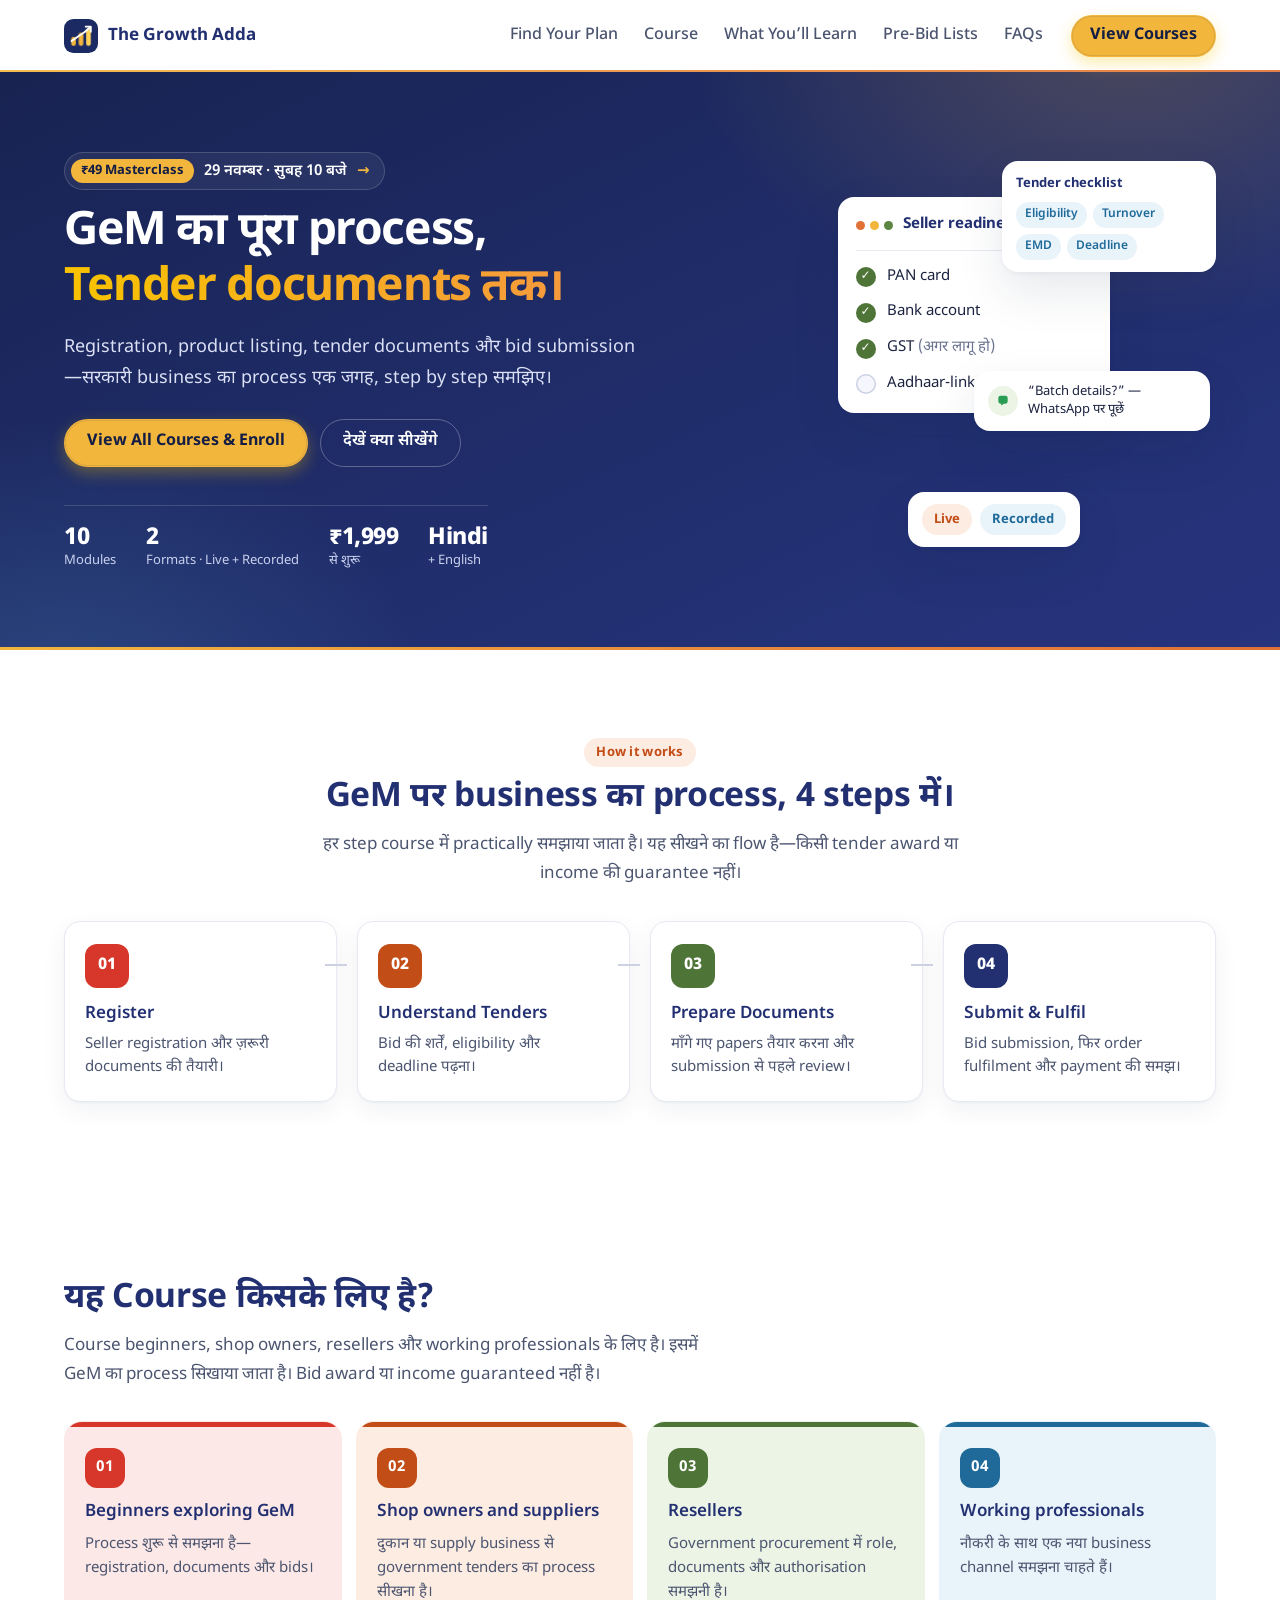
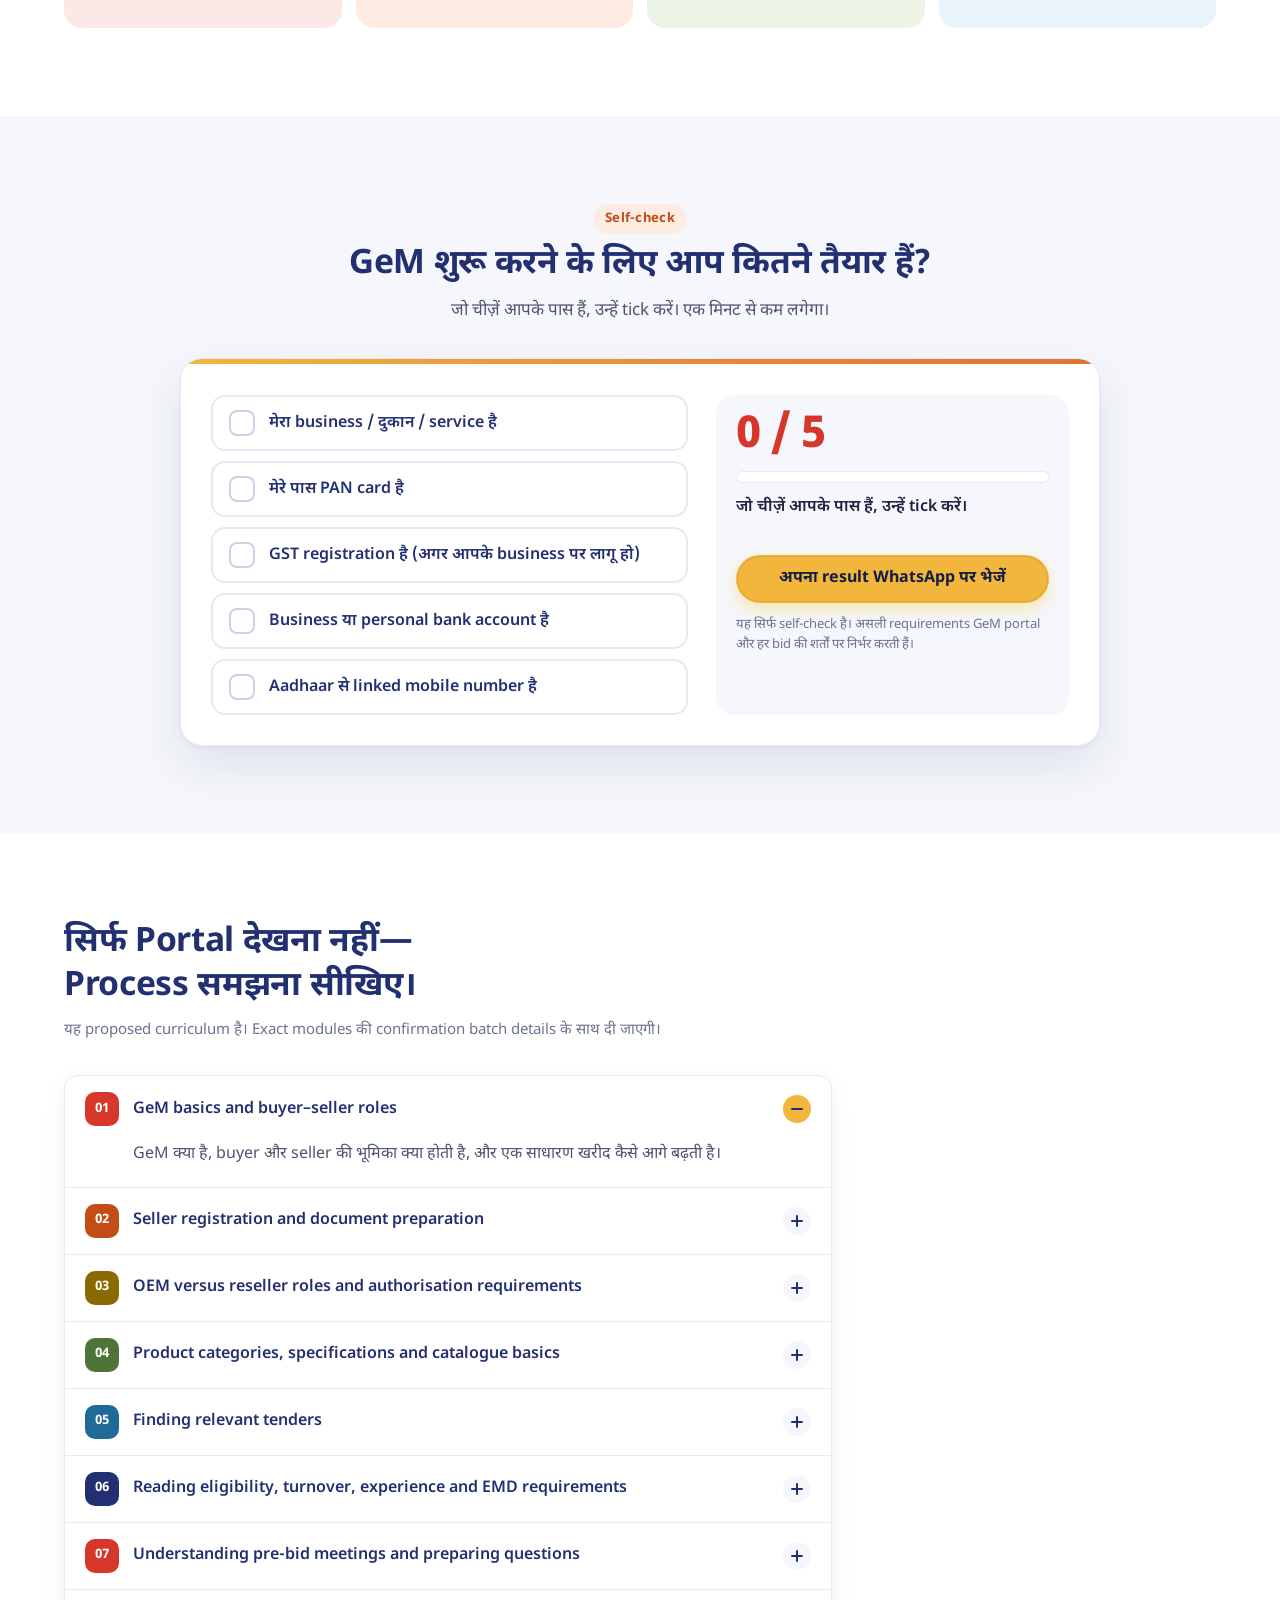
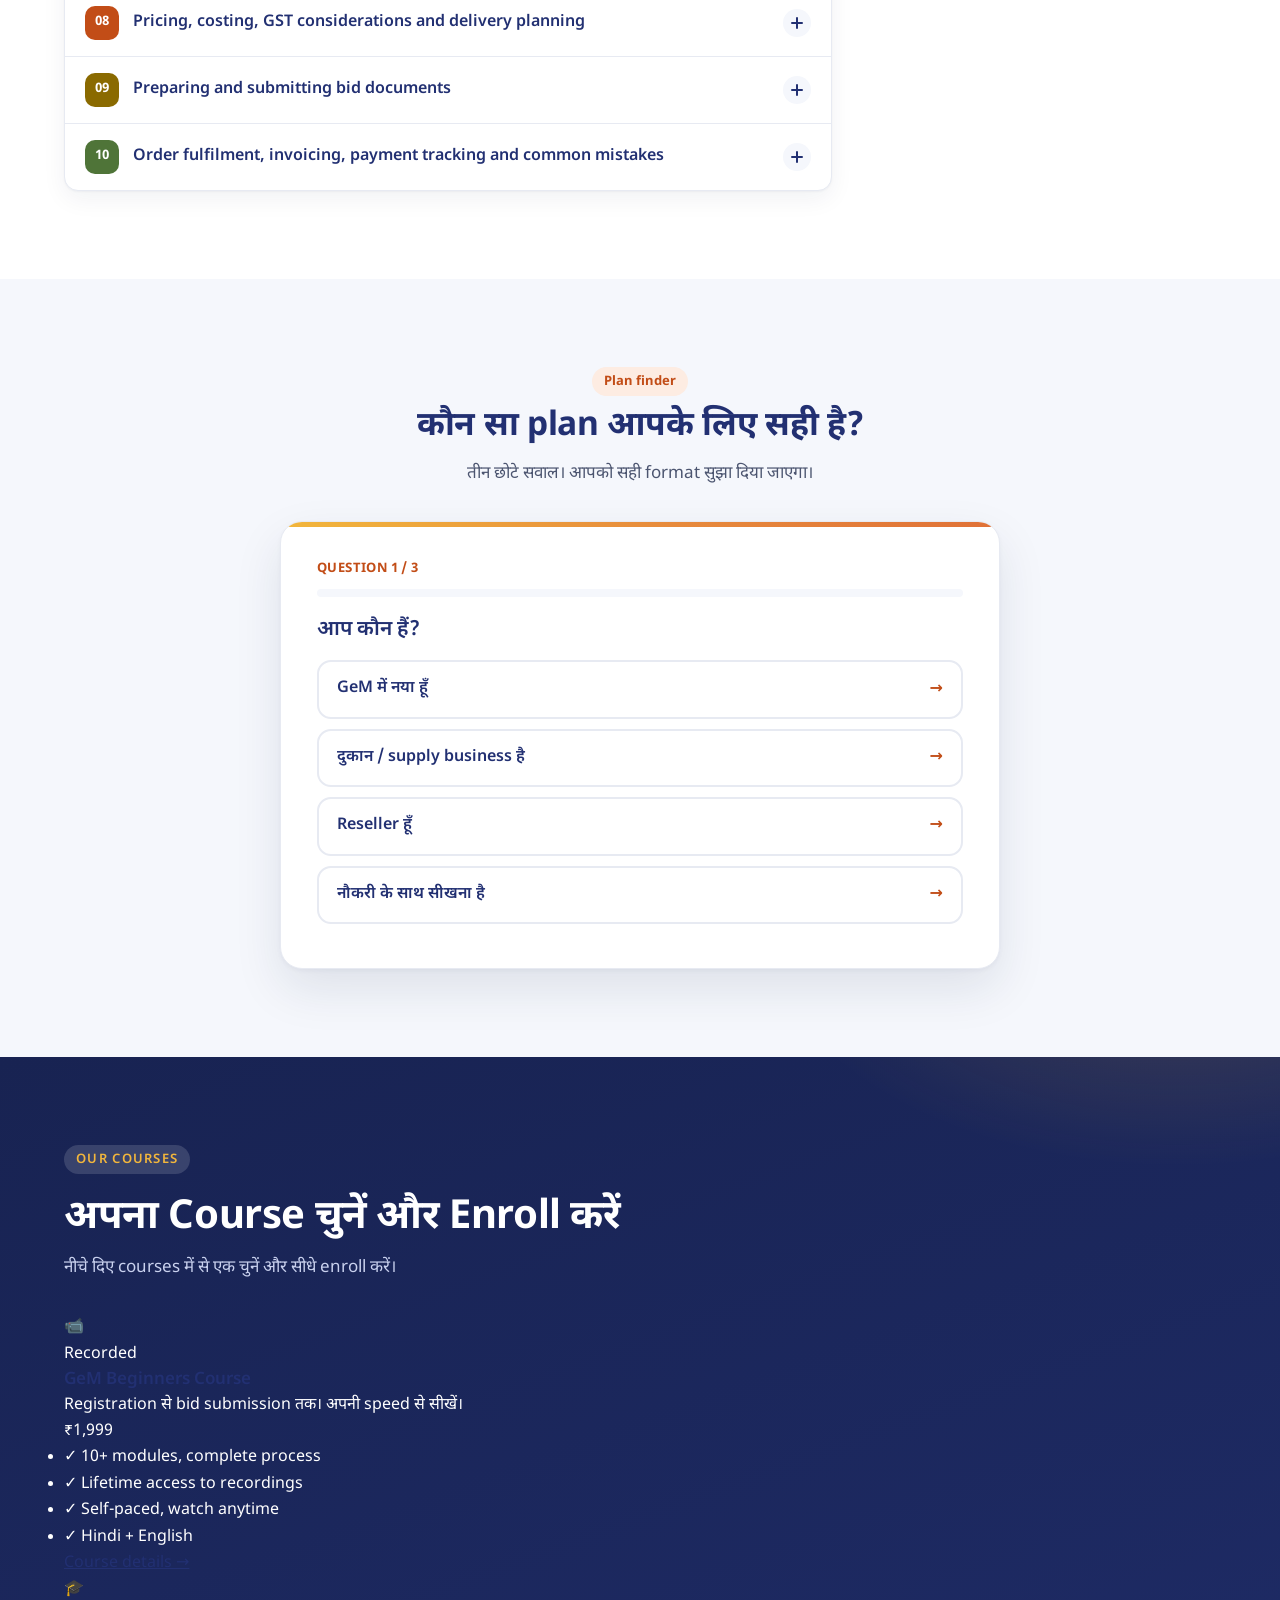
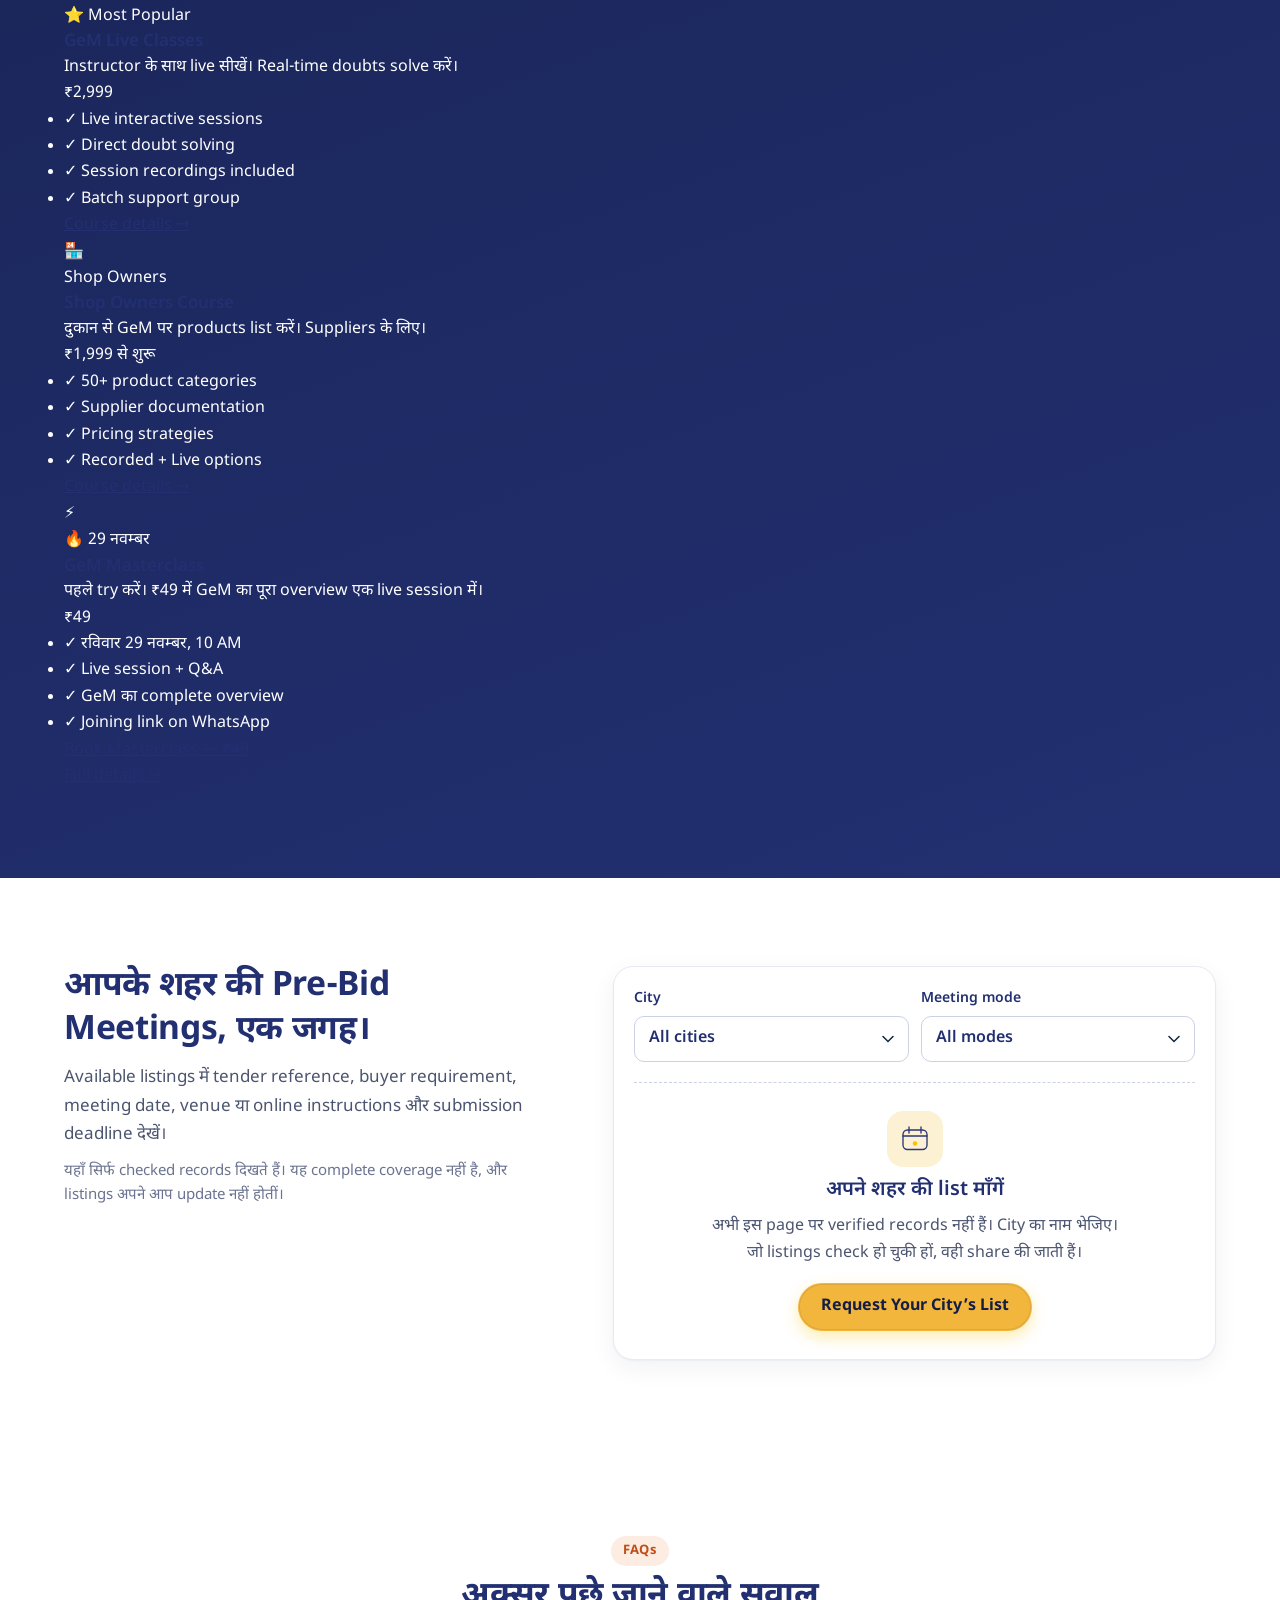
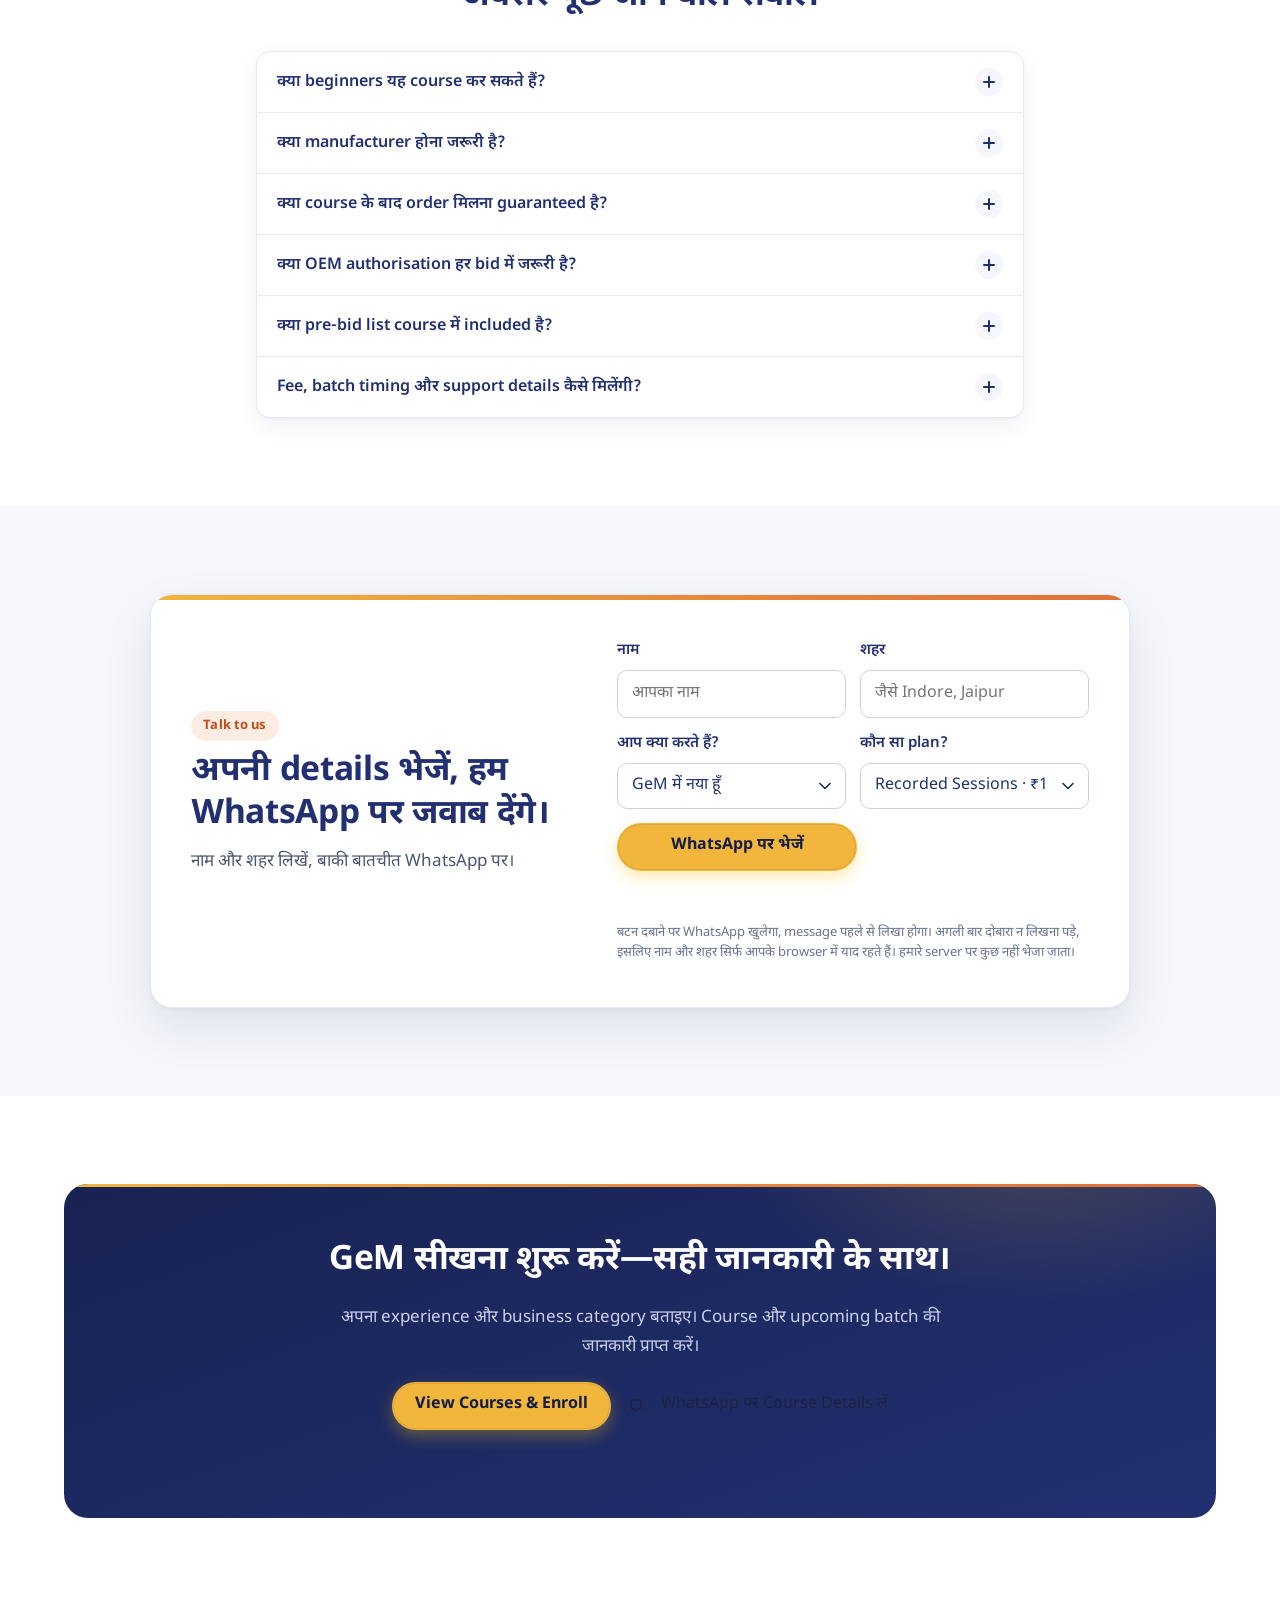
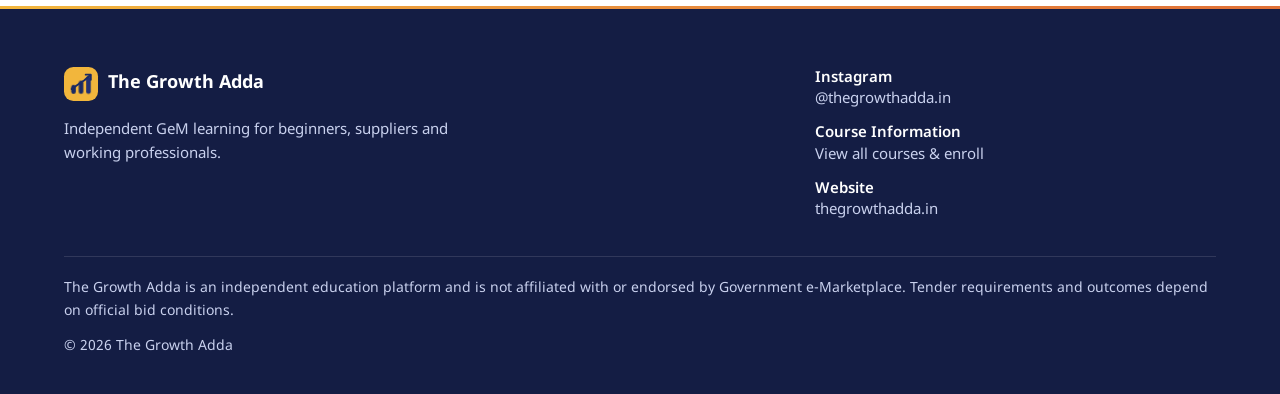
==== commit 11f03f61: "Update Live course: price ₹2,999, new Razorpay button ID pl_U3XsgZz2mwGJlJ" ====
--- a/index.html
+++ b/index.html
@@ -322,7 +322,7 @@
             </div>
             <h3 class="ccard-title">GeM Live Classes</h3>
             <p class="ccard-desc">Instructor के साथ live सीखें। Real-time doubts solve करें।</p>
-            <div class="ccard-price">₹3,999</div>
+            <div class="ccard-price">₹2,999</div>
             <ul class="ccard-features">
               <li>✓ Live interactive sessions</li>
               <li>✓ Direct doubt solving</li>
@@ -331,7 +331,7 @@
             </ul>
             <div class="ccard-action">
               <form>
-                <script src="https://checkout.razorpay.com/v1/payment-button.js" data-payment_button_id="pl_U2mcnLJXkNbIbY" async></script>
+                <script src="https://checkout.razorpay.com/v1/payment-button.js" data-payment_button_id="pl_U3XsgZz2mwGJlJ" async></script>
               </form>
             </div>
             <a href="live-lp.html" class="ccard-link">Course details →</a>
